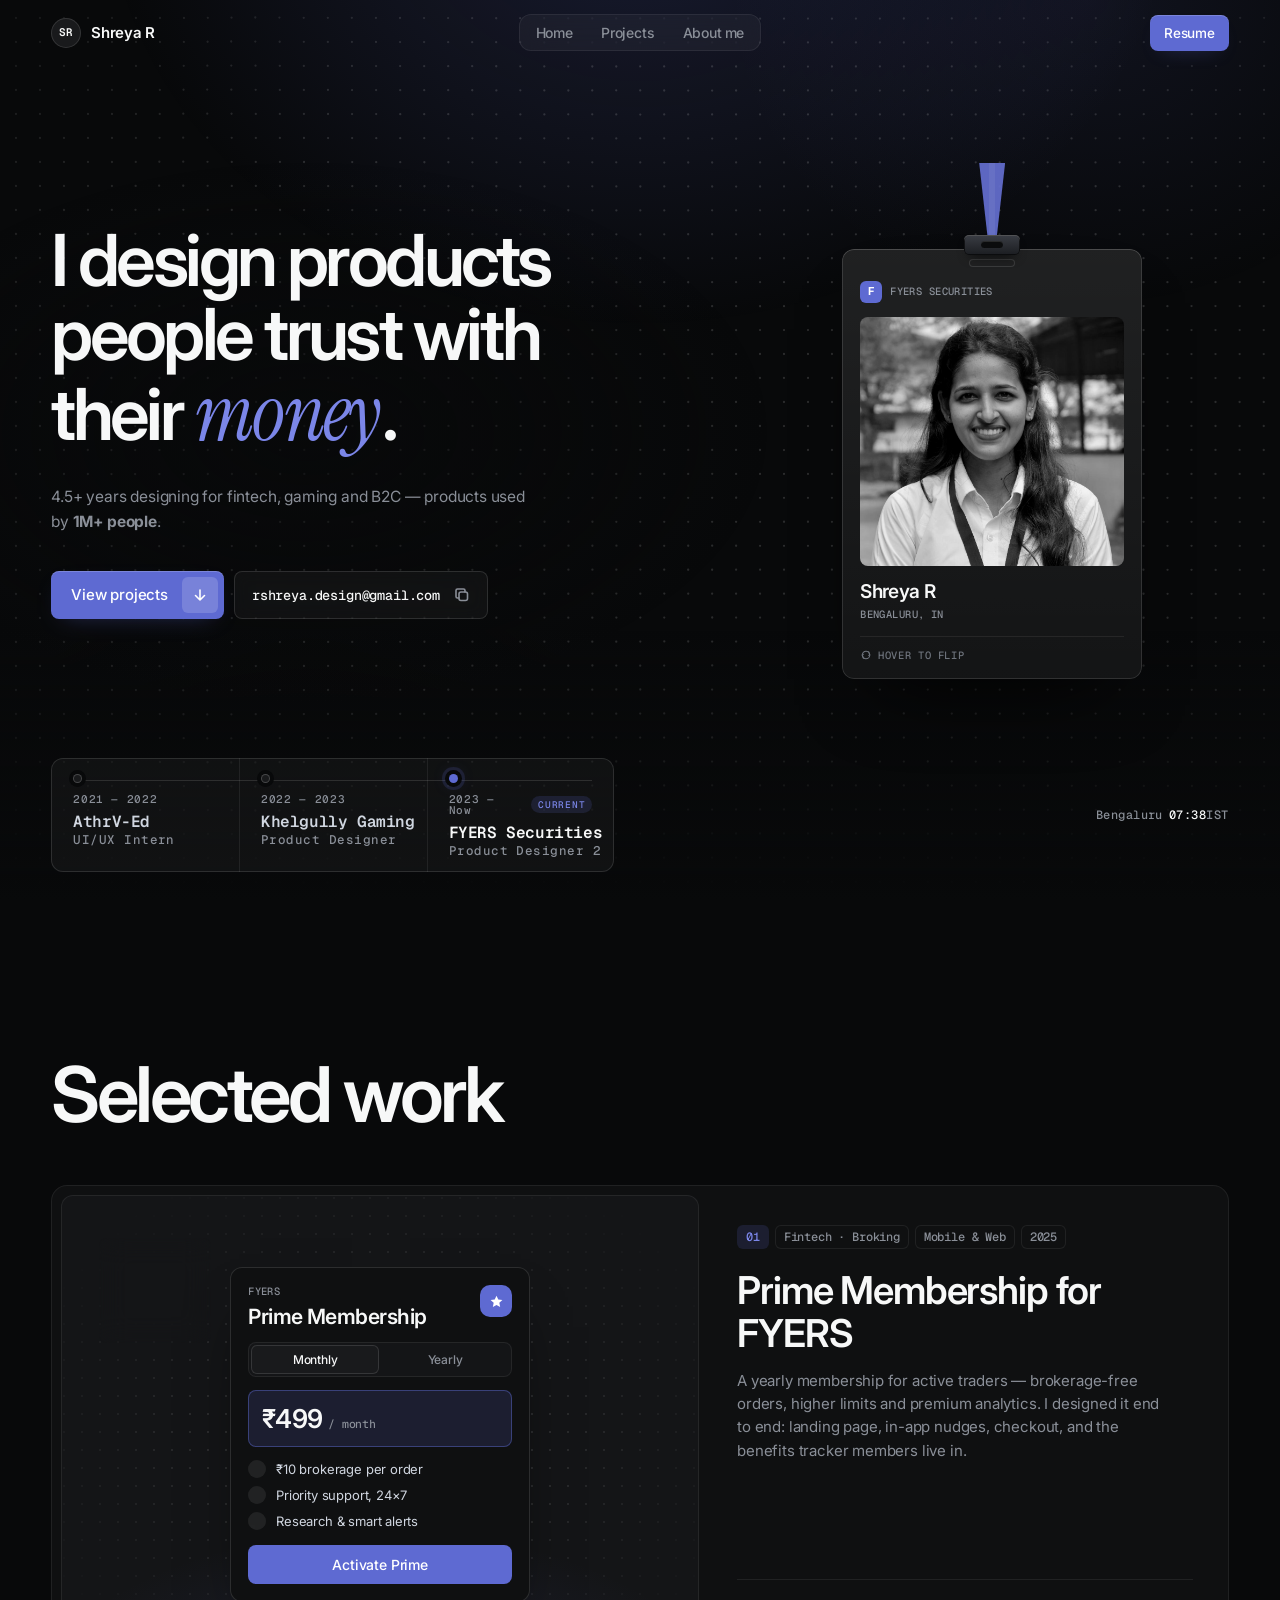
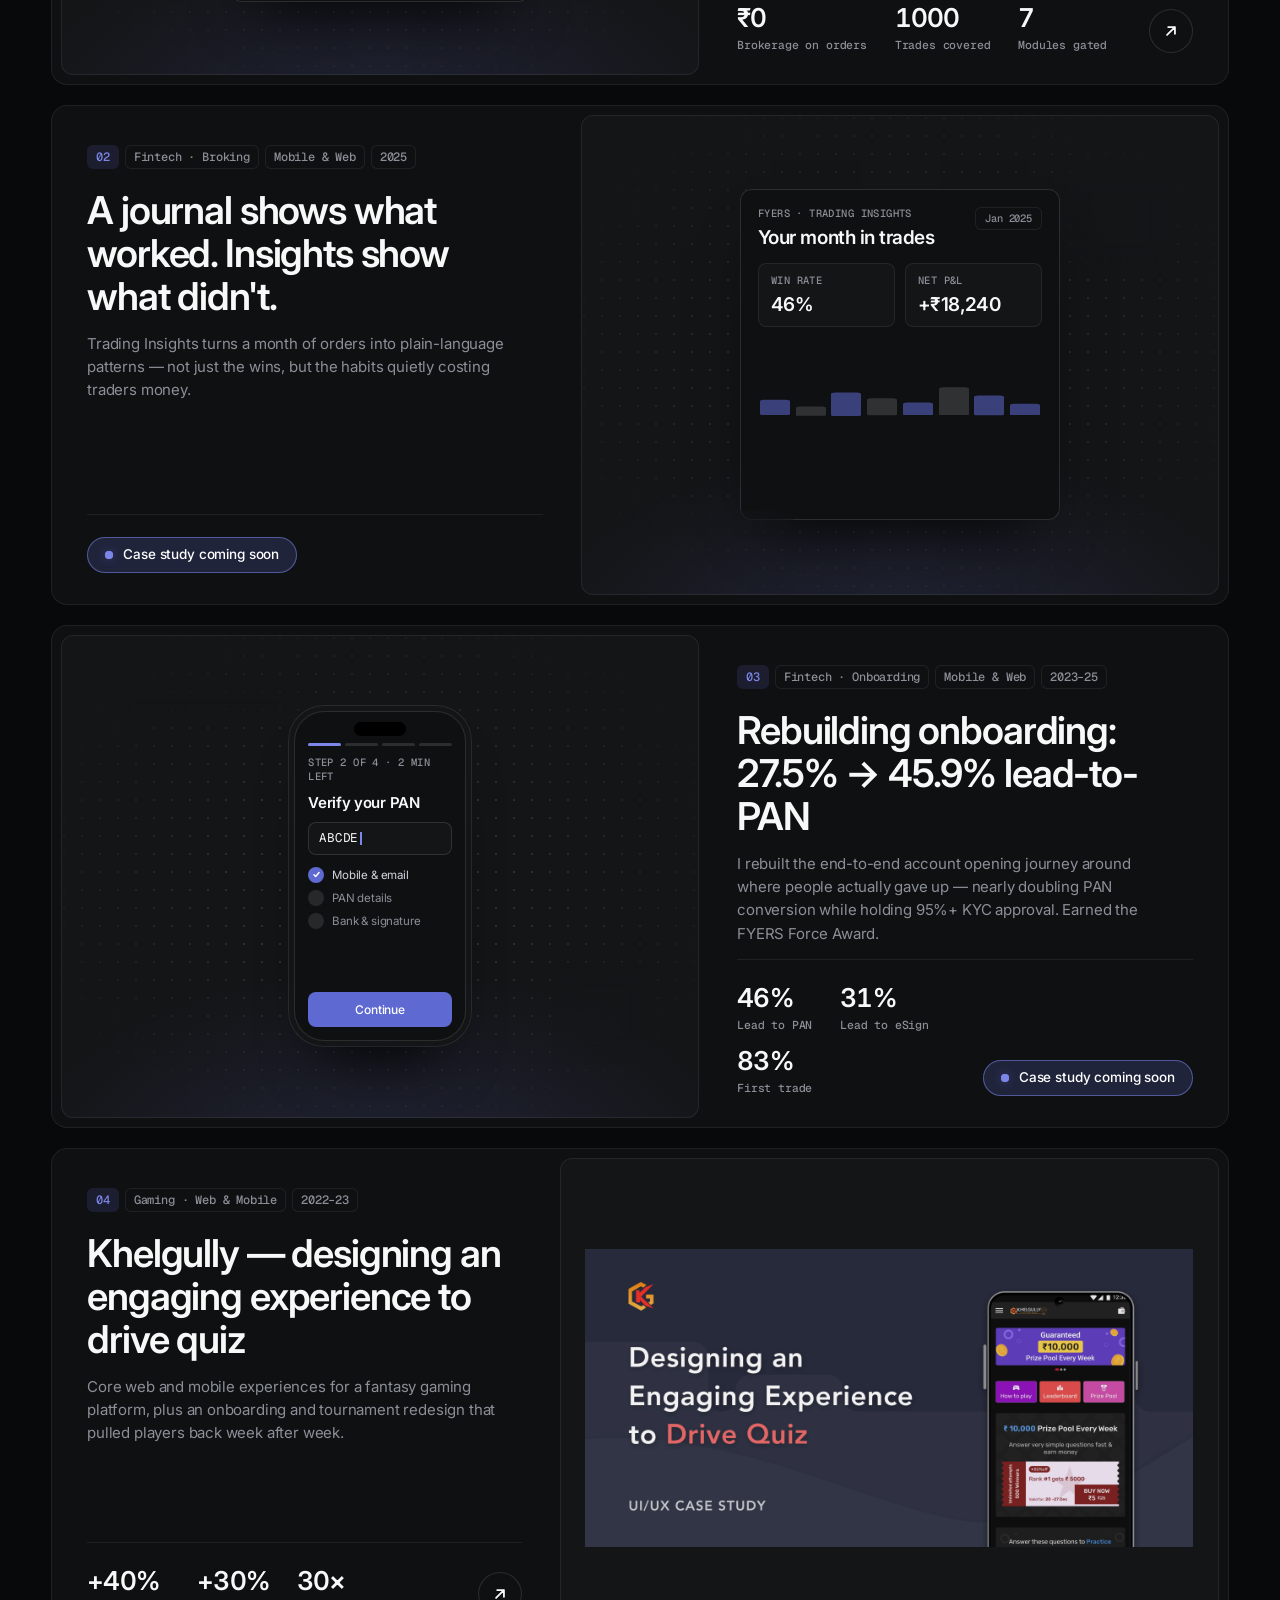
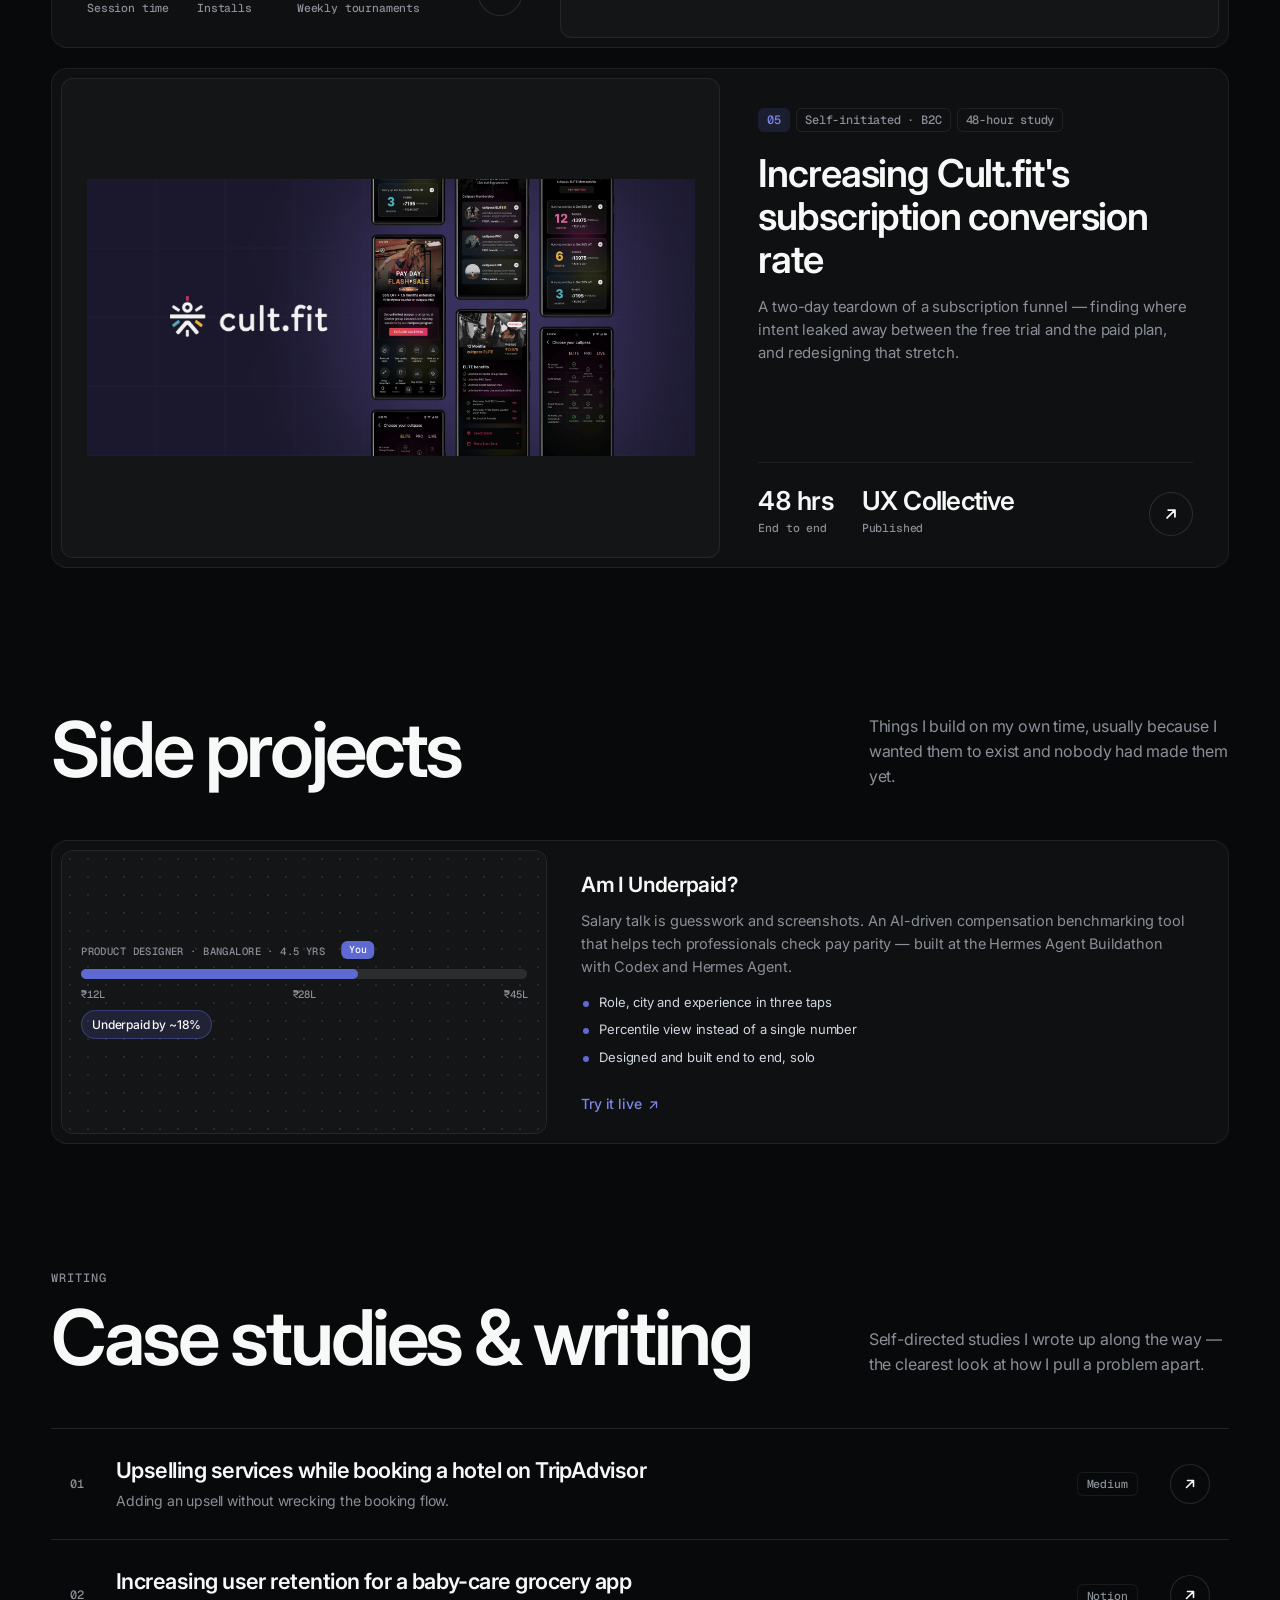
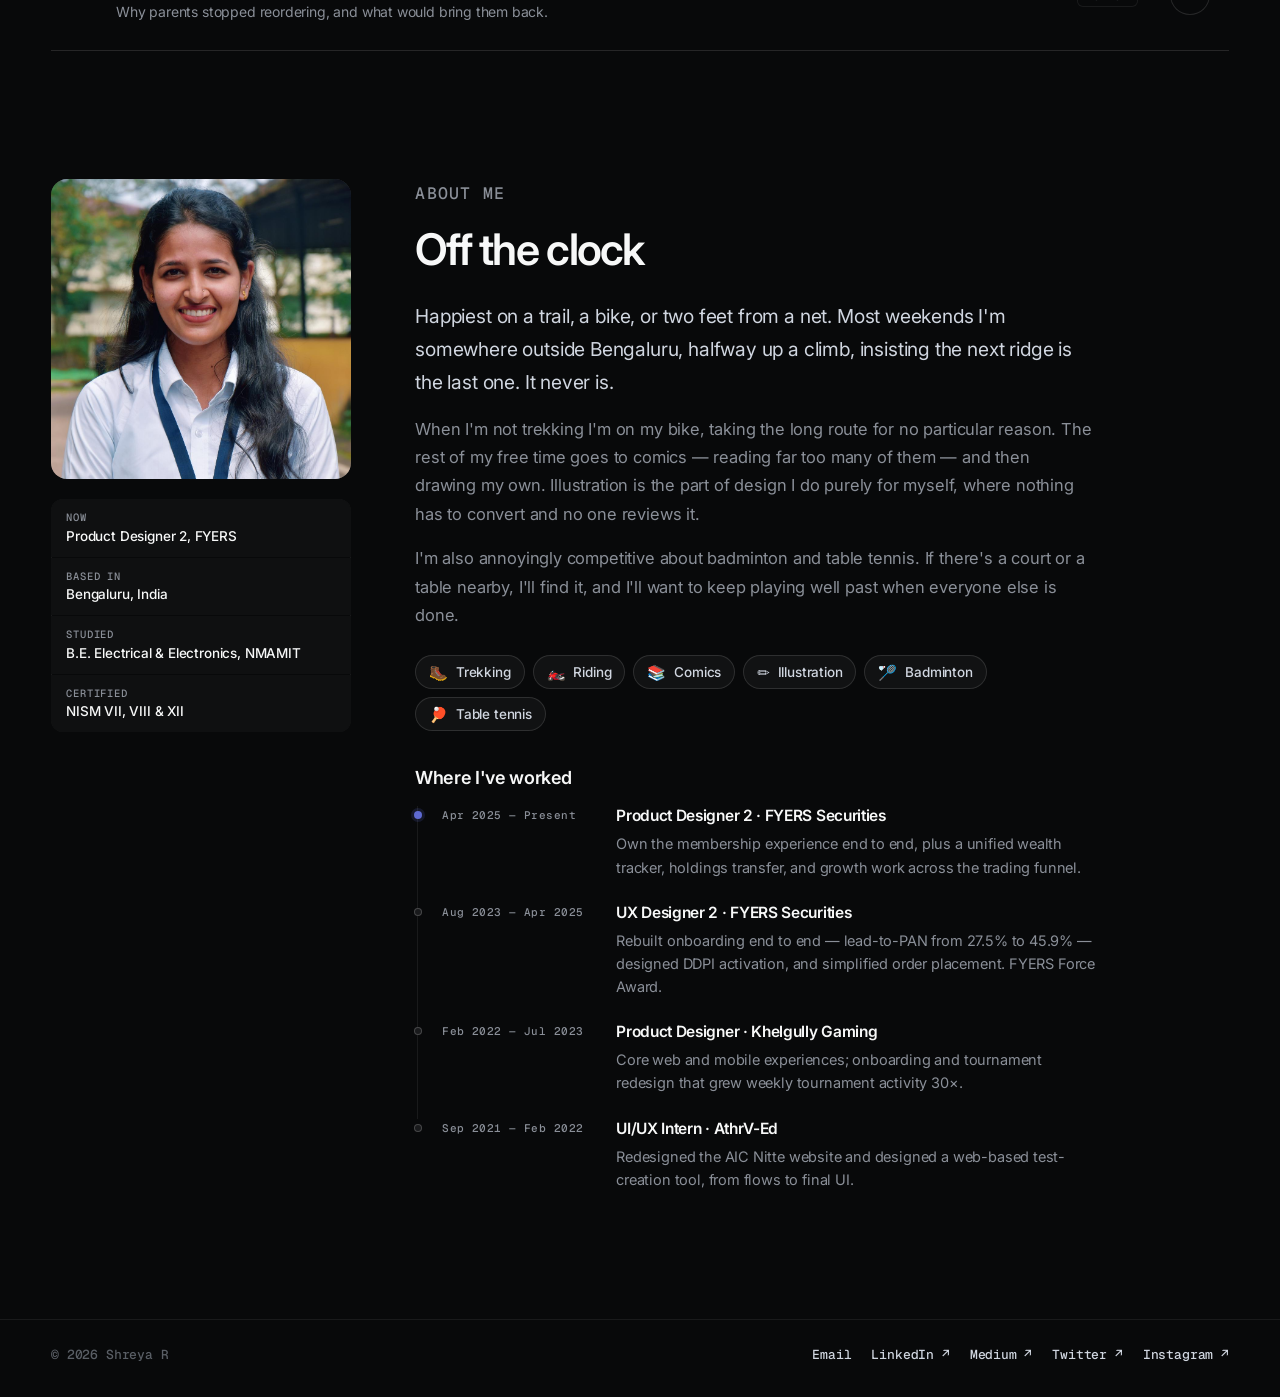
==== index.html @ da489a70 "Add portfolio site: dark Linear-style design Hero with interactive dot grid and flip-to-reveal ID ba" ====
<!DOCTYPE html>
<html lang="en">
<head>
  <meta charset="UTF-8" />
  <meta name="viewport" content="width=device-width, initial-scale=1.0" />
  <title>Shreya R — Product Designer</title>
  <meta name="description" content="Shreya R — product designer with 4.5+ years across fintech, gaming and B2C. Memberships, onboarding and trading insights at FYERS." />
  <meta name="theme-color" content="#f7f7f5" />
  <script>document.documentElement.classList.add('js')</script>
  <link rel="preconnect" href="https://fonts.googleapis.com" />
  <link rel="preconnect" href="https://fonts.gstatic.com" crossorigin />
  <link href="https://fonts.googleapis.com/css2?family=Inter:wght@400;500;600;700&family=Geist+Mono:wght@400;500&family=Instrument+Serif:ital@0;1&family=Caveat:wght@500;600&display=swap" rel="stylesheet" />
  <link rel="stylesheet" href="styles.css" />
</head>
<body>

  <a class="skip" href="#work">Skip to projects</a>

  <!-- NAV -->
  <header class="nav" id="nav">
    <a href="#home" class="nav__logo" aria-label="Shreya R — home">
      <span class="nav__avatar" aria-hidden="true">SR</span>
      <span class="nav__name">Shreya R</span>
    </a>
    <nav class="nav__tabs" aria-label="Primary">
      <span class="nav__pill" aria-hidden="true"></span>
      <a href="#home" class="is-active" aria-current="true">Home</a>
      <a href="#work">Projects</a>
      <a href="#about">About<span class="nav__long"> me</span></a>
    </nav>
    <a class="nav__resume" href="https://drive.google.com/file/d/1bgh8Nef4t42Xf_6Ved0tOeXRxqjm5tXZ/view?usp=sharing" target="_blank" rel="noopener">
      Resume
    </a>
  </header>

  <!-- ═══════════════════════════════ HERO ═══════════════════════════════ -->
  <section class="hero" id="home">
    <canvas class="hero__dots" id="dots" aria-hidden="true"></canvas>
    <div class="hero__shade" aria-hidden="true"></div>

    <div class="hero__inner">
      <div class="hero__left">
        <h1 class="hero__title">
          <span class="line"><span style="--d:.1s">I design products</span></span>
          <span class="line"><span style="--d:.2s">people trust with</span></span>
          <span class="line"><span style="--d:.3s">their <em>money</em>.</span></span>
        </h1>

        <p class="hero__sub fade" style="--d:.45s">
          4.5+ years designing for fintech, gaming and B2C — products used by <b>1M+ people</b>.
        </p>

        <div class="hero__actions fade" style="--d:.55s">
          <a href="#work" class="btn btn--primary" data-magnetic>
            View projects
            <span class="btn__arrow" aria-hidden="true">
              <svg viewBox="0 0 16 16"><path d="M8 3v10M3.5 8.5 8 13l4.5-4.5"/></svg>
              <svg viewBox="0 0 16 16"><path d="M8 3v10M3.5 8.5 8 13l4.5-4.5"/></svg>
            </span>
          </a>
          <button type="button" class="btn btn--ghost copy" data-copy="rshreya.design@gmail.com" aria-label="Copy email address">
            <span class="copy__swap">
              <span class="copy__label">rshreya.design@gmail.com</span>
              <span class="copy__done">Copied</span>
            </span>
            <svg class="copy__icon" viewBox="0 0 16 16" aria-hidden="true"><rect x="5" y="5" width="8.5" height="8.5" rx="2"/><path d="M11 5V3.5A1.5 1.5 0 0 0 9.5 2h-6A1.5 1.5 0 0 0 2 3.5v6A1.5 1.5 0 0 0 3.5 11H5"/></svg>
          </button>
        </div>

      </div>

      <div class="hero__right fade" style="--d:.35s">
        <div class="badge" id="badge" tabindex="0" role="img" aria-label="ID card — Shreya R, Product Designer 2 at FYERS Securities">
          <span class="badge__strap" aria-hidden="true"></span>
          <span class="badge__clip" aria-hidden="true"></span>

          <div class="badge__card">
            <!-- Front -->
            <div class="badge__face badge__face--front">
              <div class="badge__brand">
                <span class="badge__logo" aria-hidden="true">F</span>
                <span class="mock-label">FYERS Securities</span>
              </div>
              <div class="badge__photo">
                <img src="img/avatar.png" alt="" loading="lazy" />
              </div>
              <div class="badge__id">
                <strong>Shreya R</strong>
                <span class="mock-label">Bengaluru, IN</span>
              </div>
              <span class="badge__hint">
                <svg viewBox="0 0 16 16" aria-hidden="true"><path d="M3 8a5 5 0 0 1 10 0M13 8a5 5 0 0 1-10 0"/><path d="M11.5 3.5 13 8l-1.5.5M4.5 12.5 3 8l1.5-.5"/></svg>
                Hover to flip
              </span>
            </div>

            <!-- Back -->
            <div class="badge__face badge__face--back">
              <div class="badge__brand">
                <span class="mock-label">Designation</span>
              </div>
              <strong class="badge__role">Product Designer 2</strong>
              <ul class="badge__meta">
                <li><span>Company</span><b>FYERS Securities</b></li>
              </ul>
              <span class="badge__barcode" aria-hidden="true"></span>
              <span class="badge__sign">Shreya R</span>
            </div>
          </div>
        </div>
      </div>
    </div>

    <div class="hero__bottom fade" style="--d:.8s">
      <ol class="rail" aria-label="Work history">
        <li>
          <span class="rail__dot" aria-hidden="true"></span>
          <span class="rail__year">2021 — 2022</span>
          <span class="rail__co">AthrV-Ed</span>
          <span class="rail__role">UI/UX Intern</span>
        </li>
        <li>
          <span class="rail__dot" aria-hidden="true"></span>
          <span class="rail__year">2022 — 2023</span>
          <span class="rail__co">Khelgully Gaming</span>
          <span class="rail__role">Product Designer</span>
        </li>
        <li class="is-now">
          <span class="rail__dot" aria-hidden="true"></span>
          <span class="rail__year">2023 — Now<i class="rail__badge">Current</i></span>
          <span class="rail__co">FYERS Securities</span>
          <span class="rail__role">Product Designer 2</span>
        </li>
      </ol>
      <span class="hero__clock">Bengaluru <time id="clock">--:--</time> IST</span>
    </div>
  </section>

  <!-- ═══════════════════════════ SELECTED WORK ══════════════════════════ -->
  <section class="work" id="work">
    <div class="container">

      <div class="work__head reveal-up">
        <div>
          <h2 class="work__title">Selected work</h2>
        </div>
      </div>

      <div class="cards">

        <!-- CARD 1 — FEATURED -->
        <a href="case-fyers-prime.html" class="card card--feature reveal-up" style="--accent:#dcf53d; --ink:#4a5a00" data-cursor="Read case study">
          <div class="card__visual">
            <div class="layer layer--main" style="--depth:14">
              <div class="mock prime">
                <div class="prime__head">
                  <div>
                    <span class="mock-label">FYERS</span>
                    <strong>Prime Membership</strong>
                  </div>
                  <span class="prime__badge" aria-hidden="true">
                    <svg viewBox="0 0 16 16"><path d="M8 1.8 9.9 5.9l4.4.5-3.3 3 .9 4.4L8 11.6l-3.9 2.2.9-4.4-3.3-3 4.4-.5z"/></svg>
                  </span>
                </div>

                <div class="prime__toggle" aria-hidden="true">
                  <span class="prime__knob"></span>
                  <span>Monthly</span><span>Yearly</span>
                </div>

                <div class="prime__plan">
                  <div class="prime__price"><b>₹499</b><span>/ month</span></div>
                  <span class="prime__save">Save 20%</span>
                </div>

                <ul class="prime__benefits">
                  <li><i aria-hidden="true"><svg viewBox="0 0 16 16"><path d="m3.5 8.5 3 3 6-7"/></svg></i>₹10 brokerage per order</li>
                  <li><i aria-hidden="true"><svg viewBox="0 0 16 16"><path d="m3.5 8.5 3 3 6-7"/></svg></i>Priority support, 24×7</li>
                  <li><i aria-hidden="true"><svg viewBox="0 0 16 16"><path d="m3.5 8.5 3 3 6-7"/></svg></i>Research &amp; smart alerts</li>
                </ul>

                <div class="prime__cta">Activate Prime</div>
              </div>
            </div>

            <div class="layer" style="--depth:32; top:9%; left:6%">
              <div class="mock float float--stat">
                <span class="mock-label">Brokerage</span>
                <strong>₹0</strong>
                <svg class="spark" viewBox="0 0 84 26" aria-hidden="true"><path pathLength="1" d="M2 22 L16 18 L28 19 L42 12 L56 11 L70 7 L82 3"/></svg>
              </div>
            </div>

            <div class="layer" style="--depth:44; bottom:9%; right:6%">
              <div class="mock float float--toast">
                <span class="toast__check"><svg viewBox="0 0 16 16" aria-hidden="true"><path d="m3.5 8.5 3 3 6-7"/></svg></span>
                <div>
                  <strong>Prime activated</strong>
                  <span class="mock-label">Benefits live instantly</span>
                </div>
              </div>
            </div>
          </div>

          <div class="card__body">
            <div class="card__meta">
              <span class="card__index">01</span>
              <span>Fintech · Broking</span>
              <span>Mobile &amp; Web</span>
              <span>2025</span>
            </div>
            <h3 class="card__title">Prime Membership for FYERS</h3>
            <p class="card__desc">A yearly membership for active traders — brokerage-free orders, higher limits and premium analytics. I designed it end to end: landing page, in-app nudges, checkout, and the benefits tracker members live in.</p>
            <div class="card__foot">
              <ul class="metrics">
                <li><strong>₹0</strong><span>Brokerage on orders</span></li>
                <li><strong data-count="1000">1,000</strong><span>Trades covered</span></li>
                <li><strong data-count="7">7</strong><span>Modules gated</span></li>
              </ul>
              <span class="card__arrow" aria-hidden="true">
                <svg viewBox="0 0 16 16"><path d="M4.5 11.5l7-7M5.5 4.5h6v6"/></svg>
                <svg viewBox="0 0 16 16"><path d="M4.5 11.5l7-7M5.5 4.5h6v6"/></svg>
              </span>
            </div>
          </div>
        </a>

        <!-- CARD 2 — TRADING INSIGHTS -->
        <article class="card card--feature card--soon reveal-up" style="--d:.08s">
          <div class="card__visual">
            <div class="layer layer--main" style="--depth:12">
              <div class="mock insights">
                <div class="insights__head">
                  <div>
                    <span class="mock-label">FYERS · Trading Insights</span>
                    <strong>Your month in trades</strong>
                  </div>
                  <span class="insights__chip">Jan 2025</span>
                </div>

                <div class="insights__stats">
                  <div><span class="mock-label">Win rate</span><b>46%</b></div>
                  <div><span class="mock-label">Net P&amp;L</span><b>+₹18,240</b></div>
                </div>

                <div class="insights__chart" aria-hidden="true">
                  <i style="--h:46%"></i>
                  <i class="is-loss" style="--h:28%"></i>
                  <i style="--h:70%"></i>
                  <i class="is-loss" style="--h:52%"></i>
                  <i style="--h:38%"></i>
                  <i class="is-loss" style="--h:84%"></i>
                  <i style="--h:60%"></i>
                  <i style="--h:34%"></i>
                </div>

                <div class="insights__tip">
                  <span class="insights__bulb" aria-hidden="true">
                    <svg viewBox="0 0 16 16"><path d="M8 2a4 4 0 0 0-2.4 7.2c.4.3.6.8.6 1.3V11h3.6v-.5c0-.5.2-1 .6-1.3A4 4 0 0 0 8 2ZM6.4 13.5h3.2"/></svg>
                  </span>
                  <div>
                    <strong>You lose most when you average down</strong>
                    <span class="mock-label">12 of 18 losing trades</span>
                  </div>
                </div>
              </div>
            </div>

            <div class="layer" style="--depth:34; top:11%; right:7%">
              <div class="mock float float--stat">
                <span class="mock-label">Monthly recap</span>
                <strong>Jan</strong>
                <span class="bars" aria-hidden="true"><i></i><i></i><i></i><i></i><i></i></span>
              </div>
            </div>
            <div class="layer" style="--depth:24; bottom:12%; left:7%">
              <div class="mock float float--pill"><span class="dot"></span>Reviewed 214 trades</div>
            </div>
          </div>

          <div class="card__body">
            <div class="card__meta">
              <span class="card__index">02</span>
              <span>Fintech · Broking</span>
              <span>Mobile &amp; Web</span>
              <span>2025</span>
            </div>
            <h3 class="card__title">A journal shows what worked. Insights show what didn't.</h3>
            <p class="card__desc">Trading Insights turns a month of orders into plain-language patterns — not just the wins, but the habits quietly costing traders money.</p>
            <div class="card__foot">
              <span class="soon">
                <span class="soon__dot" aria-hidden="true"></span>
                Case study coming soon
              </span>
            </div>
          </div>
        </article>

        <!-- CARD 3 — ONBOARDING CONVERSION -->
        <article class="card card--feature card--soon reveal-up" style="--d:.16s">
          <div class="card__visual">
            <div class="layer layer--main" style="--depth:12">
              <div class="mock phone">
                <span class="phone__notch"></span>
                <div class="phone__progress"><i></i><i></i><i></i><i></i></div>
                <span class="mock-label">Step 2 of 4 · 2 min left</span>
                <p class="phone__q">Verify your PAN</p>
                <div class="phone__field">ABCDE<b class="caret"></b></div>
                <ul class="phone__steps">
                  <li class="is-done"><i aria-hidden="true"><svg viewBox="0 0 16 16"><path d="m3.5 8.5 3 3 6-7"/></svg></i>Mobile &amp; email</li>
                  <li class="is-doing"><i aria-hidden="true"><svg viewBox="0 0 16 16"><path d="m3.5 8.5 3 3 6-7"/></svg></i>PAN details</li>
                  <li><i aria-hidden="true"><svg viewBox="0 0 16 16"><path d="m3.5 8.5 3 3 6-7"/></svg></i>Bank &amp; signature</li>
                </ul>
                <div class="phone__cta">Continue</div>
              </div>
            </div>

            <div class="layer" style="--depth:30; top:11%; left:7%">
              <div class="mock float float--pill"><span class="dot"></span>Drop-off fixed at step 2</div>
            </div>
            <div class="layer" style="--depth:38; bottom:11%; right:7%">
              <div class="mock float float--stat">
                <span class="mock-label">Lead to PAN</span>
                <strong>45.9%</strong>
                <span class="bars" aria-hidden="true"><i></i><i></i><i></i><i></i><i></i></span>
              </div>
            </div>
          </div>

          <div class="card__body">
            <div class="card__meta">
              <span class="card__index">03</span>
              <span>Fintech · Onboarding</span>
              <span>Mobile &amp; Web</span>
              <span>2023–25</span>
            </div>
            <h3 class="card__title">Rebuilding onboarding: 27.5% → 45.9% lead-to-PAN</h3>
            <p class="card__desc">I rebuilt the end-to-end account opening journey around where people actually gave up — nearly doubling PAN conversion while holding 95%+ KYC approval. Earned the FYERS Force Award.</p>
            <div class="card__foot">
              <ul class="metrics">
                <li><strong data-count="46" data-suffix="%">45.9%</strong><span>Lead to PAN</span></li>
                <li><strong data-count="31" data-suffix="%">31%</strong><span>Lead to eSign</span></li>
                <li><strong data-count="83" data-suffix="%">82.7%</strong><span>First trade</span></li>
              </ul>
              <span class="soon">
                <span class="soon__dot" aria-hidden="true"></span>
                Case study coming soon
              </span>
            </div>
          </div>
        </article>


        <!-- CARD 4 — KHELGULLY -->
        <a href="https://medium.com/@shreyar18/khelgully-designing-an-engaging-experience-to-drive-quiz-ui-ux-case-study-fc293f592536" target="_blank" rel="noopener" class="card card--feature card--shot reveal-up" data-cursor="Read on Medium">
          <div class="card__visual card__visual--shot">
            <img src="img/khelgully.png" alt="Khelgully quiz experience" loading="lazy" />
          </div>
          <div class="card__body">
            <div class="card__meta">
              <span class="card__index">04</span>
              <span>Gaming · Web &amp; Mobile</span>
              <span>2022–23</span>
            </div>
            <h3 class="card__title">Khelgully — designing an engaging experience to drive quiz</h3>
            <p class="card__desc">Core web and mobile experiences for a fantasy gaming platform, plus an onboarding and tournament redesign that pulled players back week after week.</p>
            <div class="card__foot">
              <ul class="metrics">
                <li><strong data-count="40" data-prefix="+" data-suffix="%">+40%</strong><span>Session time</span></li>
                <li><strong data-count="30" data-prefix="+" data-suffix="%">+30%</strong><span>Installs</span></li>
                <li><strong data-count="30" data-suffix="×">30×</strong><span>Weekly tournaments</span></li>
              </ul>
              <span class="card__arrow" aria-hidden="true">
                <svg viewBox="0 0 16 16"><path d="M4.5 11.5l7-7M5.5 4.5h6v6"/></svg>
                <svg viewBox="0 0 16 16"><path d="M4.5 11.5l7-7M5.5 4.5h6v6"/></svg>
              </span>
            </div>
          </div>
        </a>

        <!-- CARD 5 — CULT.FIT -->
        <a href="https://bootcamp.uxdesign.cc/case-study-increasing-cult-fits-subscription-conversion-rate-in-48-hours-eb1a8e8a8b81" target="_blank" rel="noopener" class="card card--feature card--shot reveal-up" data-cursor="Read on UX Collective">
          <div class="card__visual card__visual--shot">
            <img src="img/cultfit.png" alt="Cult.fit subscription conversion case study" loading="lazy" />
          </div>
          <div class="card__body">
            <div class="card__meta">
              <span class="card__index">05</span>
              <span>Self-initiated · B2C</span>
              <span>48-hour study</span>
            </div>
            <h3 class="card__title">Increasing Cult.fit's subscription conversion rate</h3>
            <p class="card__desc">A two-day teardown of a subscription funnel — finding where intent leaked away between the free trial and the paid plan, and redesigning that stretch.</p>
            <div class="card__foot">
              <ul class="metrics">
                <li><strong>48 hrs</strong><span>End to end</span></li>
                <li><strong>UX Collective</strong><span>Published</span></li>
              </ul>
              <span class="card__arrow" aria-hidden="true">
                <svg viewBox="0 0 16 16"><path d="M4.5 11.5l7-7M5.5 4.5h6v6"/></svg>
                <svg viewBox="0 0 16 16"><path d="M4.5 11.5l7-7M5.5 4.5h6v6"/></svg>
              </span>
            </div>
          </div>
        </a>

      </div>
    </div>
  </section>

  <!-- ═══════════════════════════ SIDE PROJECTS ══════════════════════════ -->
  <section class="side" id="side">
    <div class="container">

      <div class="work__head reveal-up">
        <div>
          <h2 class="work__title">Side projects</h2>
        </div>
        <p class="work__intro">Things I build on my own time, usually because I wanted them to exist and nobody had made them yet.</p>
      </div>

      <div class="side__grid side__grid--one">

        <a class="sp sp--wide reveal-up" href="https://am-i-underpaid.shreyar490.workers.dev/" target="_blank" rel="noopener" data-cursor="Try it">
          <div class="sp__visual">
            <span class="mock-label">Product Designer · Bangalore · 4.5 yrs</span>
            <div class="sp__range" aria-hidden="true">
              <span class="sp__fill"></span>
              <span class="sp__marker"><b>You</b></span>
            </div>
            <div class="sp__scale" aria-hidden="true"><span>₹12L</span><span>₹28L</span><span>₹45L</span></div>
            <div class="sp__verdict">Underpaid by ~18%</div>
          </div>
          <div class="sp__body">
            <h3 class="sp__title">Am I Underpaid?</h3>
            <p class="sp__desc">Salary talk is guesswork and screenshots. An AI-driven compensation benchmarking tool that helps tech professionals check pay parity — built at the Hermes Agent Buildathon with Codex and Hermes Agent.</p>
            <ul class="sp__facts">
              <li>Role, city and experience in three taps</li>
              <li>Percentile view instead of a single number</li>
              <li>Designed and built end to end, solo</li>
            </ul>
            <span class="sp__link">Try it live<span aria-hidden="true">↗</span></span>
          </div>
        </a>

      </div>
    </div>
  </section>

  <!-- ═══════════════════════════ EARLIER WORK ══════════════════════════ -->
  <section class="earlier" id="writing">
    <div class="container">

      <div class="work__head reveal-up">
        <div>
          <p class="label">Writing</p>
          <h2 class="work__title">Case studies &amp; writing</h2>
        </div>
        <p class="work__intro">Self-directed studies I wrote up along the way — the clearest look at how I pull a problem apart.</p>
      </div>

      <ul class="elist">
        <li class="reveal-up" style="--d:.12s">
          <a href="https://medium.com/@shreyar18/upselling-services-while-booking-the-hotel-in-the-tripadvisor-app-8d4d19a1f620" target="_blank" rel="noopener">
            <span class="elist__num">01</span>
            <span class="elist__main">
              <strong>Upselling services while booking a hotel on TripAdvisor</strong>
              <span class="elist__desc">Adding an upsell without wrecking the booking flow.</span>
            </span>
            <span class="elist__tag">Medium</span>
            <span class="elist__arrow" aria-hidden="true">
              <svg viewBox="0 0 16 16"><path d="M4.5 11.5l7-7M5.5 4.5h6v6"/></svg>
              <svg viewBox="0 0 16 16"><path d="M4.5 11.5l7-7M5.5 4.5h6v6"/></svg>
            </span>
          </a>
        </li>
        <li class="reveal-up" style="--d:.18s">
          <a href="https://shreyardesign.notion.site/An-attempt-to-increase-User-Retention-for-a-Grocery-App-that-offers-Baby-Care-Products-3b6c0ec020804f718cbd8c8e824566c6" target="_blank" rel="noopener">
            <span class="elist__num">02</span>
            <span class="elist__main">
              <strong>Increasing user retention for a baby-care grocery app</strong>
              <span class="elist__desc">Why parents stopped reordering, and what would bring them back.</span>
            </span>
            <span class="elist__tag">Notion</span>
            <span class="elist__arrow" aria-hidden="true">
              <svg viewBox="0 0 16 16"><path d="M4.5 11.5l7-7M5.5 4.5h6v6"/></svg>
              <svg viewBox="0 0 16 16"><path d="M4.5 11.5l7-7M5.5 4.5h6v6"/></svg>
            </span>
          </a>
        </li>
      </ul>
    </div>
  </section>

  <!-- ═══════════════════════════ ABOUT ══════════════════════════ -->
  <section class="about" id="about">
    <div class="container about__inner">

      <div class="about__side reveal-up">
        <figure class="about__photo">
          <img src="img/avatar.png" alt="Shreya R" loading="lazy" />
        </figure>
        <ul class="about__meta">
          <li><span>Now</span><b>Product Designer 2, FYERS</b></li>
          <li><span>Based in</span><b>Bengaluru, India</b></li>
          <li><span>Studied</span><b>B.E. Electrical &amp; Electronics, NMAMIT</b></li>
          <li><span>Certified</span><b>NISM VII, VIII &amp; XII</b></li>
        </ul>
      </div>

      <div class="about__body reveal-up" style="--d:.08s">
        <p class="label">About me</p>
        <h2 class="about__title">Off the clock</h2>

        <p class="about__lead">Happiest on a trail, a bike, or two feet from a net. Most weekends I'm somewhere outside Bengaluru, halfway up a climb, insisting the next ridge is the last one. It never is.</p>

        <p>When I'm not trekking I'm on my bike, taking the long route for no particular reason. The rest of my free time goes to comics — reading far too many of them — and then drawing my own. Illustration is the part of design I do purely for myself, where nothing has to convert and no one reviews it.</p>

        <p>I'm also annoyingly competitive about badminton and table tennis. If there's a court or a table nearby, I'll find it, and I'll want to keep playing well past when everyone else is done.</p>

        <ul class="hobbies">
          <li><span aria-hidden="true">🥾</span>Trekking</li>
          <li><span aria-hidden="true">🏍️</span>Riding</li>
          <li><span aria-hidden="true">📚</span>Comics</li>
          <li><span aria-hidden="true">✏️</span>Illustration</li>
          <li><span aria-hidden="true">🏸</span>Badminton</li>
          <li><span aria-hidden="true">🏓</span>Table tennis</li>
        </ul>

        <h3 class="about__sub">Where I've worked</h3>
        <ol class="xp">
          <li>
            <span class="xp__when">Apr 2025 — Present</span>
            <div class="xp__what">
              <strong>Product Designer 2 · FYERS Securities</strong>
              <p>Own the membership experience end to end, plus a unified wealth tracker, holdings transfer, and growth work across the trading funnel.</p>
            </div>
          </li>
          <li>
            <span class="xp__when">Aug 2023 — Apr 2025</span>
            <div class="xp__what">
              <strong>UX Designer 2 · FYERS Securities</strong>
              <p>Rebuilt onboarding end to end — lead-to-PAN from 27.5% to 45.9% — designed DDPI activation, and simplified order placement. FYERS Force Award.</p>
            </div>
          </li>
          <li>
            <span class="xp__when">Feb 2022 — Jul 2023</span>
            <div class="xp__what">
              <strong>Product Designer · Khelgully Gaming</strong>
              <p>Core web and mobile experiences; onboarding and tournament redesign that grew weekly tournament activity 30×.</p>
            </div>
          </li>
          <li>
            <span class="xp__when">Sep 2021 — Feb 2022</span>
            <div class="xp__what">
              <strong>UI/UX Intern · AthrV-Ed</strong>
              <p>Redesigned the AIC Nitte website and designed a web-based test-creation tool, from flows to final UI.</p>
            </div>
          </li>
        </ol>

      </div>
    </div>
  </section>

  <footer class="foot">
    <div class="container foot__inner">
      <span>© 2026 Shreya R</span>
      <nav class="foot__links" aria-label="Elsewhere">
        <a href="mailto:rshreya.design@gmail.com">Email</a>
        <a href="https://www.linkedin.com/in/r-shreya" target="_blank" rel="noopener">LinkedIn ↗</a>
        <a href="https://medium.com/@shreyar18" target="_blank" rel="noopener">Medium ↗</a>
        <a href="https://twitter.com/__shreyar__" target="_blank" rel="noopener">Twitter ↗</a>
        <a href="https://www.instagram.com/siireya.design/" target="_blank" rel="noopener">Instagram ↗</a>
      </nav>
    </div>
  </footer>

  <!-- Cursor label that follows the pointer over cards -->
  <div class="cursor-chip" aria-hidden="true">
    <span class="cursor-chip__inner">
      <span class="cursor-chip__text">Read case study</span>
      <svg viewBox="0 0 16 16"><path d="M4.5 11.5l7-7M5.5 4.5h6v6"/></svg>
    </span>
  </div>

  <script src="script.js"></script>
</body>
</html>
---- styles.css ----
/* ═════════════════════════════ TOKENS ═════════════════════════════ */
/* Dark, Linear-inspired: near-black canvas, hairline borders, monochrome accent */
:root {
  --bg: #08090a;
  --bg-2: #0c0d0e;
  --surface: #0f1011;
  --surface-2: #141517;
  --surface-3: #191a1c;
  --line: rgba(255, 255, 255, 0.07);
  --line-2: rgba(255, 255, 255, 0.12);
  --line-3: rgba(255, 255, 255, 0.2);
  --text: #f7f8f8;
  --body: #d0d6e0;
  --muted: #8a8f98;
  --muted-2: #6e737c;
  --dim: #5a5f66;

  --brand: #5e6ad2;
  --brand-hi: #7b86e8;
  --brand-soft: rgba(94, 106, 210, 0.16);
  --brand-glow: rgba(94, 106, 210, 0.42);

  --font: 'Inter', ui-sans-serif, system-ui, -apple-system, 'Segoe UI', Roboto, sans-serif;
  --mono: 'Geist Mono', ui-monospace, SFMono-Regular, Menlo, Consolas, monospace;
  --serif: 'Instrument Serif', 'Times New Roman', Georgia, serif;
  --hand: 'Caveat', 'Segoe Script', cursive;

  --r-sm: 6px;
  --r-md: 8px;
  --r-lg: 12px;
  --r-xl: 16px;

  --ease: cubic-bezier(0.2, 0.8, 0.2, 1);
  --gutter: clamp(16px, 4vw, 56px);
  --max: 1280px;

  color-scheme: dark;
}

*, *::before, *::after { box-sizing: border-box; }
html { scroll-behavior: smooth; }
body {
  margin: 0;
  position: relative;
  background: var(--bg);
  color: var(--text);
  font-family: var(--font);
  font-size: 16px;
  letter-spacing: -0.011em;
  -webkit-font-smoothing: antialiased;
  -moz-osx-font-smoothing: grayscale;
  overflow-x: hidden;
}
/* Ambient glow, the way Linear lights its pages from above */
body::before {
  content: ""; position: fixed; inset: 0 0 auto; height: 70vh; z-index: -1;
  pointer-events: none;
  background:
    radial-gradient(60% 100% at 50% -18%, rgba(94, 106, 210, 0.2), transparent 70%),
    radial-gradient(40% 70% at 85% 0%, rgba(94, 106, 210, 0.1), transparent 70%);
}
a { color: inherit; text-decoration: none; }
img, svg { max-width: 100%; }
::selection { background: var(--brand); color: #fff; }

.skip {
  position: absolute; left: 16px; top: -60px; z-index: 100;
  padding: 10px 14px; border-radius: var(--r-md); background: var(--text); color: #08090a; font-weight: 500;
}
.skip:focus { top: 16px; }

:focus-visible { outline: 2px solid var(--brand-hi); outline-offset: 3px; }

.container { max-width: var(--max); margin: 0 auto; }
.label {
  margin: 0;
  font: 500 12px/1 var(--mono);
  letter-spacing: 0.08em;
  text-transform: uppercase;
  color: var(--muted);
}

/* ═════════════════════════════ NAV ═════════════════════════════ */
.nav {
  position: fixed; inset: 0 0 auto; z-index: 50;
  display: grid; grid-template-columns: 1fr auto 1fr; align-items: center; gap: 16px;
  padding: 14px var(--gutter);
  transition: background-color .4s, box-shadow .4s;
}
.nav.is-scrolled {
  background: rgba(8, 9, 10, 0.72);
  -webkit-backdrop-filter: blur(14px) saturate(1.2);
  backdrop-filter: blur(14px) saturate(1.2);
  box-shadow: 0 1px 0 var(--line);
}
.nav__logo { display: flex; align-items: center; gap: 10px; font-size: 15px; font-weight: 600; letter-spacing: -0.02em; }
.nav__avatar {
  width: 30px; height: 30px; border-radius: 50%;
  display: grid; place-items: center;
  background: var(--surface-3); color: var(--text);
  box-shadow: inset 0 0 0 1px var(--line-2);
  font: 600 11px/1 var(--mono); letter-spacing: 0.02em;
  transition: transform .5s var(--ease);
}
.nav__logo:hover .nav__avatar { transform: scale(1.08); }

.nav__tabs {
  position: relative; justify-self: center;
  display: flex; align-items: center;
  padding: 3px;
  border-radius: var(--r-lg);
  background: rgba(255, 255, 255, 0.04);
  -webkit-backdrop-filter: blur(12px);
  backdrop-filter: blur(12px);
  box-shadow: inset 0 0 0 1px var(--line);
}
.nav__tabs a {
  position: relative; z-index: 1;
  display: inline-flex; align-items: center; gap: 3px;
  padding: 7px 14px;
  border-radius: var(--r-md);
  font-size: 14px; font-weight: 500; white-space: nowrap;
  color: var(--muted);
  transition: color .35s var(--ease);
}
.nav__tabs a:hover { color: var(--text); }
.nav__tabs a.is-pill { color: #08090a; }
.nav__pill {
  position: absolute; top: 3px; bottom: 3px; left: 0;
  width: 0; border-radius: var(--r-md);
  background: var(--text);
  opacity: 0;
  transition: transform .5s var(--ease), width .5s var(--ease), opacity .3s;
}
html:not(.js) .nav__tabs a.is-active { background: var(--text); color: #08090a; }

.nav__resume {
  justify-self: end;
  display: inline-flex; align-items: center; gap: 8px;
  height: 36px; padding: 0 14px;
  border-radius: var(--r-md);
  background: var(--brand); color: #fff;
  font-size: 13.5px; font-weight: 500; white-space: nowrap;
  box-shadow: inset 0 1px 0 rgba(255, 255, 255, 0.18), 0 8px 20px -12px var(--brand-glow);
  transition: background-color .3s, box-shadow .3s;
}
.nav__resume svg { width: 14px; height: 14px; fill: none; stroke: currentColor; stroke-width: 1.6; stroke-linecap: round; stroke-linejoin: round; transition: transform .4s var(--ease); }
.nav__resume:hover { background: var(--brand-hi); box-shadow: inset 0 1px 0 rgba(255, 255, 255, 0.22), 0 12px 26px -12px var(--brand-glow); }
.nav__resume:hover svg { transform: translateY(2px); }

/* ═════════════════════════════ HERO ═════════════════════════════ */
.hero {
  position: relative;
  isolation: isolate;
  min-height: 100vh;
  min-height: 100svh;
  display: grid; grid-template-rows: 1fr auto;
  padding: 120px var(--gutter) 28px;
  overflow: hidden;
}
.hero__dots {
  position: absolute; inset: 0; z-index: -2;
  width: 100%; height: 100%;
  display: block;
  pointer-events: none;
  -webkit-mask-image: radial-gradient(ellipse 95% 85% at 55% 45%, #000 45%, transparent 100%);
  mask-image: radial-gradient(ellipse 95% 85% at 55% 45%, #000 45%, transparent 100%);
}
.hero__shade {
  position: absolute; inset: 0; z-index: -1; pointer-events: none;
  background:
    radial-gradient(ellipse 48% 40% at 24% 48%, rgba(8, 9, 10, 0.75), transparent 75%),
    linear-gradient(to bottom, transparent 70%, var(--bg));
}
.hero__inner {
  align-self: center;
  width: 100%; max-width: var(--max); margin: 0 auto;
  display: grid; grid-template-columns: minmax(0, 1.15fr) minmax(0, 0.85fr);
  align-items: center;
  gap: clamp(32px, 5vw, 80px);
}

.hero__chip {
  display: inline-flex; align-items: center; flex-wrap: wrap; gap: 10px;
  margin: 0 0 clamp(20px, 2.6vw, 32px);
  padding: 7px 14px 7px 11px;
  border-radius: 999px;
  background: rgba(255, 255, 255, 0.04);
  box-shadow: inset 0 0 0 1px var(--line-2);
  -webkit-backdrop-filter: blur(8px);
  backdrop-filter: blur(8px);
  font: 500 13px/1 var(--mono);
  color: var(--body);
}
.hero__chip b { color: var(--text); font-weight: 600; }
.hero__chip-sep { width: 1px; height: 13px; background: var(--line-2); }
.pulse {
  position: relative; flex: none;
  width: 7px; height: 7px; border-radius: 50%;
  background: var(--brand-hi);
}
.pulse::after {
  content: ""; position: absolute; inset: 0; border-radius: inherit;
  background: var(--brand-hi);
  animation: pulse 2.2s var(--ease) infinite;
}
@keyframes pulse { to { transform: scale(3.2); opacity: 0; } }

.hero__title {
  margin: 0;
  font-size: clamp(38px, 5.6vw, 78px);
  font-weight: 600;
  line-height: 1.04;
  letter-spacing: -0.05em;
}
.hero__title .line {
  display: block;
  overflow: hidden;
  padding: 0 0.06em 0.12em 0;
  margin-bottom: -0.12em;
}
.hero__title .line > span { display: inline-block; }
.hero__title em {
  color: var(--brand-hi);
  font-family: var(--serif);
  font-style: italic;
  font-weight: 400;
  font-size: 1.1em;
  letter-spacing: -0.02em;
  padding-right: 0.03em;
}
.hero.is-settled .hero__title .line { overflow: visible; }

/* Rotating word — all options stack in one grid cell so the line never jumps */
.rotator { display: inline-grid; vertical-align: top; }
.rotator em {
  grid-area: 1 / 1;
  justify-self: start;
  font-family: var(--serif);
  font-style: italic;
  font-weight: 400;
  font-size: 1.12em;
  letter-spacing: -0.02em;
  opacity: 0;
  transform: translateY(0.3em) rotate(-1.5deg);
  transition: opacity .5s var(--ease), transform .6s var(--ease);
}
.rotator em.is-in { opacity: 1; transform: none; }
.rotator em.is-out { opacity: 0; transform: translateY(-0.35em) rotate(1.5deg); }

.hero__sub {
  max-width: 48ch;
  margin: clamp(22px, 2.4vw, 30px) 0 0;
  font-size: clamp(15.5px, 1.2vw, 17.5px);
  line-height: 1.65;
  color: var(--muted);
}
.hero__sub a {
  color: var(--text);
  font-weight: 500;
  box-shadow: inset 0 -1px 0 var(--line-3);
  transition: box-shadow .3s;
}
.hero__sub a:hover { box-shadow: inset 0 -1px 0 var(--text); }

.hero__actions { display: flex; flex-wrap: wrap; gap: 10px; margin-top: clamp(26px, 3vw, 36px); }

.hero__stack { display: flex; align-items: center; flex-wrap: wrap; gap: 10px 18px; margin-top: clamp(28px, 3.4vw, 44px); }
.hand { font-family: var(--hand); font-size: 20px; line-height: 1; color: var(--muted); transform: rotate(-2deg); }
.stack { display: flex; flex-wrap: wrap; gap: 8px; margin: 0; padding: 0; list-style: none; }
.stack li {
  width: 38px; height: 38px; border-radius: var(--r-md);
  display: grid; place-items: center;
  background: var(--surface-2);
  box-shadow: inset 0 0 0 1px var(--line);
  font: 500 12.5px/1 var(--font); letter-spacing: -0.02em;
  color: var(--muted);
  transition: transform .4s var(--ease), color .3s, box-shadow .3s;
}
.stack li:hover {
  transform: translateY(-4px);
  color: var(--text);
  background: var(--surface-3);
  box-shadow: inset 0 0 0 1px var(--line-3);
}
.sr-only { position: absolute; width: 1px; height: 1px; padding: 0; margin: -1px; overflow: hidden; clip: rect(0 0 0 0); white-space: nowrap; border: 0; }

/* Polaroid */
.hero__right { display: flex; justify-content: center; }
.polaroid {
  margin: 0;
  width: min(330px, 100%);
  padding: 14px 14px 16px;
  border-radius: 4px;
  background: #fff;
  box-shadow: 0 1px 2px rgba(0, 0, 0, 0.4), 0 34px 70px -28px rgba(0, 0, 0, 0.95);
  rotate: -3deg;
  transition: rotate .6s var(--ease), translate .6s var(--ease), box-shadow .6s var(--ease);
}
.polaroid:hover {
  rotate: 0deg;
  translate: 0 -8px;
  box-shadow: 0 1px 2px rgba(0, 0, 0, 0.06), 0 44px 70px -30px rgba(20, 20, 30, 0.55);
}
.polaroid__frame {
  position: relative;
  aspect-ratio: 4 / 5;
  display: grid; place-items: center;
  border-radius: 2px;
  overflow: hidden;
  background: #e9e9e6;
  box-shadow: inset 0 0 0 1px rgba(0, 0, 0, 0.08);
}
.polaroid__frame img { width: 100%; height: 100%; object-fit: cover; display: block; }
.polaroid__ph { display: none; padding: 20px; text-align: center; font: 500 12px/1.7 var(--mono); color: #6e737c; }
.polaroid__ph b { color: #08090a; }
.polaroid.no-photo img { display: none; }
.polaroid.no-photo .polaroid__ph { display: block; }
.polaroid figcaption { margin-top: 14px; text-align: center; font-family: var(--hand); font-size: 20px; color: #3a3a38; }

.hero__bottom {
  width: 100%; max-width: var(--max);
  margin: clamp(28px, 4vh, 52px) auto 0;
  display: flex; justify-content: space-between; align-items: center; flex-wrap: wrap;
  gap: 14px 32px;
  font: 500 12px/1 var(--mono);
  letter-spacing: 0.04em;
  color: var(--muted);
}
.hero__clients { display: flex; align-items: center; flex-wrap: wrap; gap: 10px 28px; }
.hero__clients b {
  font: 600 17px/1 var(--font);
  letter-spacing: -0.03em;
  color: var(--text);
  opacity: .5;
  transition: opacity .3s;
}
.hero__clients b:hover { opacity: 1; }
.hero__meta { display: flex; align-items: center; gap: 24px; }
.hero__meta time { color: var(--text); font-variant-numeric: tabular-nums; }
@media (hover: none) { .hint-fine { display: none; } }

/* Intro animation */
.js .hero__title .line > span {
  transform: translateY(110%);
  transition: transform 1.1s var(--ease) var(--d, 0s);
}
.js .hero .fade {
  opacity: 0;
  transform: translateY(14px);
  transition: opacity .9s var(--ease) var(--d, 0s), transform .9s var(--ease) var(--d, 0s);
}
.js .hero.is-ready .hero__title .line > span,
.js .hero.is-ready .fade { transform: none; opacity: 1; }

/* ═════════════════════════════ BUTTONS ═════════════════════════════ */
.btn {
  display: inline-flex; align-items: center; gap: 14px;
  height: 48px;
  border: 0; border-radius: var(--r-md);
  font: 500 15px/1 var(--font); letter-spacing: -0.012em;
  white-space: nowrap;
  cursor: pointer;
  transition: translate .45s var(--ease), background-color .3s, box-shadow .3s, color .3s;
}
.btn svg { width: 16px; height: 16px; fill: none; stroke: currentColor; stroke-width: 1.6; stroke-linecap: round; stroke-linejoin: round; }

.btn--primary {
  padding: 0 6px 0 20px;
  background: var(--brand);
  color: #fff;
  box-shadow: inset 0 1px 0 rgba(255, 255, 255, 0.18), 0 8px 24px -12px var(--brand-glow);
}
.btn--primary:hover {
  background: var(--brand-hi);
  box-shadow: inset 0 1px 0 rgba(255, 255, 255, 0.22), 0 14px 34px -12px var(--brand-glow);
}
.btn__arrow {
  width: 36px; height: 36px; border-radius: var(--r-sm);
  display: grid; place-items: center; overflow: hidden;
  background: rgba(255, 255, 255, 0.16); color: #fff;
  transition: transform .5s var(--ease);
}
.btn__arrow svg { grid-area: 1 / 1; transition: transform .5s var(--ease); }
.btn__arrow svg:last-child { transform: translateY(-220%); }
.btn--primary:hover .btn__arrow { transform: scale(1.05); }
.btn--primary:hover .btn__arrow svg:first-child { transform: translateY(220%); }
.btn--primary:hover .btn__arrow svg:last-child { transform: none; }

.btn--ghost {
  padding: 0 18px;
  background: rgba(255, 255, 255, 0.04);
  color: var(--text);
  box-shadow: inset 0 0 0 1px var(--line-2);
  -webkit-backdrop-filter: blur(8px);
  backdrop-filter: blur(8px);
  font-family: var(--mono);
  font-size: 13.5px;
}
.btn--ghost:hover { background: rgba(255, 255, 255, 0.08); box-shadow: inset 0 0 0 1px var(--line-3); }

.copy__swap { display: grid; overflow: hidden; height: 20px; line-height: 20px; }
.copy__swap > span { grid-area: 1 / 1; transition: transform .45s var(--ease); white-space: nowrap; }
.copy__done { transform: translateY(110%); }
.copy.is-copied .copy__label { transform: translateY(-110%); }
.copy.is-copied .copy__done { transform: none; }
.copy__icon { color: var(--muted); transition: color .3s, transform .45s var(--ease); }
.copy:hover .copy__icon { color: var(--text); transform: rotate(-8deg); }

/* ═════════════════════════════ WORK ═════════════════════════════ */
.work { padding: clamp(80px, 11vw, 150px) var(--gutter) clamp(80px, 10vw, 140px); }

.work__head {
  display: flex; align-items: flex-end; justify-content: space-between; flex-wrap: wrap;
  gap: 24px 48px;
  margin-bottom: clamp(32px, 4vw, 56px);
}
.work__title {
  margin: 16px 0 0;
  font-size: clamp(40px, 6vw, 84px);
  font-weight: 600;
  line-height: 1;
  letter-spacing: -0.045em;
}
.work__intro { max-width: 36ch; margin: 0; color: var(--muted); line-height: 1.55; }

.cards { display: grid; grid-template-columns: minmax(0, 1fr); gap: 20px; }

.js .reveal-up { opacity: 0; transform: translateY(48px); }
.js .reveal-up.is-in {
  opacity: 1; transform: none;
  transition: opacity 1s var(--ease) var(--d, 0s), transform 1s var(--ease) var(--d, 0s);
}

/* ─── Card shell ─── */
.card {
  --mx: 50%; --my: 50%; --nx: 0; --ny: 0;
  position: relative;
  isolation: isolate;
  display: flex; flex-direction: column;
  border-radius: var(--r-xl);
  background: var(--surface);
  box-shadow: inset 0 0 0 1px var(--line);
  overflow: hidden;
}
.js .card.reveal-up.is-in {
  transition:
    opacity 1s var(--ease) var(--d, 0s),
    transform 1s var(--ease) var(--d, 0s),
    translate .6s var(--ease),
    box-shadow .6s var(--ease);
}
.card:hover {
  translate: 0 -4px;
  background: var(--bg-2);
  box-shadow: inset 0 0 0 1px var(--line-2), 0 30px 60px -30px rgba(0, 0, 0, 0.9);
}
.card--feature { grid-column: 1 / -1; flex-direction: row; }
/* Stacked full-width cards alternate which side the mockup sits on */
.cards .card:nth-child(even) { flex-direction: row-reverse; }
.cards .card:nth-child(even) .card__body { padding: 40px 28px 32px 36px; }

/* Spotlight border that follows the pointer */
.card::before {
  content: ""; position: absolute; inset: 0; z-index: 4;
  border-radius: inherit; padding: 1.5px;
  background: radial-gradient(340px circle at var(--mx) var(--my), var(--brand-hi), transparent 45%);
  -webkit-mask: linear-gradient(#000 0 0) content-box, linear-gradient(#000 0 0);
  -webkit-mask-composite: xor;
  mask: linear-gradient(#000 0 0) content-box exclude, linear-gradient(#000 0 0);
  opacity: 0; transition: opacity .45s;
  pointer-events: none;
}
/* Soft inner glow */
.card::after {
  content: ""; position: absolute; inset: 0; z-index: 0;
  background: radial-gradient(520px circle at var(--mx) var(--my), rgba(94, 106, 210, 0.14), transparent 50%);
  opacity: 0; transition: opacity .45s;
  pointer-events: none;
}
.card:hover::before, .card:hover::after { opacity: 1; }

/* ─── Visual area ─── */
.card__visual {
  position: relative; z-index: 1;
  min-height: 360px;
  aspect-ratio: 16 / 10;
  margin: 10px 10px 0;
  border-radius: var(--r-lg);
  overflow: hidden;
  background: var(--surface-2);
  box-shadow: inset 0 0 0 1px var(--line);
}
.card--feature .card__visual { flex: 1.4 1 0; aspect-ratio: auto; min-height: 480px; margin: 10px; }

/* Dot grid inside the card, drifts with the pointer */
.card__visual::before {
  content: ""; position: absolute; inset: -24px;
  background-image: radial-gradient(rgba(255, 255, 255, 0.11) 1px, transparent 1.3px);
  background-size: 18px 18px;
  translate: calc(var(--nx) * -14px) calc(var(--ny) * -14px);
  transition: translate .9s var(--ease);
  -webkit-mask-image: radial-gradient(ellipse at 50% 50%, #000 30%, transparent 80%);
  mask-image: radial-gradient(ellipse at 50% 50%, #000 30%, transparent 80%);
}
.card__visual::after {
  content: ""; position: absolute; inset: 0;
  background: radial-gradient(90% 70% at 50% 115%, rgba(94, 106, 210, 0.3), transparent 65%);
  opacity: .6; transition: opacity .6s var(--ease);
  pointer-events: none;
}
.card:hover .card__visual::after { opacity: 1; }

.layer {
  position: absolute; z-index: 1;
  translate: calc(var(--nx) * var(--depth, 10) * -1px) calc(var(--ny) * var(--depth, 10) * -1px);
  transition: translate .8s var(--ease);
  pointer-events: none;
}
.layer--main { inset: 0; display: grid; place-items: center; }
.layer--main > .mock { transition: transform .8s var(--ease); }
.card:hover .layer--main > .mock { transform: scale(1.035); }

.mock { scale: var(--mock-scale, 1); }

/* ─── Card body ─── */
.card__body {
  position: relative; z-index: 1;
  flex: 1;
  display: flex; flex-direction: column; gap: 14px;
  padding: 24px 28px 28px;
}
.card--feature .card__body { flex: 1 1 0; padding: 40px 36px 32px 28px; }

.card__meta { display: flex; flex-wrap: wrap; gap: 6px; font: 500 12px/1 var(--mono); color: var(--muted); }
.card__meta span { padding: 6px 9px; border-radius: var(--r-sm); box-shadow: inset 0 0 0 1px var(--line); }
.card__meta .card__index { color: var(--brand-hi); background: var(--brand-soft); box-shadow: none; }

.card__title {
  margin: 6px 0 0;
  max-width: 24ch;
  font-size: clamp(22px, 2.2vw, 30px);
  font-weight: 600;
  line-height: 1.12;
  letter-spacing: -0.03em;
}
.card--feature .card__title { font-size: clamp(28px, 3vw, 42px); max-width: 18ch; }
.card__desc { margin: 0; max-width: 48ch; color: var(--muted); font-size: 15px; line-height: 1.55; }

.card__foot {
  display: flex; align-items: flex-end; justify-content: space-between; gap: 16px;
  margin-top: auto; padding-top: 22px;
  border-top: 1px solid var(--line);
}
.metrics { display: flex; flex-wrap: wrap; gap: 12px 28px; margin: 0; padding: 0; list-style: none; }
.metrics strong {
  display: block;
  font-size: 26px; font-weight: 600; letter-spacing: -0.03em;
  font-variant-numeric: tabular-nums;
  transition: color .4s;
}
.metrics span { font: 500 11.5px/1.4 var(--mono); color: var(--muted); }
.card:hover .metrics li:first-child strong { color: var(--brand-hi); }

.card__arrow {
  flex: none; position: relative;
  width: 44px; height: 44px; border-radius: 50%;
  display: grid; place-items: center; overflow: hidden;
  box-shadow: inset 0 0 0 1px var(--line-2);
  transition: background-color .45s var(--ease), box-shadow .45s, color .45s;
}
.card__arrow svg {
  grid-area: 1 / 1; width: 18px; height: 18px;
  fill: none; stroke: currentColor; stroke-width: 1.6; stroke-linecap: round; stroke-linejoin: round;
  transition: transform .55s var(--ease);
}
.card__arrow svg:last-child { transform: translate(-160%, 160%); }
.card:hover .card__arrow { background: var(--brand); color: #fff; box-shadow: 0 10px 24px -12px var(--brand-glow); }
.card:hover .card__arrow svg:first-child { transform: translate(160%, -160%); }
.card:hover .card__arrow svg:last-child { transform: none; }

.card:focus-visible { outline: 2px solid var(--text); outline-offset: 4px; }

/* "Coming soon" cards — same card, no destination yet */
.card--soon { cursor: default; }
.card--soon:hover { translate: 0 -2px; }
.soon {
  display: inline-flex; align-items: center; gap: 10px;
  padding: 11px 18px; border-radius: 999px;
  background: color-mix(in srgb, var(--brand) 22%, transparent);
  box-shadow: inset 0 0 0 1px rgba(123, 134, 232, 0.55);
  font: 500 13.5px/1 var(--font); letter-spacing: -0.01em;
  color: #fff;
  white-space: nowrap;
}
.soon__dot {
  position: relative;
  width: 8px; height: 8px; border-radius: 50%;
  background: var(--brand-hi);
  box-shadow: 0 0 10px var(--brand-glow);
}
.soon__dot::after {
  content: ""; position: absolute; inset: 0; border-radius: inherit;
  background: var(--brand-hi);
  animation: pulse 2.4s var(--ease) infinite;
}

/* ═════════════════════════════ MOCKUPS ═════════════════════════════ */
.mock-label { display: block; font: 500 10.5px/1.3 var(--mono); letter-spacing: 0.04em; text-transform: uppercase; color: var(--muted); }

.prime, .insights {
  border-radius: var(--r-lg);
  background: var(--surface);
  box-shadow: inset 0 0 0 1px var(--line-2), 0 30px 60px -30px rgba(0, 0, 0, 0.95);
}

/* Prime membership */
.prime { width: 300px; padding: 18px; display: flex; flex-direction: column; gap: 13px; }
.prime__head { display: flex; align-items: flex-start; justify-content: space-between; gap: 12px; }
.prime__head strong { display: block; margin-top: 5px; font-size: 21px; font-weight: 600; letter-spacing: -0.025em; }
.prime__badge {
  flex: none; width: 32px; height: 32px; border-radius: 10px;
  display: grid; place-items: center;
  background: var(--brand); color: #fff;
  transition: transform .6s var(--ease);
}
.prime__badge svg { width: 15px; height: 15px; fill: currentColor; }
.card:hover .prime__badge { transform: rotate(18deg) scale(1.06); }

.prime__toggle {
  position: relative;
  display: grid; grid-template-columns: 1fr 1fr; gap: 2px;
  padding: 3px; border-radius: var(--r-md);
  background: var(--surface-2); box-shadow: inset 0 0 0 1px var(--line);
  font-size: 12px; font-weight: 500; text-align: center; color: var(--muted);
}
.prime__toggle span:not(.prime__knob) { position: relative; z-index: 1; padding: 7px 0; transition: color .4s var(--ease); }
.prime__toggle span:nth-child(2) { color: var(--text); }
.prime__knob {
  position: absolute; z-index: 0; top: 3px; bottom: 3px; left: 3px;
  width: calc(50% - 4px); border-radius: var(--r-sm);
  background: var(--surface-3); box-shadow: inset 0 0 0 1px var(--line-2);
  transition: transform .55s var(--ease);
}
.card:hover .prime__knob { transform: translateX(calc(100% + 2px)); transition-delay: .25s; }
.card:hover .prime__toggle span:nth-child(2) { color: var(--muted); transition-delay: .25s; }
.card:hover .prime__toggle span:nth-child(3) { color: var(--text); transition-delay: .25s; }

.prime__plan {
  display: flex; align-items: center; justify-content: space-between; gap: 10px;
  padding: 13px 14px; border-radius: var(--r-md);
  background: var(--brand-soft);
  box-shadow: inset 0 0 0 1px rgba(94, 106, 210, 0.45);
}
.prime__price { display: flex; align-items: baseline; gap: 6px; }
.prime__price b { font-size: 26px; font-weight: 600; letter-spacing: -0.03em; }
.prime__price span { font: 500 11.5px/1 var(--mono); color: var(--muted); }
.prime__save {
  padding: 5px 9px; border-radius: var(--r-sm);
  background: var(--text); color: #08090a;
  font: 600 10px/1 var(--mono); letter-spacing: 0.04em; text-transform: uppercase;
  opacity: 0; transform: translateY(4px) scale(.9);
  transition: opacity .4s var(--ease), transform .5s var(--ease);
}
.card:hover .prime__save { opacity: 1; transform: none; transition-delay: .55s; }

.prime__benefits { display: grid; gap: 8px; margin: 0; padding: 0; list-style: none; }
.prime__benefits li { display: flex; align-items: center; gap: 10px; font-size: 13px; color: var(--body); }
.prime__benefits i {
  flex: none; width: 18px; height: 18px; border-radius: 50%;
  display: grid; place-items: center;
  background: rgba(255, 255, 255, 0.08); color: transparent;
  transition: background-color .35s, color .35s;
}
.prime__benefits i svg { width: 10px; height: 10px; fill: none; stroke: currentColor; stroke-width: 2.4; stroke-linecap: round; stroke-linejoin: round; }
.card:hover .prime__benefits i { background: var(--brand); color: #fff; }
.card:hover .prime__benefits li:nth-child(1) i { transition-delay: .1s; }
.card:hover .prime__benefits li:nth-child(2) i { transition-delay: .22s; }
.card:hover .prime__benefits li:nth-child(3) i { transition-delay: .34s; }

.prime__cta {
  position: relative; overflow: hidden;
  margin-top: 2px; padding: 11px; border-radius: var(--r-md);
  background: var(--brand); color: #fff;
  text-align: center; font-size: 14px; font-weight: 500;
}
.prime__cta::after {
  content: ""; position: absolute; inset: 0;
  background: linear-gradient(100deg, transparent 30%, rgba(255, 255, 255, 0.4) 50%, transparent 70%);
  transform: translateX(-120%);
}
.card:hover .prime__cta::after { transform: translateX(120%); transition: transform 1s var(--ease) .2s; }

/* Floating chips */
.float {
  border-radius: var(--r-md);
  background: rgba(20, 21, 23, 0.88);
  -webkit-backdrop-filter: blur(14px);
  backdrop-filter: blur(14px);
  box-shadow: inset 0 0 0 1px var(--line-2), 0 22px 40px -20px rgba(0, 0, 0, 0.9);
}
.float--stat { padding: 12px 14px; }
.float--stat strong { display: block; margin: 4px 0 6px; font-size: 26px; font-weight: 600; letter-spacing: -0.03em; color: var(--text); }

.spark { display: block; width: 84px; height: 26px; }
.spark path { fill: none; stroke: var(--brand-hi); stroke-width: 2; stroke-linecap: round; stroke-linejoin: round; stroke-dasharray: 1; }
.card:hover .spark path { animation: draw 1.1s var(--ease); }
@keyframes draw { from { stroke-dashoffset: 1; } }

.bars { display: flex; align-items: flex-end; gap: 3px; height: 24px; }
.bars i { width: 8px; border-radius: 2px; background: rgba(255, 255, 255, 0.14); transform-origin: bottom; transition: transform .6s var(--ease); }
.bars i:nth-child(1) { height: 30%; }
.bars i:nth-child(2) { height: 45%; transition-delay: .05s; }
.bars i:nth-child(3) { height: 40%; transition-delay: .1s; }
.bars i:nth-child(4) { height: 70%; transition-delay: .15s; }
.bars i:nth-child(5) { height: 100%; transition-delay: .2s; background: var(--brand-hi); }
.card:hover .bars i { transform: scaleY(1.18); }

.float--toast {
  display: flex; align-items: center; gap: 10px;
  padding: 10px 14px 10px 10px;
  opacity: 0; transform: translateY(14px) scale(.96);
  transition: opacity .5s var(--ease), transform .6s var(--ease);
}
.float--toast strong { display: block; margin-bottom: 3px; font-size: 13px; font-weight: 600; }
.card:hover .float--toast { opacity: 1; transform: none; transition-delay: .35s; }
@media (hover: none) { .float--toast { opacity: 1; transform: none; } }
.toast__check {
  width: 28px; height: 28px; border-radius: 50%;
  display: grid; place-items: center;
  background: rgba(94, 106, 210, 0.18); color: var(--brand-hi);
}
.toast__check svg { width: 14px; height: 14px; fill: none; stroke: currentColor; stroke-width: 2; stroke-linecap: round; stroke-linejoin: round; }

.float--pill {
  display: flex; align-items: center; gap: 8px;
  padding: 8px 12px; border-radius: 999px;
  font: 500 11px/1 var(--mono); color: var(--body);
}
.float--pill .dot { width: 6px; height: 6px; border-radius: 50%; background: var(--brand-hi); box-shadow: 0 0 0 3px var(--brand-soft); }

/* Phone — onboarding / KYC */
.phone {
  position: relative;
  width: 172px; height: 330px;
  display: flex; flex-direction: column; gap: 10px;
  padding: 32px 14px 14px;
  border-radius: 30px;
  background: var(--surface);
  box-shadow: inset 0 0 0 1px var(--line-2), 0 0 0 5px #141517, 0 0 0 6px rgba(255, 255, 255, 0.09), 0 40px 60px -30px rgba(0, 0, 0, 0.95);
}
.phone__notch { position: absolute; top: 11px; left: 50%; width: 52px; height: 14px; margin-left: -26px; border-radius: 999px; background: #000; }
.phone__progress { display: grid; grid-template-columns: repeat(4, 1fr); gap: 4px; }
.phone__progress i { position: relative; height: 3px; border-radius: 2px; background: rgba(255, 255, 255, 0.12); overflow: hidden; }
.phone__progress i::after {
  content: ""; position: absolute; inset: 0;
  background: var(--brand-hi);
  transform: scaleX(0); transform-origin: left;
  transition: transform .7s var(--ease);
}
.phone__progress i:first-child::after { transform: none; }
.card:hover .phone__progress i:nth-child(2)::after { transform: none; transition-delay: .35s; }
.card:hover .phone__progress i:nth-child(3)::after { transform: none; transition-delay: .75s; }
.phone__q { margin: 0; font-size: 15px; font-weight: 600; line-height: 1.2; letter-spacing: -0.02em; }
.phone__field {
  display: flex; align-items: center;
  padding: 10px 11px; border-radius: var(--r-md);
  background: var(--surface-2); box-shadow: inset 0 0 0 1px var(--line-2);
  font: 12.5px/1 var(--mono); color: var(--text);
}
.caret { width: 1.5px; height: 13px; margin-left: 2px; background: var(--brand-hi); animation: blink 1.05s steps(1) infinite; }
@keyframes blink { 50% { opacity: 0; } }
.phone__steps { display: grid; gap: 7px; margin: 2px 0 0; padding: 0; list-style: none; }
.phone__steps li { display: flex; align-items: center; gap: 8px; font-size: 11.5px; color: var(--muted); }
.phone__steps i {
  flex: none; width: 16px; height: 16px; border-radius: 50%;
  display: grid; place-items: center;
  background: rgba(255, 255, 255, 0.1); color: transparent;
  transition: background-color .35s, color .35s;
}
.phone__steps i svg { width: 9px; height: 9px; fill: none; stroke: currentColor; stroke-width: 2.6; stroke-linecap: round; stroke-linejoin: round; }
.phone__steps .is-done { color: var(--body); }
.phone__steps .is-done i { background: var(--brand); color: #fff; }
.card:hover .phone__steps .is-doing { color: var(--body); }
.card:hover .phone__steps .is-doing i { background: var(--brand); color: #fff; transition-delay: .4s; }
.phone__cta {
  margin-top: auto; padding: 10px; border-radius: var(--r-md);
  background: var(--brand); color: #fff;
  text-align: center; font-size: 12px; font-weight: 500;
}

/* Trading Insights */
.insights { width: 320px; padding: 18px; display: flex; flex-direction: column; gap: 14px; }
.insights__head { display: flex; align-items: flex-start; justify-content: space-between; gap: 12px; }
.insights__head strong { display: block; margin-top: 5px; font-size: 19px; font-weight: 600; letter-spacing: -0.025em; }
.insights__chip {
  padding: 6px 10px; border-radius: var(--r-sm);
  box-shadow: inset 0 0 0 1px var(--line);
  font: 500 10.5px/1 var(--mono); color: var(--muted);
}
.insights__stats { display: grid; grid-template-columns: 1fr 1fr; gap: 10px; }
.insights__stats div { padding: 11px 13px; border-radius: var(--r-md); background: var(--surface-2); box-shadow: inset 0 0 0 1px var(--line); }
.insights__stats b { display: block; margin-top: 6px; font-size: 19px; font-weight: 600; letter-spacing: -0.03em; }

.insights__chart { display: flex; align-items: flex-end; gap: 6px; height: 74px; padding: 0 2px; }
.insights__chart i {
  flex: 1; height: var(--h);
  border-radius: 4px 4px 2px 2px;
  background: rgba(94, 106, 210, 0.55);
  transform-origin: bottom;
  transform: scaleY(.45);
  transition: transform .7s var(--ease), background-color .4s;
}
.insights__chart i.is-loss { background: rgba(255, 255, 255, 0.14); }
.card:hover .insights__chart i { transform: none; }
.card:hover .insights__chart i:nth-child(2) { transition-delay: .06s; }
.card:hover .insights__chart i:nth-child(3) { transition-delay: .12s; }
.card:hover .insights__chart i:nth-child(4) { transition-delay: .18s; }
.card:hover .insights__chart i:nth-child(5) { transition-delay: .24s; }
.card:hover .insights__chart i:nth-child(6) { transition-delay: .3s; background: var(--brand-hi); }
.card:hover .insights__chart i:nth-child(7) { transition-delay: .36s; }
.card:hover .insights__chart i:nth-child(8) { transition-delay: .42s; }

.insights__tip {
  display: flex; align-items: center; gap: 11px;
  padding: 12px 13px; border-radius: var(--r-md);
  background: var(--brand-soft);
  box-shadow: inset 0 0 0 1px rgba(94, 106, 210, 0.4);
  opacity: 0; transform: translateY(8px);
  transition: opacity .5s var(--ease), transform .6s var(--ease);
}
.card:hover .insights__tip { opacity: 1; transform: none; transition-delay: .45s; }
@media (hover: none) { .insights__tip { opacity: 1; transform: none; } }
.insights__tip strong { display: block; margin-bottom: 3px; font-size: 13px; font-weight: 600; line-height: 1.25; }
.insights__bulb {
  flex: none; width: 30px; height: 30px; border-radius: var(--r-sm);
  display: grid; place-items: center;
  background: var(--brand); color: #fff;
}
.insights__bulb svg { width: 15px; height: 15px; fill: none; stroke: currentColor; stroke-width: 1.5; stroke-linecap: round; stroke-linejoin: round; }


/* ═════════════════════════════ SIDE PROJECTS ═════════════════════════════ */
.side { padding: 0 var(--gutter) clamp(80px, 10vw, 140px); }
.side__grid { display: grid; grid-template-columns: repeat(3, minmax(0, 1fr)); gap: 20px; }

.sp {
  display: flex; flex-direction: column;
  border-radius: var(--r-xl);
  background: var(--surface);
  box-shadow: inset 0 0 0 1px var(--line);
  overflow: hidden;
}
.js .sp.reveal-up.is-in {
  transition: opacity 1s var(--ease) var(--d, 0s), transform 1s var(--ease) var(--d, 0s), translate .6s var(--ease), box-shadow .6s var(--ease);
}
.sp:hover { translate: 0 -4px; background: var(--bg-2); box-shadow: inset 0 0 0 1px var(--line-2), 0 30px 60px -30px rgba(0, 0, 0, 0.9); }

.sp__visual {
  position: relative;
  display: flex; flex-direction: column; gap: 10px; justify-content: center;
  min-height: 210px;
  margin: 10px 10px 0;
  padding: 20px;
  border-radius: var(--r-lg);
  background: var(--surface-2);
  background-image: radial-gradient(rgba(255, 255, 255, 0.09) 1px, transparent 1.3px);
  background-size: 18px 18px;
  box-shadow: inset 0 0 0 1px var(--line);
}
.sp__visual > * { position: relative; }

.sp__week { display: flex; gap: 6px; }
.sp__week i { flex: 1; height: 26px; border-radius: var(--r-sm); background: rgba(255, 255, 255, 0.08); transition: background-color .4s var(--ease); }
.sp__week i.is-on { background: var(--brand); }
.sp:hover .sp__week i:nth-child(6) { background: var(--brand); transition-delay: .15s; }
.sp__streak { display: flex; align-items: baseline; gap: 8px; }
.sp__streak strong { font-size: 30px; font-weight: 600; letter-spacing: -0.04em; }
.sp__streak span { font: 500 11px/1 var(--mono); text-transform: uppercase; letter-spacing: .06em; color: var(--muted); }

.sp__row {
  display: flex; align-items: center; gap: 9px;
  padding: 9px 11px; border-radius: var(--r-md);
  background: var(--surface-3); box-shadow: inset 0 0 0 1px var(--line);
  font-size: 12.5px; color: var(--body);
}
.sp__row b { margin-left: auto; font-weight: 600; font-variant-numeric: tabular-nums; }
.sp__row.is-muted { color: var(--muted); }
.sp__tick { flex: none; width: 14px; height: 14px; border-radius: 50%; background: var(--brand); }
.sp__row.is-muted .sp__tick { background: rgba(255, 255, 255, 0.14); }
.sp__dot { flex: none; width: 8px; height: 8px; border-radius: 50%; background: var(--brand-hi); }

.sp__range { position: relative; height: 10px; border-radius: 999px; background: rgba(255, 255, 255, 0.1); }
.sp__fill { position: absolute; inset: 0 38% 0 0; border-radius: 999px; background: var(--brand); transition: inset .7s var(--ease); }
.sp:hover .sp__fill { inset: 0 22% 0 0; }
.sp__marker { position: absolute; top: -28px; left: 62%; transform: translateX(-50%); transition: left .7s var(--ease); }
.sp:hover .sp__marker { left: 78%; }
.sp__marker b { display: block; padding: 4px 8px; border-radius: var(--r-sm); background: var(--brand); color: #fff; font: 500 10px/1 var(--mono); }
.sp__scale { display: flex; justify-content: space-between; font: 500 10.5px/1 var(--mono); color: var(--muted); }
.sp__verdict {
  align-self: flex-start;
  padding: 7px 11px; border-radius: 999px;
  background: var(--brand-soft); box-shadow: inset 0 0 0 1px rgba(94, 106, 210, 0.4);
  font-size: 12px; font-weight: 500; color: var(--text);
}

.sp__spend strong { display: block; margin-top: 5px; font-size: 26px; font-weight: 600; letter-spacing: -0.03em; }
.sp__bars { display: flex; align-items: flex-end; gap: 5px; height: 46px; }
.sp__bars i { flex: 1; height: var(--h); border-radius: 4px 4px 2px 2px; background: rgba(255, 255, 255, 0.13); transform-origin: bottom; transform: scaleY(.5); transition: transform .6s var(--ease), background-color .4s; }
.sp:hover .sp__bars i { transform: none; }
.sp:hover .sp__bars i:nth-child(3) { background: var(--brand-hi); }
.sp__bars i:nth-child(2) { transition-delay: .05s; }
.sp__bars i:nth-child(3) { transition-delay: .1s; }
.sp__bars i:nth-child(4) { transition-delay: .15s; }
.sp__bars i:nth-child(5) { transition-delay: .2s; }

.sp__body { display: flex; flex-direction: column; gap: 12px; flex: 1; padding: 22px 24px 24px; }
.sp__title { margin: 0; font-size: 21px; font-weight: 600; letter-spacing: -0.03em; }
.sp__desc { margin: 0; font-size: 14.5px; line-height: 1.6; color: var(--muted); }
.sp__facts { display: grid; gap: 8px; margin: 2px 0 0; padding: 0; list-style: none; }
.sp__facts li { position: relative; padding-left: 18px; font-size: 13px; line-height: 1.5; color: var(--body); }
.sp__facts li::before { content: ""; position: absolute; left: 2px; top: 8px; width: 6px; height: 6px; border-radius: 50%; background: var(--brand); }
.sp__link {
  display: inline-flex; align-items: center; gap: 7px;
  margin-top: auto; padding-top: 16px;
  font-size: 14px; font-weight: 500;
}
.sp__link { color: var(--brand-hi); }
.sp__link span { transition: transform .4s var(--ease); }
.sp__link:hover span { transform: translate(3px, -3px); }

@media (max-width: 1080px) { .side__grid { grid-template-columns: repeat(2, minmax(0, 1fr)); } }
@media (max-width: 720px) { .side__grid { grid-template-columns: minmax(0, 1fr); } }


/* ═════════════════════════════ EARLIER WORK ═════════════════════════════ */
.earlier { padding: 0 var(--gutter) clamp(80px, 10vw, 140px); }
.elist { margin: 0; padding: 0; list-style: none; border-top: 1px solid var(--line-2); }
.elist li { border-bottom: 1px solid var(--line-2); }
.elist a {
  position: relative;
  display: flex; align-items: center; gap: clamp(14px, 2.5vw, 32px);
  padding: clamp(20px, 2.4vw, 28px) clamp(10px, 1.5vw, 20px);
  transition: padding .45s var(--ease), color .3s;
}
.elist a::before {
  content: ""; position: absolute; inset: 0; z-index: -1;
  border-radius: var(--r-lg);
  background: var(--surface);
  box-shadow: inset 0 0 0 1px var(--line);
  opacity: 0; transform: scale(.98);
  transition: opacity .4s var(--ease), transform .4s var(--ease);
}
.elist a:hover::before { opacity: 1; transform: none; }
.elist a:hover { padding-left: clamp(18px, 2.2vw, 30px); }
.elist__num { font: 500 12px/1 var(--mono); color: var(--muted); }
.elist__main { flex: 1; min-width: 0; }
.elist__main strong {
  display: block;
  font-size: clamp(17px, 1.7vw, 22px); font-weight: 600; letter-spacing: -0.025em; line-height: 1.25;
}
.elist__desc { display: block; margin-top: 6px; font-size: 14px; line-height: 1.5; color: var(--muted); }
.elist__tag {
  flex: none;
  padding: 6px 10px; border-radius: var(--r-sm);
  box-shadow: inset 0 0 0 1px var(--line);
  font: 500 11.5px/1 var(--mono); color: var(--muted);
}
.elist__arrow {
  flex: none; display: grid; place-items: center; overflow: hidden;
  width: 40px; height: 40px; border-radius: 50%;
  box-shadow: inset 0 0 0 1px var(--line-2);
  transition: background-color .4s var(--ease), color .4s, box-shadow .4s;
}
.elist__arrow svg {
  grid-area: 1 / 1; width: 16px; height: 16px;
  fill: none; stroke: currentColor; stroke-width: 1.6; stroke-linecap: round; stroke-linejoin: round;
  transition: transform .5s var(--ease);
}
.elist__arrow svg:last-child { transform: translate(-160%, 160%); }
.elist a:hover .elist__arrow { background: var(--brand); color: #fff; box-shadow: 0 10px 22px -12px var(--brand-glow); }
.elist a:hover .elist__arrow svg:first-child { transform: translate(160%, -160%); }
.elist a:hover .elist__arrow svg:last-child { transform: none; }

.foot__links { display: flex; flex-wrap: wrap; gap: 8px 20px; }

@media (max-width: 640px) {
  .elist a { flex-wrap: wrap; gap: 10px 14px; }
  .elist__main { flex-basis: 100%; order: 2; }
  .elist__tag { order: 3; }
  .elist__arrow { order: 4; margin-left: auto; }
}


/* ═════════════════════════════ IMAGE CARDS ═════════════════════════════ */
.card--shot .card__visual--shot {
  display: grid; place-items: center;
  padding: clamp(14px, 2vw, 26px);
  background: var(--surface-2);
}
.card--shot .card__visual--shot::before,
.card--shot .card__visual--shot::after { display: none; }
.card--shot .card__visual--shot img {
  width: 100%; height: 100%;
  object-fit: contain; object-position: center;
  border-radius: var(--r-md);
  transition: transform .9s var(--ease), filter .6s;
  filter: saturate(.9) brightness(.95);
}
.card--shot:hover .card__visual--shot img { transform: scale(1.03); filter: none; }

/* ═════════════════════════════ ABOUT ═════════════════════════════ */
.about { padding: 0 var(--gutter) clamp(80px, 10vw, 140px); }
.about__inner {
  display: grid; grid-template-columns: 300px minmax(0, 1fr);
  gap: clamp(32px, 5vw, 72px);
  align-items: start;
}
.about__side { position: sticky; top: 100px; display: grid; gap: 20px; }
.about__photo {
  margin: 0; aspect-ratio: 1; overflow: hidden;
  border-radius: var(--r-xl);
  background: var(--surface-2);
  box-shadow: inset 0 0 0 1px var(--line-2);
}
.about__photo img { width: 100%; height: 100%; object-fit: cover; display: block; }
.about__meta { display: grid; gap: 1px; margin: 0; padding: 0; list-style: none; border-radius: var(--r-lg); overflow: hidden; box-shadow: inset 0 0 0 1px var(--line); }
.about__meta li { display: grid; gap: 5px; padding: 13px 15px; background: var(--surface); }
.about__meta span { font: 500 10.5px/1 var(--mono); letter-spacing: 0.08em; text-transform: uppercase; color: var(--muted); }
.about__meta b { font-size: 13.5px; font-weight: 500; }

.about__body { max-width: 68ch; }
.about__title {
  margin: 18px 0 26px;
  font-size: clamp(28px, 3.4vw, 44px);
  font-weight: 600; line-height: 1.1; letter-spacing: -0.04em;
}
.about__body p { margin: 0 0 16px; font-size: 16.5px; line-height: 1.72; color: var(--muted); }
.about__lead { font-size: clamp(17px, 1.5vw, 19.5px) !important; color: var(--body) !important; }
.about__body a { color: var(--brand-hi); box-shadow: inset 0 -1px 0 rgba(123, 134, 232, 0.4); transition: box-shadow .3s; }
.about__body a:hover { box-shadow: inset 0 -1px 0 var(--brand-hi); }

.about__facts {
  display: grid; grid-template-columns: repeat(auto-fit, minmax(120px, 1fr));
  gap: 20px; margin: 32px 0 0; padding: 24px 0 0;
  border-top: 1px solid var(--line);
}
.about__facts strong { display: block; font-size: clamp(26px, 3vw, 34px); font-weight: 600; letter-spacing: -0.04em; line-height: 1; }
.about__facts span { display: block; margin-top: 8px; font: 500 11.5px/1.4 var(--mono); letter-spacing: 0.04em; text-transform: uppercase; color: var(--muted); }
.about__cta { display: flex; flex-wrap: wrap; gap: 10px; margin-top: 28px; }

.side__grid--one { grid-template-columns: minmax(0, 1fr); }
.sp--wide { flex-direction: row; }
.sp--wide .sp__visual { flex: 1 1 42%; min-height: 240px; margin: 10px; }
.sp--wide .sp__body { flex: 1 1 58%; justify-content: center; padding: 32px 34px 32px 24px; }

@media (max-width: 900px) {
  .about__inner { grid-template-columns: minmax(0, 1fr); }
  .about__side { position: static; grid-template-columns: 200px minmax(0, 1fr); align-items: start; }
  .sp--wide { flex-direction: column; }
  .sp--wide .sp__visual { margin: 10px 10px 0; }
  .sp--wide .sp__body { padding: 22px 24px 24px; }
}
@media (max-width: 560px) {
  .about__side { grid-template-columns: minmax(0, 1fr); }
  .side__grid--one { grid-template-columns: minmax(0, 1fr); }
}


/* ═════════════════════════════ ID BADGE ═════════════════════════════ */
.hero__right { display: flex; justify-content: center; align-items: flex-start; }

.badge {
  position: relative;
  width: min(300px, 78%);
  padding-top: 86px;                 /* room for the lanyard */
  transform-origin: 50% 8px;
  animation: sway 7s var(--ease) infinite alternate;
  cursor: pointer;
  perspective: 1400px;
}
.badge:hover, .badge:focus-visible { animation-play-state: paused; }
.badge:focus-visible { outline: none; }
@keyframes sway {
  from { transform: rotate(-2.2deg); }
  to   { transform: rotate(2.2deg); }
}

/* Lanyard ribbon + metal clip */
.badge__strap {
  position: absolute; top: 0; left: 50%; z-index: 0;
  width: 26px; height: 78px; margin-left: -13px;
  background:
    linear-gradient(90deg, rgba(255,255,255,0.05) 0 40%, rgba(255,255,255,0.12) 40% 60%, rgba(255,255,255,0.05) 60% 100%),
    var(--brand);
  clip-path: polygon(0 0, 100% 0, 66% 100%, 34% 100%);
  opacity: .9;
}
.badge__clip {
  position: absolute; top: 72px; left: 50%; z-index: 2;
  width: 56px; height: 20px; margin-left: -28px;
  border-radius: 5px;
  background: linear-gradient(180deg, #3a3d44, #1b1d21);
  box-shadow: inset 0 1px 0 rgba(255,255,255,0.25), inset 0 0 0 1px rgba(0,0,0,0.6), 0 6px 12px -6px rgba(0,0,0,0.9);
}
.badge__clip::after {
  content: ""; position: absolute; left: 50%; top: 6px;
  width: 22px; height: 7px; margin-left: -11px;
  border-radius: 999px;
  background: #0b0c0d;
  box-shadow: inset 0 1px 0 rgba(255,255,255,0.12);
}

/* The flipping card */
.badge__card {
  position: relative;
  aspect-ratio: 300 / 430;
  transform-style: preserve-3d;
  transition: transform 1s var(--ease);
}
.badge:hover .badge__card,
.badge:focus-visible .badge__card { transform: rotateY(180deg); }

.badge__face {
  position: absolute; inset: 0;
  display: flex; flex-direction: column;
  padding: 18px;
  border-radius: var(--r-lg);
  background: linear-gradient(180deg, rgba(255,255,255,0.07), rgba(255,255,255,0.02)), var(--surface);
  box-shadow:
    inset 0 0 0 1px var(--line-2),
    inset 0 1px 0 rgba(255,255,255,0.08),
    0 40px 80px -40px rgba(0,0,0,0.95);
  -webkit-backdrop-filter: blur(10px);
  backdrop-filter: blur(10px);
  -webkit-backface-visibility: hidden;
  backface-visibility: hidden;
  overflow: hidden;
}
/* punch-hole for the clip */
.badge__face::before {
  content: ""; position: absolute; top: 10px; left: 50%;
  width: 46px; height: 8px; margin-left: -23px;
  border-radius: 999px;
  background: #06070800;
  box-shadow: inset 0 0 0 1px var(--line-2);
}
.badge__face--back { transform: rotateY(180deg); }

.badge__brand { display: flex; align-items: center; gap: 8px; margin-top: 14px; }
.badge__logo {
  width: 22px; height: 22px; border-radius: 6px;
  display: grid; place-items: center;
  background: var(--brand); color: #fff;
  font: 700 11px/1 var(--font);
}

.badge__photo {
  flex: 1; margin: 14px 0;
  border-radius: var(--r-md);
  overflow: hidden;
  background: var(--surface-2);
  box-shadow: inset 0 0 0 1px var(--line);
}
.badge__photo img {
  width: 100%; height: 100%;
  object-fit: cover; object-position: center 20%;
  display: block;
  filter: grayscale(1) contrast(1.08) brightness(.95);
  transition: filter .6s var(--ease), transform 1.2s var(--ease);
}
.badge:hover .badge__photo img { transform: scale(1.04); }

.badge__id strong { display: block; font-size: 19px; font-weight: 600; letter-spacing: -0.03em; }
.badge__id .mock-label { margin-top: 5px; }

.badge__hint {
  display: inline-flex; align-items: center; gap: 6px;
  margin-top: 14px; padding-top: 12px;
  border-top: 1px solid var(--line);
  font: 500 10.5px/1 var(--mono); letter-spacing: 0.06em; text-transform: uppercase;
  color: var(--muted-2);
}
.badge__hint svg { width: 12px; height: 12px; fill: none; stroke: currentColor; stroke-width: 1.4; stroke-linecap: round; stroke-linejoin: round; }

/* Back face */
.badge__role {
  margin-top: 10px;
  font-size: 25px; font-weight: 600; line-height: 1.1; letter-spacing: -0.035em;
  color: var(--text);
}
.badge__meta { display: grid; gap: 12px; margin: 20px 0 0; padding: 0; list-style: none; }
.badge__meta li { display: grid; gap: 4px; }
.badge__meta span { font: 500 10px/1 var(--mono); letter-spacing: 0.08em; text-transform: uppercase; color: var(--muted); }
.badge__meta b { font-size: 13.5px; font-weight: 500; color: var(--body); }
.badge__barcode {
  margin-top: auto;
  height: 34px; border-radius: 4px;
  background: repeating-linear-gradient(90deg,
    var(--text) 0 2px, transparent 2px 4px,
    var(--text) 4px 5px, transparent 5px 9px,
    var(--text) 9px 12px, transparent 12px 14px);
  opacity: .5;
}
.badge__sign {
  margin-top: 10px;
  font-family: var(--hand); font-size: 22px; line-height: 1;
  color: var(--brand-hi);
}

@media (prefers-reduced-motion: reduce) {
  .badge { animation: none; }
}

/* ═════════════════════════════ WORK RAIL ═════════════════════════════ */
.hero__bottom { align-items: stretch; gap: 16px 28px; }
.rail {
  display: flex; align-items: stretch;
  margin: 0; padding: 0; list-style: none;
  border-radius: var(--r-lg);
  background: rgba(255, 255, 255, 0.035);
  box-shadow: inset 0 0 0 1px var(--line-2);
  overflow-x: auto;
  scrollbar-width: none;
}
.rail::-webkit-scrollbar { display: none; }
.rail li {
  position: relative;
  flex: 1 1 0; min-width: 168px;
  padding: 16px 22px 15px;
  transition: background-color .35s var(--ease);
}
.rail li + li { box-shadow: inset 1px 0 0 var(--line); }
.rail li:hover { background: rgba(255, 255, 255, 0.04); }

/* the connecting line, drawn through the dots */
.rail li::after {
  content: ""; position: absolute; left: 0; right: 0; top: 22px;
  height: 1px; background: var(--line-2);
}
.rail li:first-child::after { left: 22px; }
.rail li:last-child::after { right: 22px; }

.rail__dot {
  position: relative; z-index: 1;
  display: block; width: 9px; height: 9px; margin-bottom: 11px;
  border-radius: 50%;
  background: var(--surface-3);
  box-shadow: inset 0 0 0 1px var(--line-3), 0 0 0 4px var(--bg);
}
.rail li.is-now .rail__dot {
  background: var(--brand);
  box-shadow: 0 0 0 4px var(--bg), 0 0 0 7px var(--brand-soft), 0 0 16px var(--brand-glow);
}

.rail__year {
  display: flex; align-items: center; gap: 8px;
  font: 500 11px/1 var(--mono); letter-spacing: 0.06em;
  color: var(--muted);
}
.rail__badge {
  padding: 4px 7px; border-radius: 999px;
  background: var(--brand-soft); color: var(--brand-hi);
  font: 500 9.5px/1 var(--mono); letter-spacing: 0.08em; text-transform: uppercase; font-style: normal;
}
.rail__co {
  display: block; margin-top: 9px;
  font-size: 16px; font-weight: 600; letter-spacing: -0.025em;
  color: var(--body);
  white-space: nowrap;
}
.rail li.is-now .rail__co { color: var(--text); }
.rail__role { display: block; margin-top: 4px; font-size: 12.5px; color: var(--muted); white-space: nowrap; }

.hero__clock {
  display: flex; align-items: center; align-self: center;
  font: 500 12px/1 var(--mono); letter-spacing: 0.04em; color: var(--muted); white-space: nowrap;
}
.hero__clock time { color: var(--text); font-variant-numeric: tabular-nums; margin-left: 6px; }

/* ═════════════════════════════ EXPERIENCE ═════════════════════════════ */
.about__sub { margin: 36px 0 18px !important; font-size: 18px; font-weight: 600; letter-spacing: -0.02em; }
.xp { margin: 0; padding: 0 0 0 2px; list-style: none; }
.xp li {
  position: relative;
  display: grid; grid-template-columns: 150px minmax(0, 1fr); gap: 4px 24px;
  padding: 0 0 24px 24px;
  border-left: 1px solid var(--line);
}
.xp li:last-child { padding-bottom: 0; border-left-color: transparent; }
.xp li::before {
  content: ""; position: absolute; left: -4px; top: 5px;
  width: 8px; height: 8px; border-radius: 50%;
  background: var(--surface-3); box-shadow: inset 0 0 0 1px var(--line-3);
  transition: background-color .35s, box-shadow .35s;
}
.xp li:first-child::before { background: var(--brand); box-shadow: 0 0 0 3px var(--brand-soft); }
.xp__when { font: 500 11px/1.5 var(--mono); letter-spacing: 0.04em; color: var(--muted); padding-top: 1px; }
.xp__what strong { display: block; font-size: 15.5px; font-weight: 600; letter-spacing: -0.02em; }
.xp__what p { margin: 7px 0 0 !important; font-size: 14.5px !important; line-height: 1.6 !important; }

@media (max-width: 900px) {
  .hero__right { justify-content: flex-start; }
  .ticker { width: min(360px, 100%); }
}
@media (max-width: 700px) {
  .xp li { grid-template-columns: minmax(0, 1fr); gap: 6px; }
}
@media (max-width: 560px) {
  .rail li { min-width: 150px; padding: 14px 16px 13px; }
  .rail__co { font-size: 14.5px; }
  .rail__role { font-size: 11.5px; }
}


.hobbies { display: flex; flex-wrap: wrap; gap: 8px; margin: 26px 0 0; padding: 0; list-style: none; }
.hobbies li {
  display: inline-flex; align-items: center; gap: 8px;
  padding: 9px 14px; border-radius: 999px;
  background: rgba(255, 255, 255, 0.04);
  box-shadow: inset 0 0 0 1px var(--line-2);
  font-size: 13.5px; font-weight: 500; color: var(--body);
  transition: transform .4s var(--ease), background-color .3s, box-shadow .3s, color .3s;
}
.hobbies li span { font-size: 15px; line-height: 1; }
.hobbies li:hover { transform: translateY(-3px); background: rgba(255, 255, 255, 0.08); box-shadow: inset 0 0 0 1px var(--line-3); color: var(--text); }

/* ═════════════════════════════ CURSOR CHIP ═════════════════════════════ */
.cursor-chip { position: fixed; top: 0; left: 0; z-index: 80; pointer-events: none; will-change: transform; }
.cursor-chip__inner {
  display: flex; align-items: center; gap: 6px;
  margin: 18px 0 0 18px;
  padding: 10px 14px; border-radius: 999px;
  background: var(--brand); color: #fff;
  box-shadow: 0 10px 24px -10px var(--brand-glow);
  font: 600 13px/1 var(--font); white-space: nowrap;
  opacity: 0; scale: .4;
  transform-origin: top left;
  transition: opacity .25s, scale .4s var(--ease), background-color .3s;
}
.cursor-chip__inner svg { width: 14px; height: 14px; fill: none; stroke: currentColor; stroke-width: 1.8; stroke-linecap: round; stroke-linejoin: round; }
.cursor-chip.is-on .cursor-chip__inner { opacity: 1; scale: 1; }
@media (hover: none), (pointer: coarse) { .cursor-chip { display: none; } }

/* ═════════════════════════════ FOOTER ═════════════════════════════ */
.foot { padding: 28px var(--gutter) 36px; border-top: 1px solid var(--line); }
.foot__inner { display: flex; justify-content: space-between; flex-wrap: wrap; gap: 12px; font: 500 13px/1 var(--mono); color: var(--dim); }
.foot__inner a { color: var(--body); transition: color .3s; }
.foot__inner a:hover { color: var(--brand-hi); }

/* ═════════════════════════════ RESPONSIVE ═════════════════════════════ */
@media (max-width: 1080px) {
  .polaroid { width: min(280px, 100%); }
}
@media (max-width: 900px) {
  .hero__inner { grid-template-columns: minmax(0, 1fr); gap: 36px; }
  .hero__right { justify-content: flex-start; }
  .polaroid { width: min(260px, 70%); rotate: -2deg; }
  .hero__title { font-size: clamp(40px, 7.6vw, 68px); }
}
@media (max-width: 960px) {
  .card--feature,
  .cards .card:nth-child(even) { flex-direction: column; }
  .cards .card:nth-child(even) .card__body { padding: 24px 28px 28px; }
  .card--feature .card__visual { flex: none; min-height: 420px; margin: 10px 10px 0; }
  .card--feature .card__body { padding: 24px 28px 28px; }
}

@media (max-width: 560px) {
  .nav__name { display: none; }
  .nav__tabs a { padding: 8px 11px; font-size: 13px; }
  .hero { padding-top: 100px; }
  .hero__chip { font-size: 12px; gap: 8px; padding: 7px 13px 7px 11px; }
  .stack li { width: 36px; height: 36px; border-radius: 10px; font-size: 11.5px; }
  .polaroid { width: min(240px, 78%); }
  .hero__meta .hint-fine { display: none; }
  .hero__clients { gap: 8px 18px; }
  .hero__clients > span { flex-basis: 100%; }
  .hero__clients b { font-size: 16px; }
  .btn { height: 52px; }
  .card__visual { min-height: 400px; }
  .card--feature .card__visual { min-height: 440px; }
  .card--feature .layer--main { padding-top: 60px; }
  /* Tuck floating chips into the corners so they don't cover the main mockup */
  .layer[style*="top"] { top: 4% !important; }
  .layer[style*="bottom"] { bottom: 4% !important; }
  .layer[style*="left"] { left: 3% !important; }
  .layer[style*="right"] { right: 3% !important; }
  .card__body, .card--feature .card__body { padding: 20px 18px 22px; }
  .mock { --mock-scale: .84; }
  .float { --mock-scale: .8; }
  .metrics { gap: 10px 20px; }
  .metrics strong { font-size: 22px; }
}
@media (max-width: 480px) {
  .nav { grid-template-columns: auto auto; gap: 10px; justify-content: space-between; }
  .nav__logo { display: none; }
  .nav__tabs { justify-self: start; }
  .nav__tabs a { padding: 8px 10px; font-size: 13px; }
  .nav__long { display: none; }
  .nav__resume { height: 36px; padding: 0 13px; font-size: 13px; }
}

/* ═════════════════════════════ REDUCED MOTION ═════════════════════════════ */
@media (prefers-reduced-motion: reduce) {
  html { scroll-behavior: auto; }
  *, *::before, *::after {
    animation-duration: .01ms !important;
    animation-iteration-count: 1 !important;
    transition-duration: .01ms !important;
    transition-delay: 0s !important;
  }
  .js .reveal-up, .js .hero .fade, .js .hero__title .line > span { opacity: 1; transform: none; }
  .layer, .card__visual::before { translate: none; }
}
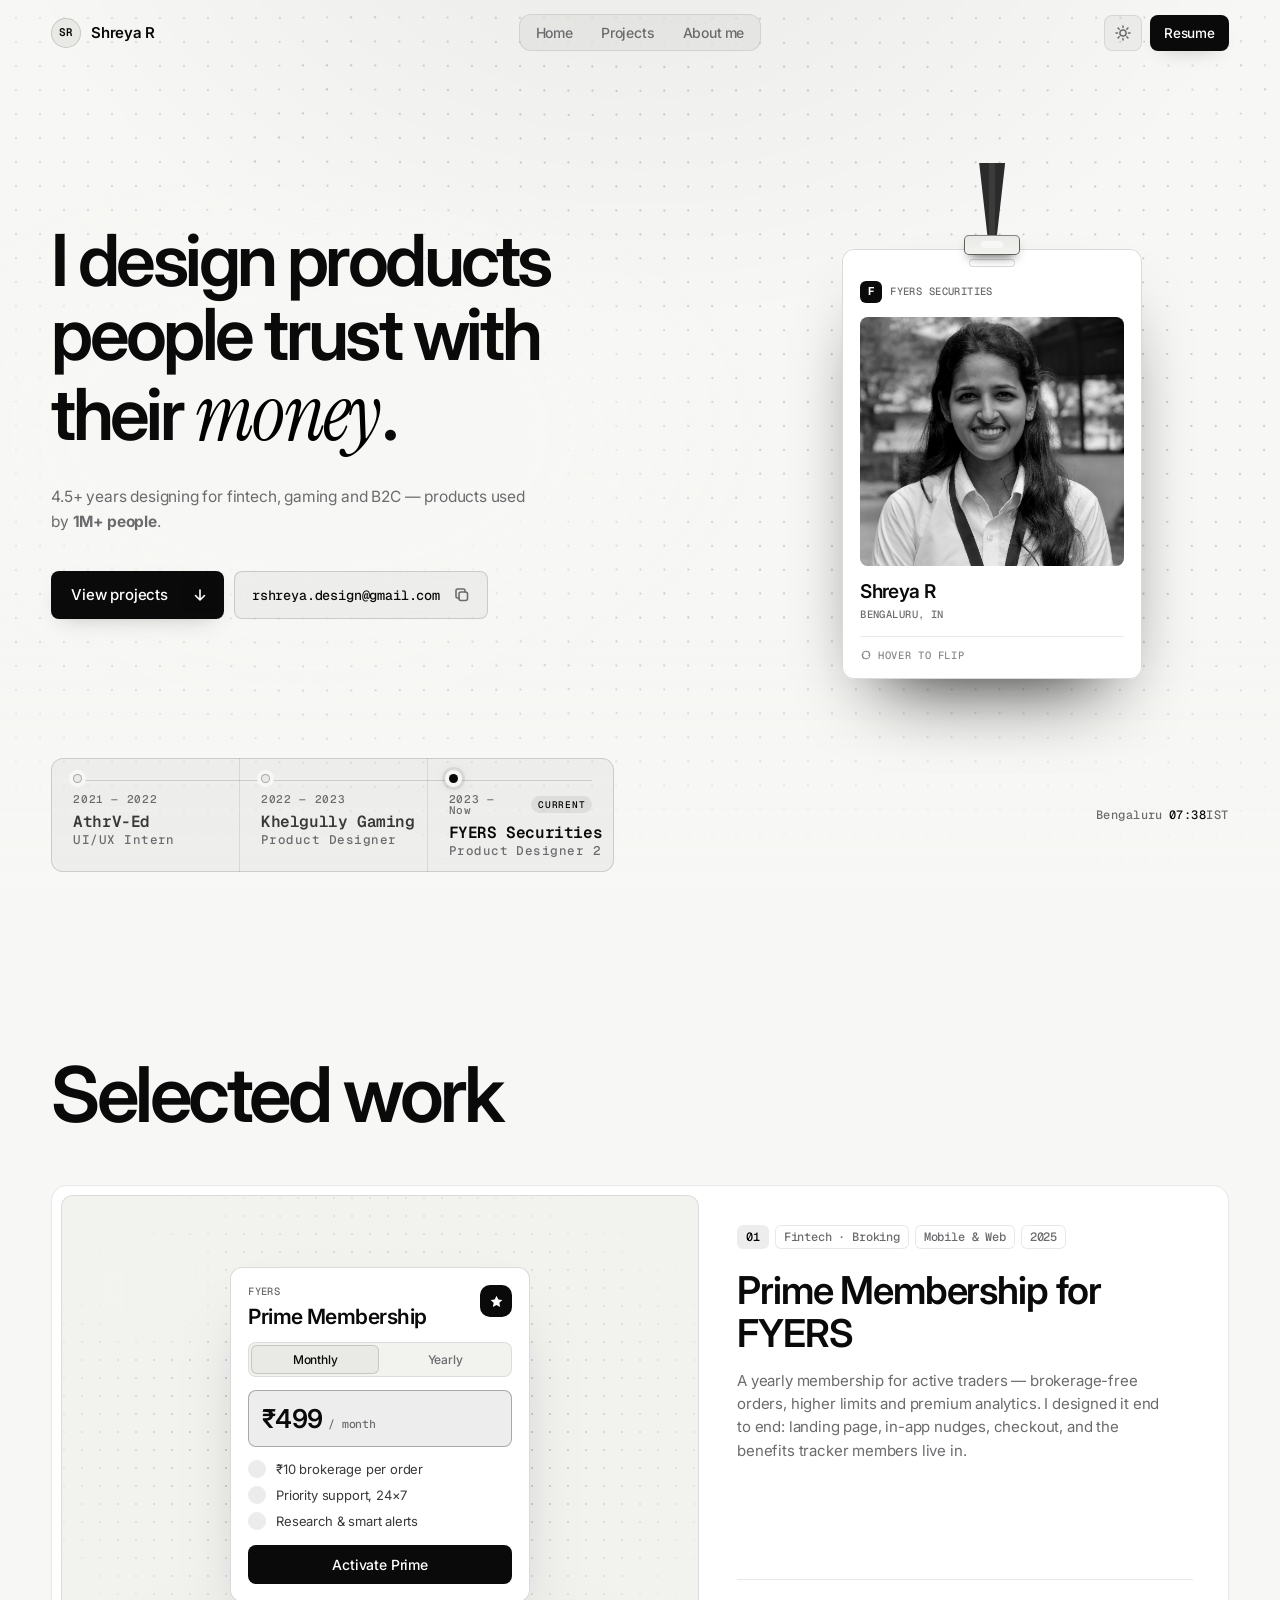
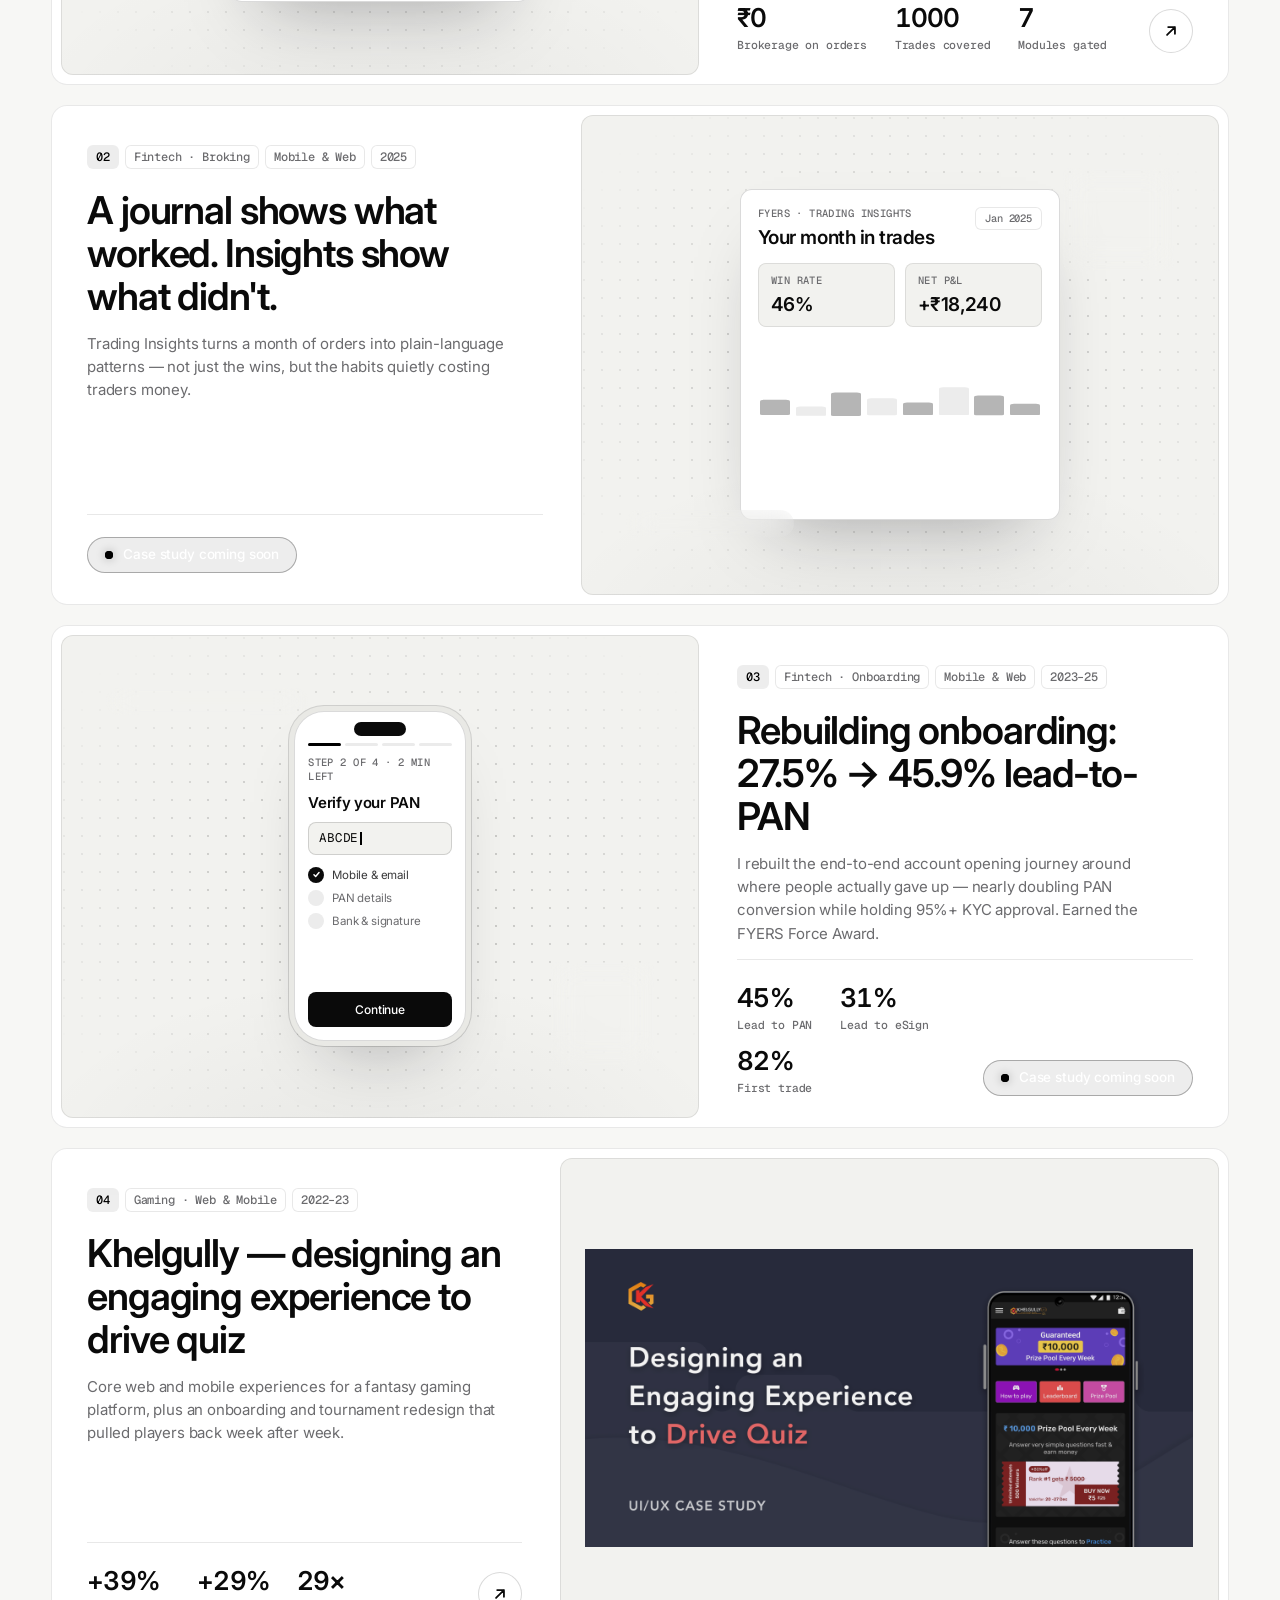
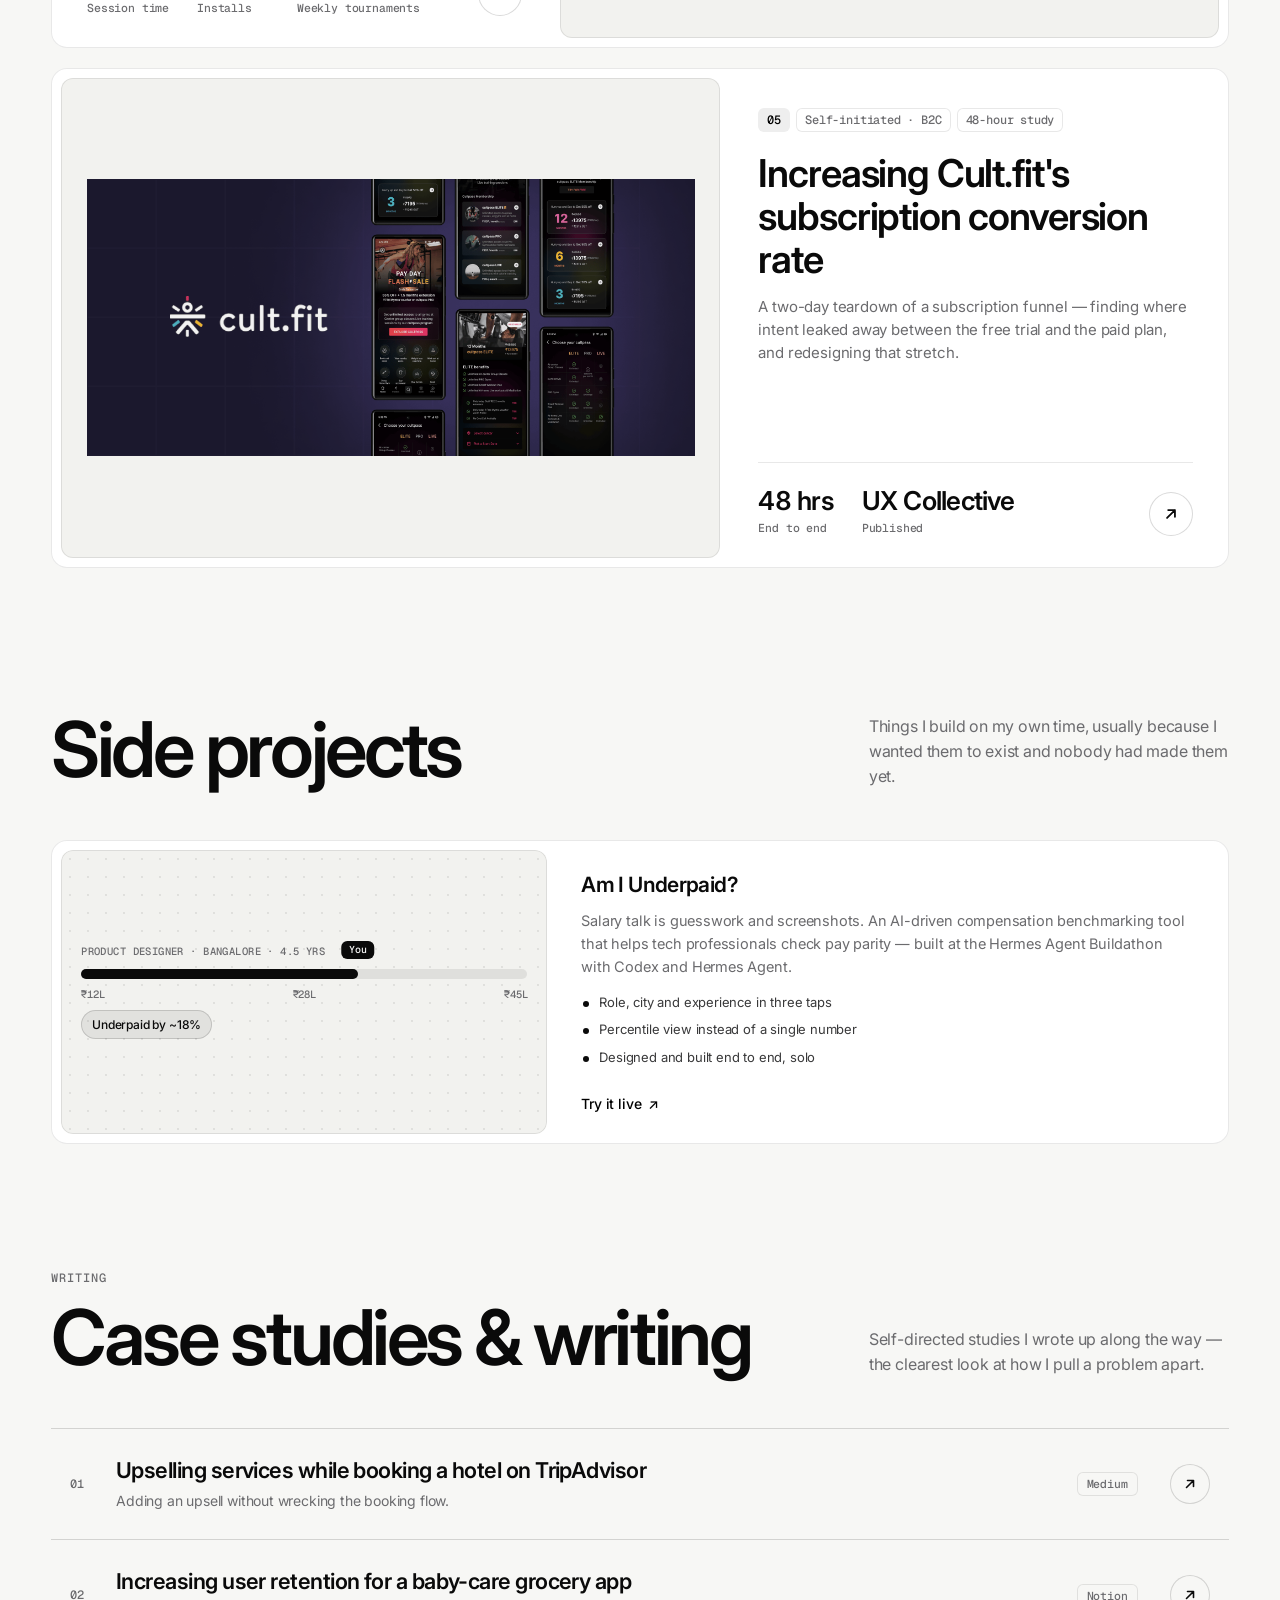
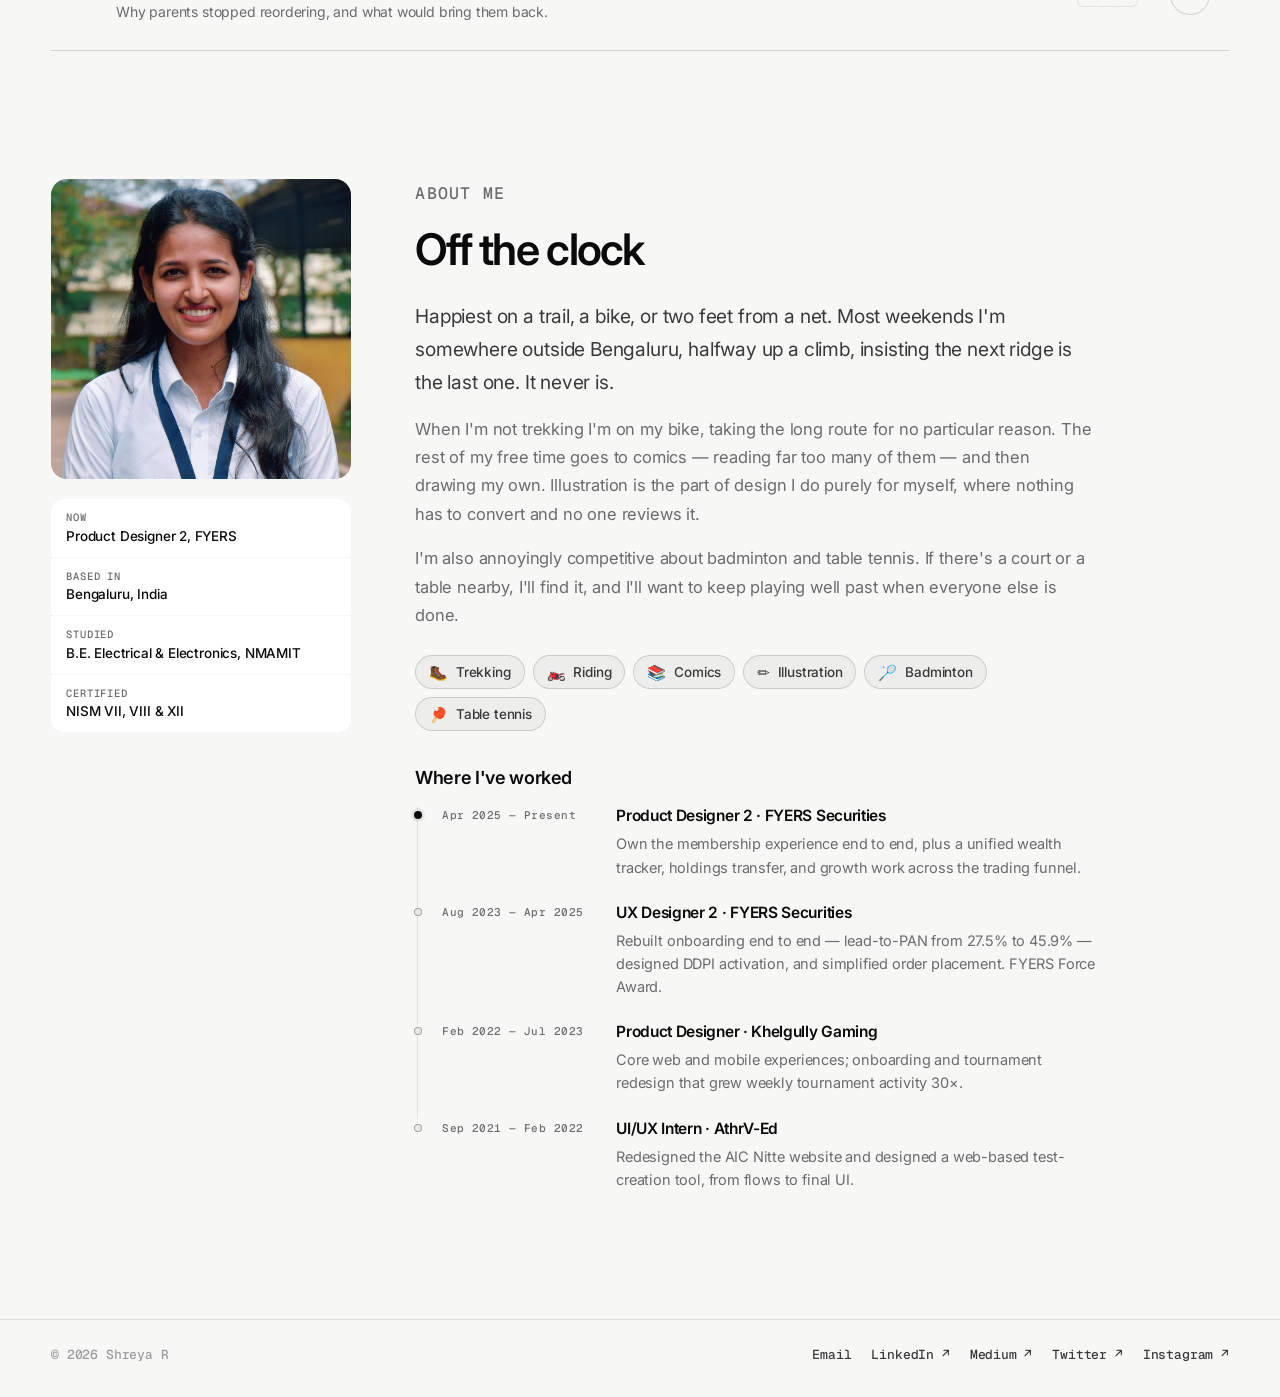
==== commit d589dbeb: "Light theme by default, with a light/dark toggle Every colour now comes from a token set, so one att" ====
--- a/index.html
+++ b/index.html
@@ -5,8 +5,17 @@
   <meta name="viewport" content="width=device-width, initial-scale=1.0" />
   <title>Shreya R — Product Designer</title>
   <meta name="description" content="Shreya R — product designer with 4.5+ years across fintech, gaming and B2C. Memberships, onboarding and trading insights at FYERS." />
-  <meta name="theme-color" content="#f7f7f5" />
-  <script>document.documentElement.classList.add('js')</script>
+  <meta name="theme-color" content="#f7f7f5" media="(prefers-color-scheme: light)" />
+  <meta name="theme-color" content="#08090a" media="(prefers-color-scheme: dark)" />
+  <script>
+    document.documentElement.classList.add('js');
+    (function () {
+      var saved = null;
+      try { saved = localStorage.getItem('theme'); } catch (e) {}
+      var dark = saved ? saved === 'dark' : window.matchMedia('(prefers-color-scheme: dark)').matches;
+      if (dark) document.documentElement.setAttribute('data-theme', 'dark');
+    })();
+  </script>
   <link rel="preconnect" href="https://fonts.googleapis.com" />
   <link rel="preconnect" href="https://fonts.gstatic.com" crossorigin />
   <link href="https://fonts.googleapis.com/css2?family=Inter:wght@400;500;600;700&family=Geist+Mono:wght@400;500&family=Instrument+Serif:ital@0;1&family=Caveat:wght@500;600&display=swap" rel="stylesheet" />
@@ -28,9 +37,17 @@
       <a href="#work">Projects</a>
       <a href="#about">About<span class="nav__long"> me</span></a>
     </nav>
+    <div class="nav__actions">
+      <button type="button" class="theme-toggle" id="themeToggle" aria-label="Switch theme" title="Switch theme">
+        <span class="theme-toggle__track" aria-hidden="true">
+          <svg class="theme-toggle__sun" viewBox="0 0 16 16"><circle cx="8" cy="8" r="3.1"/><path d="M8 1v1.6M8 13.4V15M15 8h-1.6M2.6 8H1M12.9 3.1l-1.1 1.1M4.2 11.8l-1.1 1.1M12.9 12.9l-1.1-1.1M4.2 4.2L3.1 3.1"/></svg>
+          <svg class="theme-toggle__moon" viewBox="0 0 16 16"><path d="M13.5 9.6A5.8 5.8 0 0 1 6.4 2.5a5.8 5.8 0 1 0 7.1 7.1z"/></svg>
+        </span>
+      </button>
     <a class="nav__resume" href="https://drive.google.com/file/d/1bgh8Nef4t42Xf_6Ved0tOeXRxqjm5tXZ/view?usp=sharing" target="_blank" rel="noopener">
       Resume
     </a>
+    </div>
   </header>
 
   <!-- ═══════════════════════════════ HERO ═══════════════════════════════ -->
--- a/styles.css
+++ b/styles.css
@@ -1,40 +1,103 @@
 /* ═════════════════════════════ TOKENS ═════════════════════════════ */
-/* Dark, Linear-inspired: near-black canvas, hairline borders, monochrome accent */
+/* Light is the default; [data-theme="dark"] on <html> flips every value.
+   Monochrome throughout — the "brand" is simply ink on paper, inverted. */
 :root {
+  --bg: #f7f7f5;
+  --bg-2: #f1f1ee;
+  --surface: #ffffff;
+  --surface-2: #f2f2ef;
+  --surface-3: #e9e9e5;
+
+  --line: rgba(10, 10, 10, 0.09);
+  --line-2: rgba(10, 10, 10, 0.15);
+  --line-3: rgba(10, 10, 10, 0.3);
+
+  --text: #0a0a0a;
+  --body: #39393a;
+  --muted: #6b6b6e;
+  --muted-2: #8a8a8e;
+  --dim: #9a9a9e;
+
+  --brand: #0a0a0a;
+  --brand-hi: #000000;
+  --brand-soft: rgba(10, 10, 10, 0.07);
+  --brand-glow: rgba(10, 10, 10, 0.3);
+  --on-brand: #ffffff;
+
+  --fill: rgba(10, 10, 10, 0.04);
+  --fill-2: rgba(10, 10, 10, 0.08);
+  --glass: var(--glass);
+  --glass-solid: rgba(255, 255, 255, 0.92);
+
+  --shadow-sm: 0 1px 2px rgba(0, 0, 0, 0.05);
+  --shadow-md: 0 14px 30px -18px rgba(20, 20, 30, 0.35);
+  --shadow-lg: 0 34px 70px -34px rgba(20, 20, 30, 0.35);
+
+  --dot: rgba(10, 10, 10, 0.17);
+  --dot-rgb: 10, 10, 10;
+  --ambient: rgba(10, 10, 10, 0.05);
+
+  --font: 'Inter', ui-sans-serif, system-ui, -apple-system, 'Segoe UI', Roboto, sans-serif;
+  --mono: 'Geist Mono', ui-monospace, SFMono-Regular, Menlo, Consolas, monospace;
+  --serif: 'Instrument Serif', 'Times New Roman', Georgia, serif;
+  --hand: 'Caveat', 'Segoe Script', cursive;
+
+  --r-sm: 6px;
+  --r-md: 8px;
+  --r-lg: 12px;
+  --r-xl: 16px;
+
+  --ease: cubic-bezier(0.2, 0.8, 0.2, 1);
+  --gutter: clamp(16px, 4vw, 56px);
+  --max: 1280px;
+
+  color-scheme: light;
+}
+
+:root[data-theme="dark"] {
   --bg: #08090a;
   --bg-2: #0c0d0e;
   --surface: #0f1011;
   --surface-2: #141517;
-  --surface-3: #191a1c;
-  --line: rgba(255, 255, 255, 0.07);
-  --line-2: rgba(255, 255, 255, 0.12);
-  --line-3: rgba(255, 255, 255, 0.2);
+  --surface-3: #1b1c1e;
+
+  --line: var(--fill-2);
+  --line-2: var(--fill-2);
+  --line-3: rgba(255, 255, 255, 0.24);
+
   --text: #f7f8f8;
-  --body: #d0d6e0;
-  --muted: #8a8f98;
-  --muted-2: #6e737c;
-  --dim: #5a5f66;
-
-  --brand: #5e6ad2;
-  --brand-hi: #7b86e8;
-  --brand-soft: rgba(94, 106, 210, 0.16);
-  --brand-glow: rgba(94, 106, 210, 0.42);
-
-  --font: 'Inter', ui-sans-serif, system-ui, -apple-system, 'Segoe UI', Roboto, sans-serif;
-  --mono: 'Geist Mono', ui-monospace, SFMono-Regular, Menlo, Consolas, monospace;
-  --serif: 'Instrument Serif', 'Times New Roman', Georgia, serif;
-  --hand: 'Caveat', 'Segoe Script', cursive;
-
-  --r-sm: 6px;
-  --r-md: 8px;
-  --r-lg: 12px;
-  --r-xl: 16px;
-
-  --ease: cubic-bezier(0.2, 0.8, 0.2, 1);
-  --gutter: clamp(16px, 4vw, 56px);
-  --max: 1280px;
+  --body: #cfd2d6;
+  --muted: #8d9199;
+  --muted-2: #70747c;
+  --dim: #5a5e66;
+
+  --brand: #f7f8f8;
+  --brand-hi: #ffffff;
+  --brand-soft: var(--fill-2);
+  --brand-glow: rgba(255, 255, 255, 0.22);
+  --on-brand: #08090a;
+
+  --fill: var(--fill);
+  --fill-2: var(--fill-2);
+  --glass: rgba(20, 21, 23, 0.82);
+  --glass-solid: rgba(14, 15, 17, 0.94);
+
+  --shadow-sm: 0 1px 2px rgba(0, 0, 0, 0.5);
+  --shadow-md: var(--shadow-md);
+  --shadow-lg: var(--shadow-lg);
+
+  --dot: var(--fill-2);
+  --dot-rgb: 255, 255, 255;
+  --ambient: rgba(255, 255, 255, 0.07);
 
   color-scheme: dark;
+}
+
+/* Theme swap shouldn't flash — but never animate it for reduced-motion users */
+@media (prefers-reduced-motion: no-preference) {
+  body, .nav, .card, .sp, .badge__face, .float, .mock, .elist a::before {
+    transition: background-color .45s var(--ease), color .45s var(--ease), box-shadow .45s var(--ease);
+  }
 }
 
 *, *::before, *::after { box-sizing: border-box; }
@@ -56,16 +119,15 @@
   content: ""; position: fixed; inset: 0 0 auto; height: 70vh; z-index: -1;
   pointer-events: none;
   background:
-    radial-gradient(60% 100% at 50% -18%, rgba(94, 106, 210, 0.2), transparent 70%),
-    radial-gradient(40% 70% at 85% 0%, rgba(94, 106, 210, 0.1), transparent 70%);
+    radial-gradient(70% 100% at 50% -20%, var(--ambient), transparent 72%);
 }
 a { color: inherit; text-decoration: none; }
 img, svg { max-width: 100%; }
-::selection { background: var(--brand); color: #fff; }
+::selection { background: var(--brand); color: var(--on-brand); }
 
 .skip {
   position: absolute; left: 16px; top: -60px; z-index: 100;
-  padding: 10px 14px; border-radius: var(--r-md); background: var(--text); color: #08090a; font-weight: 500;
+  padding: 10px 14px; border-radius: var(--r-md); background: var(--text); color: var(--on-brand); font-weight: 500;
 }
 .skip:focus { top: 16px; }
 
@@ -88,7 +150,7 @@
   transition: background-color .4s, box-shadow .4s;
 }
 .nav.is-scrolled {
-  background: rgba(8, 9, 10, 0.72);
+  background: var(--glass-solid);
   -webkit-backdrop-filter: blur(14px) saturate(1.2);
   backdrop-filter: blur(14px) saturate(1.2);
   box-shadow: 0 1px 0 var(--line);
@@ -109,7 +171,7 @@
   display: flex; align-items: center;
   padding: 3px;
   border-radius: var(--r-lg);
-  background: rgba(255, 255, 255, 0.04);
+  background: var(--fill);
   -webkit-backdrop-filter: blur(12px);
   backdrop-filter: blur(12px);
   box-shadow: inset 0 0 0 1px var(--line);
@@ -124,7 +186,7 @@
   transition: color .35s var(--ease);
 }
 .nav__tabs a:hover { color: var(--text); }
-.nav__tabs a.is-pill { color: #08090a; }
+.nav__tabs a.is-pill { color: var(--on-brand); }
 .nav__pill {
   position: absolute; top: 3px; bottom: 3px; left: 0;
   width: 0; border-radius: var(--r-md);
@@ -132,21 +194,46 @@
   opacity: 0;
   transition: transform .5s var(--ease), width .5s var(--ease), opacity .3s;
 }
-html:not(.js) .nav__tabs a.is-active { background: var(--text); color: #08090a; }
-
+html:not(.js) .nav__tabs a.is-active { background: var(--text); color: var(--on-brand); }
+
+.nav__actions { justify-self: end; display: flex; align-items: center; gap: 8px; }
 .nav__resume {
-  justify-self: end;
   display: inline-flex; align-items: center; gap: 8px;
   height: 36px; padding: 0 14px;
   border-radius: var(--r-md);
-  background: var(--brand); color: #fff;
+  background: var(--brand); color: var(--on-brand);
   font-size: 13.5px; font-weight: 500; white-space: nowrap;
-  box-shadow: inset 0 1px 0 rgba(255, 255, 255, 0.18), 0 8px 20px -12px var(--brand-glow);
+  box-shadow: 0 8px 20px -12px var(--brand-glow);
   transition: background-color .3s, box-shadow .3s;
 }
 .nav__resume svg { width: 14px; height: 14px; fill: none; stroke: currentColor; stroke-width: 1.6; stroke-linecap: round; stroke-linejoin: round; transition: transform .4s var(--ease); }
-.nav__resume:hover { background: var(--brand-hi); box-shadow: inset 0 1px 0 rgba(255, 255, 255, 0.22), 0 12px 26px -12px var(--brand-glow); }
+.nav__resume:hover { background: var(--brand-hi); box-shadow: 0 12px 26px -12px var(--brand-glow); }
 .nav__resume:hover svg { transform: translateY(2px); }
+
+/* ─── Theme toggle ─── */
+.theme-toggle {
+  justify-self: end;
+  width: 38px; height: 36px; padding: 0;
+  display: grid; place-items: center;
+  border: 0; border-radius: var(--r-md);
+  background: var(--fill);
+  box-shadow: inset 0 0 0 1px var(--line);
+  color: var(--muted);
+  cursor: pointer;
+  transition: background-color .3s, color .3s, box-shadow .3s;
+}
+.theme-toggle:hover { background: var(--fill-2); color: var(--text); box-shadow: inset 0 0 0 1px var(--line-2); }
+.theme-toggle__track { position: relative; display: grid; place-items: center; width: 16px; height: 16px; overflow: hidden; }
+.theme-toggle svg {
+  grid-area: 1 / 1;
+  width: 16px; height: 16px;
+  fill: none; stroke: currentColor; stroke-width: 1.5; stroke-linecap: round; stroke-linejoin: round;
+  transition: transform .55s var(--ease), opacity .4s var(--ease);
+}
+/* light showing: sun in view, moon waiting below */
+.theme-toggle__moon { transform: translateY(130%) rotate(-40deg); opacity: 0; }
+:root[data-theme="dark"] .theme-toggle__sun { transform: translateY(-130%) rotate(40deg); opacity: 0; }
+:root[data-theme="dark"] .theme-toggle__moon { transform: none; opacity: 1; }
 
 /* ═════════════════════════════ HERO ═════════════════════════════ */
 .hero {
@@ -169,7 +256,7 @@
 .hero__shade {
   position: absolute; inset: 0; z-index: -1; pointer-events: none;
   background:
-    radial-gradient(ellipse 48% 40% at 24% 48%, rgba(8, 9, 10, 0.75), transparent 75%),
+    radial-gradient(ellipse 48% 40% at 24% 48%, var(--bg) 35%, transparent 75%),
     linear-gradient(to bottom, transparent 70%, var(--bg));
 }
 .hero__inner {
@@ -185,7 +272,7 @@
   margin: 0 0 clamp(20px, 2.6vw, 32px);
   padding: 7px 14px 7px 11px;
   border-radius: 999px;
-  background: rgba(255, 255, 255, 0.04);
+  background: var(--fill);
   box-shadow: inset 0 0 0 1px var(--line-2);
   -webkit-backdrop-filter: blur(8px);
   backdrop-filter: blur(8px);
@@ -292,8 +379,8 @@
   width: min(330px, 100%);
   padding: 14px 14px 16px;
   border-radius: 4px;
-  background: #fff;
-  box-shadow: 0 1px 2px rgba(0, 0, 0, 0.4), 0 34px 70px -28px rgba(0, 0, 0, 0.95);
+  background: var(--surface);
+  box-shadow: 0 1px 2px rgba(0, 0, 0, 0.4), var(--shadow-lg);
   rotate: -3deg;
   transition: rotate .6s var(--ease), translate .6s var(--ease), box-shadow .6s var(--ease);
 }
@@ -308,12 +395,12 @@
   display: grid; place-items: center;
   border-radius: 2px;
   overflow: hidden;
-  background: #e9e9e6;
+  background: var(--surface-2);
   box-shadow: inset 0 0 0 1px rgba(0, 0, 0, 0.08);
 }
 .polaroid__frame img { width: 100%; height: 100%; object-fit: cover; display: block; }
 .polaroid__ph { display: none; padding: 20px; text-align: center; font: 500 12px/1.7 var(--mono); color: #6e737c; }
-.polaroid__ph b { color: #08090a; }
+.polaroid__ph b { color: var(--on-brand); }
 .polaroid.no-photo img { display: none; }
 .polaroid.no-photo .polaroid__ph { display: block; }
 .polaroid figcaption { margin-top: 14px; text-align: center; font-family: var(--hand); font-size: 20px; color: #3a3a38; }
@@ -368,17 +455,17 @@
 .btn--primary {
   padding: 0 6px 0 20px;
   background: var(--brand);
-  color: #fff;
-  box-shadow: inset 0 1px 0 rgba(255, 255, 255, 0.18), 0 8px 24px -12px var(--brand-glow);
+  color: var(--on-brand);
+  box-shadow: 0 8px 24px -12px var(--brand-glow);
 }
 .btn--primary:hover {
   background: var(--brand-hi);
-  box-shadow: inset 0 1px 0 rgba(255, 255, 255, 0.22), 0 14px 34px -12px var(--brand-glow);
+  box-shadow: 0 14px 34px -12px var(--brand-glow);
 }
 .btn__arrow {
   width: 36px; height: 36px; border-radius: var(--r-sm);
   display: grid; place-items: center; overflow: hidden;
-  background: rgba(255, 255, 255, 0.16); color: #fff;
+  background: var(--fill-2); color: var(--on-brand);
   transition: transform .5s var(--ease);
 }
 .btn__arrow svg { grid-area: 1 / 1; transition: transform .5s var(--ease); }
@@ -389,7 +476,7 @@
 
 .btn--ghost {
   padding: 0 18px;
-  background: rgba(255, 255, 255, 0.04);
+  background: var(--fill);
   color: var(--text);
   box-shadow: inset 0 0 0 1px var(--line-2);
   -webkit-backdrop-filter: blur(8px);
@@ -397,7 +484,7 @@
   font-family: var(--mono);
   font-size: 13.5px;
 }
-.btn--ghost:hover { background: rgba(255, 255, 255, 0.08); box-shadow: inset 0 0 0 1px var(--line-3); }
+.btn--ghost:hover { background: var(--fill-2); box-shadow: inset 0 0 0 1px var(--line-3); }
 
 .copy__swap { display: grid; overflow: hidden; height: 20px; line-height: 20px; }
 .copy__swap > span { grid-area: 1 / 1; transition: transform .45s var(--ease); white-space: nowrap; }
@@ -453,7 +540,7 @@
 .card:hover {
   translate: 0 -4px;
   background: var(--bg-2);
-  box-shadow: inset 0 0 0 1px var(--line-2), 0 30px 60px -30px rgba(0, 0, 0, 0.9);
+  box-shadow: inset 0 0 0 1px var(--line-2), var(--shadow-lg);
 }
 .card--feature { grid-column: 1 / -1; flex-direction: row; }
 /* Stacked full-width cards alternate which side the mockup sits on */
@@ -464,7 +551,7 @@
 .card::before {
   content: ""; position: absolute; inset: 0; z-index: 4;
   border-radius: inherit; padding: 1.5px;
-  background: radial-gradient(340px circle at var(--mx) var(--my), var(--brand-hi), transparent 45%);
+  background: radial-gradient(340px circle at var(--mx) var(--my), var(--line-3), transparent 45%);
   -webkit-mask: linear-gradient(#000 0 0) content-box, linear-gradient(#000 0 0);
   -webkit-mask-composite: xor;
   mask: linear-gradient(#000 0 0) content-box exclude, linear-gradient(#000 0 0);
@@ -474,7 +561,7 @@
 /* Soft inner glow */
 .card::after {
   content: ""; position: absolute; inset: 0; z-index: 0;
-  background: radial-gradient(520px circle at var(--mx) var(--my), rgba(94, 106, 210, 0.14), transparent 50%);
+  background: radial-gradient(520px circle at var(--mx) var(--my), var(--fill), transparent 50%);
   opacity: 0; transition: opacity .45s;
   pointer-events: none;
 }
@@ -496,7 +583,7 @@
 /* Dot grid inside the card, drifts with the pointer */
 .card__visual::before {
   content: ""; position: absolute; inset: -24px;
-  background-image: radial-gradient(rgba(255, 255, 255, 0.11) 1px, transparent 1.3px);
+  background-image: radial-gradient(var(--dot) 1px, transparent 1.3px);
   background-size: 18px 18px;
   translate: calc(var(--nx) * -14px) calc(var(--ny) * -14px);
   transition: translate .9s var(--ease);
@@ -505,7 +592,7 @@
 }
 .card__visual::after {
   content: ""; position: absolute; inset: 0;
-  background: radial-gradient(90% 70% at 50% 115%, rgba(94, 106, 210, 0.3), transparent 65%);
+  background: radial-gradient(90% 70% at 50% 115%, var(--fill-2), transparent 65%);
   opacity: .6; transition: opacity .6s var(--ease);
   pointer-events: none;
 }
@@ -575,7 +662,7 @@
   transition: transform .55s var(--ease);
 }
 .card__arrow svg:last-child { transform: translate(-160%, 160%); }
-.card:hover .card__arrow { background: var(--brand); color: #fff; box-shadow: 0 10px 24px -12px var(--brand-glow); }
+.card:hover .card__arrow { background: var(--brand); color: var(--on-brand); box-shadow: 0 10px 24px -12px var(--brand-glow); }
 .card:hover .card__arrow svg:first-child { transform: translate(160%, -160%); }
 .card:hover .card__arrow svg:last-child { transform: none; }
 
@@ -587,10 +674,10 @@
 .soon {
   display: inline-flex; align-items: center; gap: 10px;
   padding: 11px 18px; border-radius: 999px;
-  background: color-mix(in srgb, var(--brand) 22%, transparent);
-  box-shadow: inset 0 0 0 1px rgba(123, 134, 232, 0.55);
+  background: var(--brand-soft);
+  box-shadow: inset 0 0 0 1px var(--line-3);
   font: 500 13.5px/1 var(--font); letter-spacing: -0.01em;
-  color: #fff;
+  color: var(--on-brand);
   white-space: nowrap;
 }
 .soon__dot {
@@ -611,7 +698,7 @@
 .prime, .insights {
   border-radius: var(--r-lg);
   background: var(--surface);
-  box-shadow: inset 0 0 0 1px var(--line-2), 0 30px 60px -30px rgba(0, 0, 0, 0.95);
+  box-shadow: inset 0 0 0 1px var(--line-2), var(--shadow-lg);
 }
 
 /* Prime membership */
@@ -621,7 +708,7 @@
 .prime__badge {
   flex: none; width: 32px; height: 32px; border-radius: 10px;
   display: grid; place-items: center;
-  background: var(--brand); color: #fff;
+  background: var(--brand); color: var(--on-brand);
   transition: transform .6s var(--ease);
 }
 .prime__badge svg { width: 15px; height: 15px; fill: currentColor; }
@@ -650,14 +737,14 @@
   display: flex; align-items: center; justify-content: space-between; gap: 10px;
   padding: 13px 14px; border-radius: var(--r-md);
   background: var(--brand-soft);
-  box-shadow: inset 0 0 0 1px rgba(94, 106, 210, 0.45);
+  box-shadow: inset 0 0 0 1px var(--line-3);
 }
 .prime__price { display: flex; align-items: baseline; gap: 6px; }
 .prime__price b { font-size: 26px; font-weight: 600; letter-spacing: -0.03em; }
 .prime__price span { font: 500 11.5px/1 var(--mono); color: var(--muted); }
 .prime__save {
   padding: 5px 9px; border-radius: var(--r-sm);
-  background: var(--text); color: #08090a;
+  background: var(--text); color: var(--on-brand);
   font: 600 10px/1 var(--mono); letter-spacing: 0.04em; text-transform: uppercase;
   opacity: 0; transform: translateY(4px) scale(.9);
   transition: opacity .4s var(--ease), transform .5s var(--ease);
@@ -669,11 +756,11 @@
 .prime__benefits i {
   flex: none; width: 18px; height: 18px; border-radius: 50%;
   display: grid; place-items: center;
-  background: rgba(255, 255, 255, 0.08); color: transparent;
+  background: var(--fill-2); color: transparent;
   transition: background-color .35s, color .35s;
 }
 .prime__benefits i svg { width: 10px; height: 10px; fill: none; stroke: currentColor; stroke-width: 2.4; stroke-linecap: round; stroke-linejoin: round; }
-.card:hover .prime__benefits i { background: var(--brand); color: #fff; }
+.card:hover .prime__benefits i { background: var(--brand); color: var(--on-brand); }
 .card:hover .prime__benefits li:nth-child(1) i { transition-delay: .1s; }
 .card:hover .prime__benefits li:nth-child(2) i { transition-delay: .22s; }
 .card:hover .prime__benefits li:nth-child(3) i { transition-delay: .34s; }
@@ -681,12 +768,12 @@
 .prime__cta {
   position: relative; overflow: hidden;
   margin-top: 2px; padding: 11px; border-radius: var(--r-md);
-  background: var(--brand); color: #fff;
+  background: var(--brand); color: var(--on-brand);
   text-align: center; font-size: 14px; font-weight: 500;
 }
 .prime__cta::after {
   content: ""; position: absolute; inset: 0;
-  background: linear-gradient(100deg, transparent 30%, rgba(255, 255, 255, 0.4) 50%, transparent 70%);
+  background: linear-gradient(100deg, transparent 30%, rgba(255, 255, 255, 0.35) 50%, transparent 70%);
   transform: translateX(-120%);
 }
 .card:hover .prime__cta::after { transform: translateX(120%); transition: transform 1s var(--ease) .2s; }
@@ -694,10 +781,10 @@
 /* Floating chips */
 .float {
   border-radius: var(--r-md);
-  background: rgba(20, 21, 23, 0.88);
+  background: var(--glass);
   -webkit-backdrop-filter: blur(14px);
   backdrop-filter: blur(14px);
-  box-shadow: inset 0 0 0 1px var(--line-2), 0 22px 40px -20px rgba(0, 0, 0, 0.9);
+  box-shadow: inset 0 0 0 1px var(--line-2), var(--shadow-md);
 }
 .float--stat { padding: 12px 14px; }
 .float--stat strong { display: block; margin: 4px 0 6px; font-size: 26px; font-weight: 600; letter-spacing: -0.03em; color: var(--text); }
@@ -708,7 +795,7 @@
 @keyframes draw { from { stroke-dashoffset: 1; } }
 
 .bars { display: flex; align-items: flex-end; gap: 3px; height: 24px; }
-.bars i { width: 8px; border-radius: 2px; background: rgba(255, 255, 255, 0.14); transform-origin: bottom; transition: transform .6s var(--ease); }
+.bars i { width: 8px; border-radius: 2px; background: var(--fill-2); transform-origin: bottom; transition: transform .6s var(--ease); }
 .bars i:nth-child(1) { height: 30%; }
 .bars i:nth-child(2) { height: 45%; transition-delay: .05s; }
 .bars i:nth-child(3) { height: 40%; transition-delay: .1s; }
@@ -747,11 +834,11 @@
   padding: 32px 14px 14px;
   border-radius: 30px;
   background: var(--surface);
-  box-shadow: inset 0 0 0 1px var(--line-2), 0 0 0 5px #141517, 0 0 0 6px rgba(255, 255, 255, 0.09), 0 40px 60px -30px rgba(0, 0, 0, 0.95);
-}
-.phone__notch { position: absolute; top: 11px; left: 50%; width: 52px; height: 14px; margin-left: -26px; border-radius: 999px; background: #000; }
+  box-shadow: inset 0 0 0 1px var(--line-2), 0 0 0 5px var(--surface-3), 0 0 0 6px var(--line-2), var(--shadow-lg);
+}
+.phone__notch { position: absolute; top: 11px; left: 50%; width: 52px; height: 14px; margin-left: -26px; border-radius: 999px; background: var(--text); }
 .phone__progress { display: grid; grid-template-columns: repeat(4, 1fr); gap: 4px; }
-.phone__progress i { position: relative; height: 3px; border-radius: 2px; background: rgba(255, 255, 255, 0.12); overflow: hidden; }
+.phone__progress i { position: relative; height: 3px; border-radius: 2px; background: var(--fill-2); overflow: hidden; }
 .phone__progress i::after {
   content: ""; position: absolute; inset: 0;
   background: var(--brand-hi);
@@ -775,17 +862,17 @@
 .phone__steps i {
   flex: none; width: 16px; height: 16px; border-radius: 50%;
   display: grid; place-items: center;
-  background: rgba(255, 255, 255, 0.1); color: transparent;
+  background: var(--fill-2); color: transparent;
   transition: background-color .35s, color .35s;
 }
 .phone__steps i svg { width: 9px; height: 9px; fill: none; stroke: currentColor; stroke-width: 2.6; stroke-linecap: round; stroke-linejoin: round; }
 .phone__steps .is-done { color: var(--body); }
-.phone__steps .is-done i { background: var(--brand); color: #fff; }
+.phone__steps .is-done i { background: var(--brand); color: var(--on-brand); }
 .card:hover .phone__steps .is-doing { color: var(--body); }
-.card:hover .phone__steps .is-doing i { background: var(--brand); color: #fff; transition-delay: .4s; }
+.card:hover .phone__steps .is-doing i { background: var(--brand); color: var(--on-brand); transition-delay: .4s; }
 .phone__cta {
   margin-top: auto; padding: 10px; border-radius: var(--r-md);
-  background: var(--brand); color: #fff;
+  background: var(--brand); color: var(--on-brand);
   text-align: center; font-size: 12px; font-weight: 500;
 }
 
@@ -806,12 +893,12 @@
 .insights__chart i {
   flex: 1; height: var(--h);
   border-radius: 4px 4px 2px 2px;
-  background: rgba(94, 106, 210, 0.55);
+  background: var(--line-3);
   transform-origin: bottom;
   transform: scaleY(.45);
   transition: transform .7s var(--ease), background-color .4s;
 }
-.insights__chart i.is-loss { background: rgba(255, 255, 255, 0.14); }
+.insights__chart i.is-loss { background: var(--fill-2); }
 .card:hover .insights__chart i { transform: none; }
 .card:hover .insights__chart i:nth-child(2) { transition-delay: .06s; }
 .card:hover .insights__chart i:nth-child(3) { transition-delay: .12s; }
@@ -825,7 +912,7 @@
   display: flex; align-items: center; gap: 11px;
   padding: 12px 13px; border-radius: var(--r-md);
   background: var(--brand-soft);
-  box-shadow: inset 0 0 0 1px rgba(94, 106, 210, 0.4);
+  box-shadow: inset 0 0 0 1px var(--line-2);
   opacity: 0; transform: translateY(8px);
   transition: opacity .5s var(--ease), transform .6s var(--ease);
 }
@@ -835,7 +922,7 @@
 .insights__bulb {
   flex: none; width: 30px; height: 30px; border-radius: var(--r-sm);
   display: grid; place-items: center;
-  background: var(--brand); color: #fff;
+  background: var(--brand); color: var(--on-brand);
 }
 .insights__bulb svg { width: 15px; height: 15px; fill: none; stroke: currentColor; stroke-width: 1.5; stroke-linecap: round; stroke-linejoin: round; }
 
@@ -854,7 +941,7 @@
 .js .sp.reveal-up.is-in {
   transition: opacity 1s var(--ease) var(--d, 0s), transform 1s var(--ease) var(--d, 0s), translate .6s var(--ease), box-shadow .6s var(--ease);
 }
-.sp:hover { translate: 0 -4px; background: var(--bg-2); box-shadow: inset 0 0 0 1px var(--line-2), 0 30px 60px -30px rgba(0, 0, 0, 0.9); }
+.sp:hover { translate: 0 -4px; background: var(--bg-2); box-shadow: inset 0 0 0 1px var(--line-2), var(--shadow-lg); }
 
 .sp__visual {
   position: relative;
@@ -864,14 +951,14 @@
   padding: 20px;
   border-radius: var(--r-lg);
   background: var(--surface-2);
-  background-image: radial-gradient(rgba(255, 255, 255, 0.09) 1px, transparent 1.3px);
+  background-image: radial-gradient(var(--fill-2) 1px, transparent 1.3px);
   background-size: 18px 18px;
   box-shadow: inset 0 0 0 1px var(--line);
 }
 .sp__visual > * { position: relative; }
 
 .sp__week { display: flex; gap: 6px; }
-.sp__week i { flex: 1; height: 26px; border-radius: var(--r-sm); background: rgba(255, 255, 255, 0.08); transition: background-color .4s var(--ease); }
+.sp__week i { flex: 1; height: 26px; border-radius: var(--r-sm); background: var(--fill-2); transition: background-color .4s var(--ease); }
 .sp__week i.is-on { background: var(--brand); }
 .sp:hover .sp__week i:nth-child(6) { background: var(--brand); transition-delay: .15s; }
 .sp__streak { display: flex; align-items: baseline; gap: 8px; }
@@ -887,26 +974,26 @@
 .sp__row b { margin-left: auto; font-weight: 600; font-variant-numeric: tabular-nums; }
 .sp__row.is-muted { color: var(--muted); }
 .sp__tick { flex: none; width: 14px; height: 14px; border-radius: 50%; background: var(--brand); }
-.sp__row.is-muted .sp__tick { background: rgba(255, 255, 255, 0.14); }
+.sp__row.is-muted .sp__tick { background: var(--fill-2); }
 .sp__dot { flex: none; width: 8px; height: 8px; border-radius: 50%; background: var(--brand-hi); }
 
-.sp__range { position: relative; height: 10px; border-radius: 999px; background: rgba(255, 255, 255, 0.1); }
+.sp__range { position: relative; height: 10px; border-radius: 999px; background: var(--fill-2); }
 .sp__fill { position: absolute; inset: 0 38% 0 0; border-radius: 999px; background: var(--brand); transition: inset .7s var(--ease); }
 .sp:hover .sp__fill { inset: 0 22% 0 0; }
 .sp__marker { position: absolute; top: -28px; left: 62%; transform: translateX(-50%); transition: left .7s var(--ease); }
 .sp:hover .sp__marker { left: 78%; }
-.sp__marker b { display: block; padding: 4px 8px; border-radius: var(--r-sm); background: var(--brand); color: #fff; font: 500 10px/1 var(--mono); }
+.sp__marker b { display: block; padding: 4px 8px; border-radius: var(--r-sm); background: var(--brand); color: var(--on-brand); font: 500 10px/1 var(--mono); }
 .sp__scale { display: flex; justify-content: space-between; font: 500 10.5px/1 var(--mono); color: var(--muted); }
 .sp__verdict {
   align-self: flex-start;
   padding: 7px 11px; border-radius: 999px;
-  background: var(--brand-soft); box-shadow: inset 0 0 0 1px rgba(94, 106, 210, 0.4);
+  background: var(--brand-soft); box-shadow: inset 0 0 0 1px var(--line-2);
   font-size: 12px; font-weight: 500; color: var(--text);
 }
 
 .sp__spend strong { display: block; margin-top: 5px; font-size: 26px; font-weight: 600; letter-spacing: -0.03em; }
 .sp__bars { display: flex; align-items: flex-end; gap: 5px; height: 46px; }
-.sp__bars i { flex: 1; height: var(--h); border-radius: 4px 4px 2px 2px; background: rgba(255, 255, 255, 0.13); transform-origin: bottom; transform: scaleY(.5); transition: transform .6s var(--ease), background-color .4s; }
+.sp__bars i { flex: 1; height: var(--h); border-radius: 4px 4px 2px 2px; background: var(--fill-2); transform-origin: bottom; transform: scaleY(.5); transition: transform .6s var(--ease), background-color .4s; }
 .sp:hover .sp__bars i { transform: none; }
 .sp:hover .sp__bars i:nth-child(3) { background: var(--brand-hi); }
 .sp__bars i:nth-child(2) { transition-delay: .05s; }
@@ -978,7 +1065,7 @@
   transition: transform .5s var(--ease);
 }
 .elist__arrow svg:last-child { transform: translate(-160%, 160%); }
-.elist a:hover .elist__arrow { background: var(--brand); color: #fff; box-shadow: 0 10px 22px -12px var(--brand-glow); }
+.elist a:hover .elist__arrow { background: var(--brand); color: var(--on-brand); box-shadow: 0 10px 22px -12px var(--brand-glow); }
 .elist a:hover .elist__arrow svg:first-child { transform: translate(160%, -160%); }
 .elist a:hover .elist__arrow svg:last-child { transform: none; }
 
@@ -1037,7 +1124,7 @@
 }
 .about__body p { margin: 0 0 16px; font-size: 16.5px; line-height: 1.72; color: var(--muted); }
 .about__lead { font-size: clamp(17px, 1.5vw, 19.5px) !important; color: var(--body) !important; }
-.about__body a { color: var(--brand-hi); box-shadow: inset 0 -1px 0 rgba(123, 134, 232, 0.4); transition: box-shadow .3s; }
+.about__body a { color: var(--brand-hi); box-shadow: inset 0 -1px 0 var(--line-2); transition: box-shadow .3s; }
 .about__body a:hover { box-shadow: inset 0 -1px 0 var(--brand-hi); }
 
 .about__facts {
@@ -1100,14 +1187,14 @@
   position: absolute; top: 72px; left: 50%; z-index: 2;
   width: 56px; height: 20px; margin-left: -28px;
   border-radius: 5px;
-  background: linear-gradient(180deg, #3a3d44, #1b1d21);
+  background: linear-gradient(180deg, var(--surface-3), var(--surface-2));
   box-shadow: inset 0 1px 0 rgba(255,255,255,0.25), inset 0 0 0 1px rgba(0,0,0,0.6), 0 6px 12px -6px rgba(0,0,0,0.9);
 }
 .badge__clip::after {
   content: ""; position: absolute; left: 50%; top: 6px;
   width: 22px; height: 7px; margin-left: -11px;
   border-radius: 999px;
-  background: #0b0c0d;
+  background: var(--bg);
   box-shadow: inset 0 1px 0 rgba(255,255,255,0.12);
 }
 
@@ -1142,7 +1229,7 @@
   content: ""; position: absolute; top: 10px; left: 50%;
   width: 46px; height: 8px; margin-left: -23px;
   border-radius: 999px;
-  background: #06070800;
+  background: transparent;
   box-shadow: inset 0 0 0 1px var(--line-2);
 }
 .badge__face--back { transform: rotateY(180deg); }
@@ -1151,7 +1238,7 @@
 .badge__logo {
   width: 22px; height: 22px; border-radius: 6px;
   display: grid; place-items: center;
-  background: var(--brand); color: #fff;
+  background: var(--brand); color: var(--on-brand);
   font: 700 11px/1 var(--font);
 }
 
@@ -1218,7 +1305,7 @@
   display: flex; align-items: stretch;
   margin: 0; padding: 0; list-style: none;
   border-radius: var(--r-lg);
-  background: rgba(255, 255, 255, 0.035);
+  background: var(--fill);
   box-shadow: inset 0 0 0 1px var(--line-2);
   overflow-x: auto;
   scrollbar-width: none;
@@ -1231,7 +1318,7 @@
   transition: background-color .35s var(--ease);
 }
 .rail li + li { box-shadow: inset 1px 0 0 var(--line); }
-.rail li:hover { background: rgba(255, 255, 255, 0.04); }
+.rail li:hover { background: var(--fill); }
 
 /* the connecting line, drawn through the dots */
 .rail li::after {
@@ -1317,13 +1404,13 @@
 .hobbies li {
   display: inline-flex; align-items: center; gap: 8px;
   padding: 9px 14px; border-radius: 999px;
-  background: rgba(255, 255, 255, 0.04);
+  background: var(--fill);
   box-shadow: inset 0 0 0 1px var(--line-2);
   font-size: 13.5px; font-weight: 500; color: var(--body);
   transition: transform .4s var(--ease), background-color .3s, box-shadow .3s, color .3s;
 }
 .hobbies li span { font-size: 15px; line-height: 1; }
-.hobbies li:hover { transform: translateY(-3px); background: rgba(255, 255, 255, 0.08); box-shadow: inset 0 0 0 1px var(--line-3); color: var(--text); }
+.hobbies li:hover { transform: translateY(-3px); background: var(--fill-2); box-shadow: inset 0 0 0 1px var(--line-3); color: var(--text); }
 
 /* ═════════════════════════════ CURSOR CHIP ═════════════════════════════ */
 .cursor-chip { position: fixed; top: 0; left: 0; z-index: 80; pointer-events: none; will-change: transform; }
@@ -1331,7 +1418,7 @@
   display: flex; align-items: center; gap: 6px;
   margin: 18px 0 0 18px;
   padding: 10px 14px; border-radius: 999px;
-  background: var(--brand); color: #fff;
+  background: var(--brand); color: var(--on-brand);
   box-shadow: 0 10px 24px -10px var(--brand-glow);
   font: 600 13px/1 var(--font); white-space: nowrap;
   opacity: 0; scale: .4;
@@ -1393,7 +1480,8 @@
   .metrics strong { font-size: 22px; }
 }
 @media (max-width: 480px) {
-  .nav { grid-template-columns: auto auto; gap: 10px; justify-content: space-between; }
+  .nav { grid-template-columns: auto auto; gap: 8px; justify-content: space-between; }
+  .nav__actions { gap: 6px; }
   .nav__logo { display: none; }
   .nav__tabs { justify-self: start; }
   .nav__tabs a { padding: 8px 10px; font-size: 13px; }
@@ -1413,3 +1501,6 @@
   .js .reveal-up, .js .hero .fade, .js .hero__title .line > span { opacity: 1; transform: none; }
   .layer, .card__visual::before { translate: none; }
 }
+
+/* Netlify injects a floating "Powered by Netlify" badge iframe */
+#nl-badge-frame { display: none !important; }
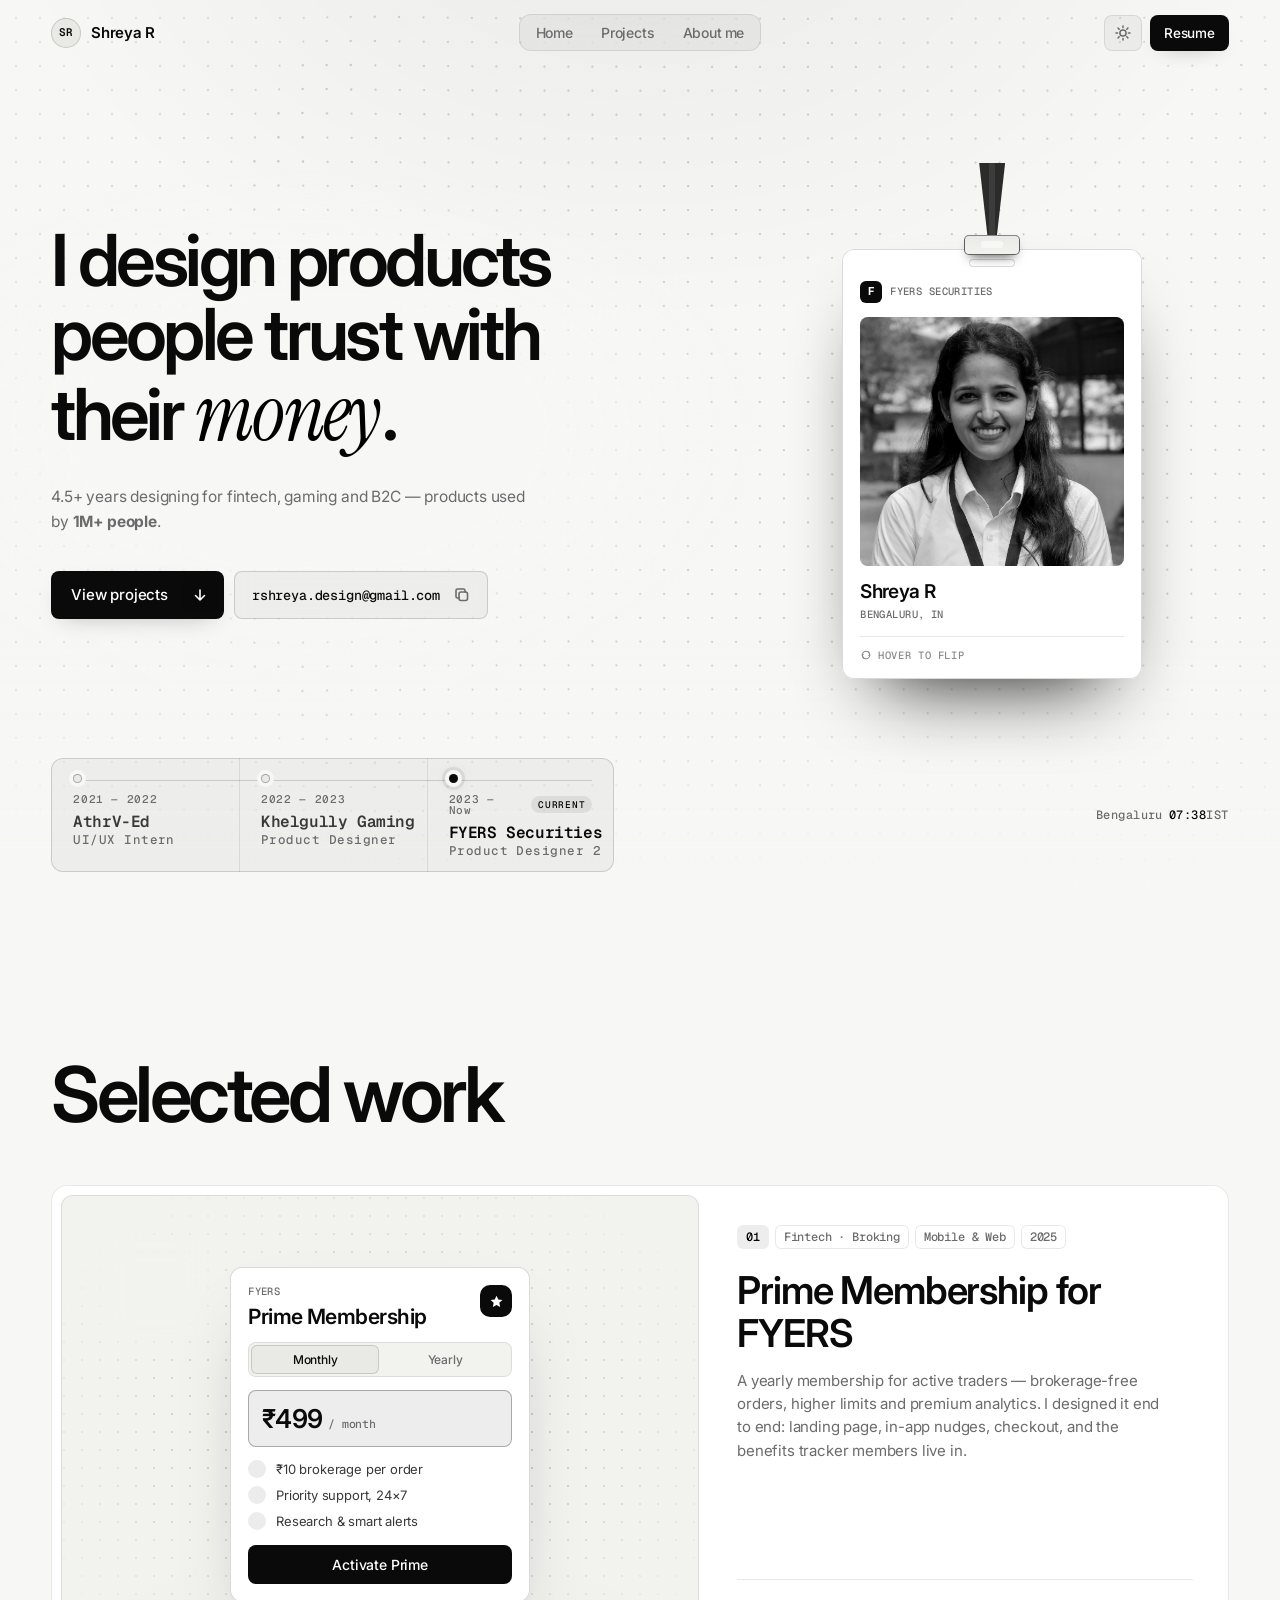
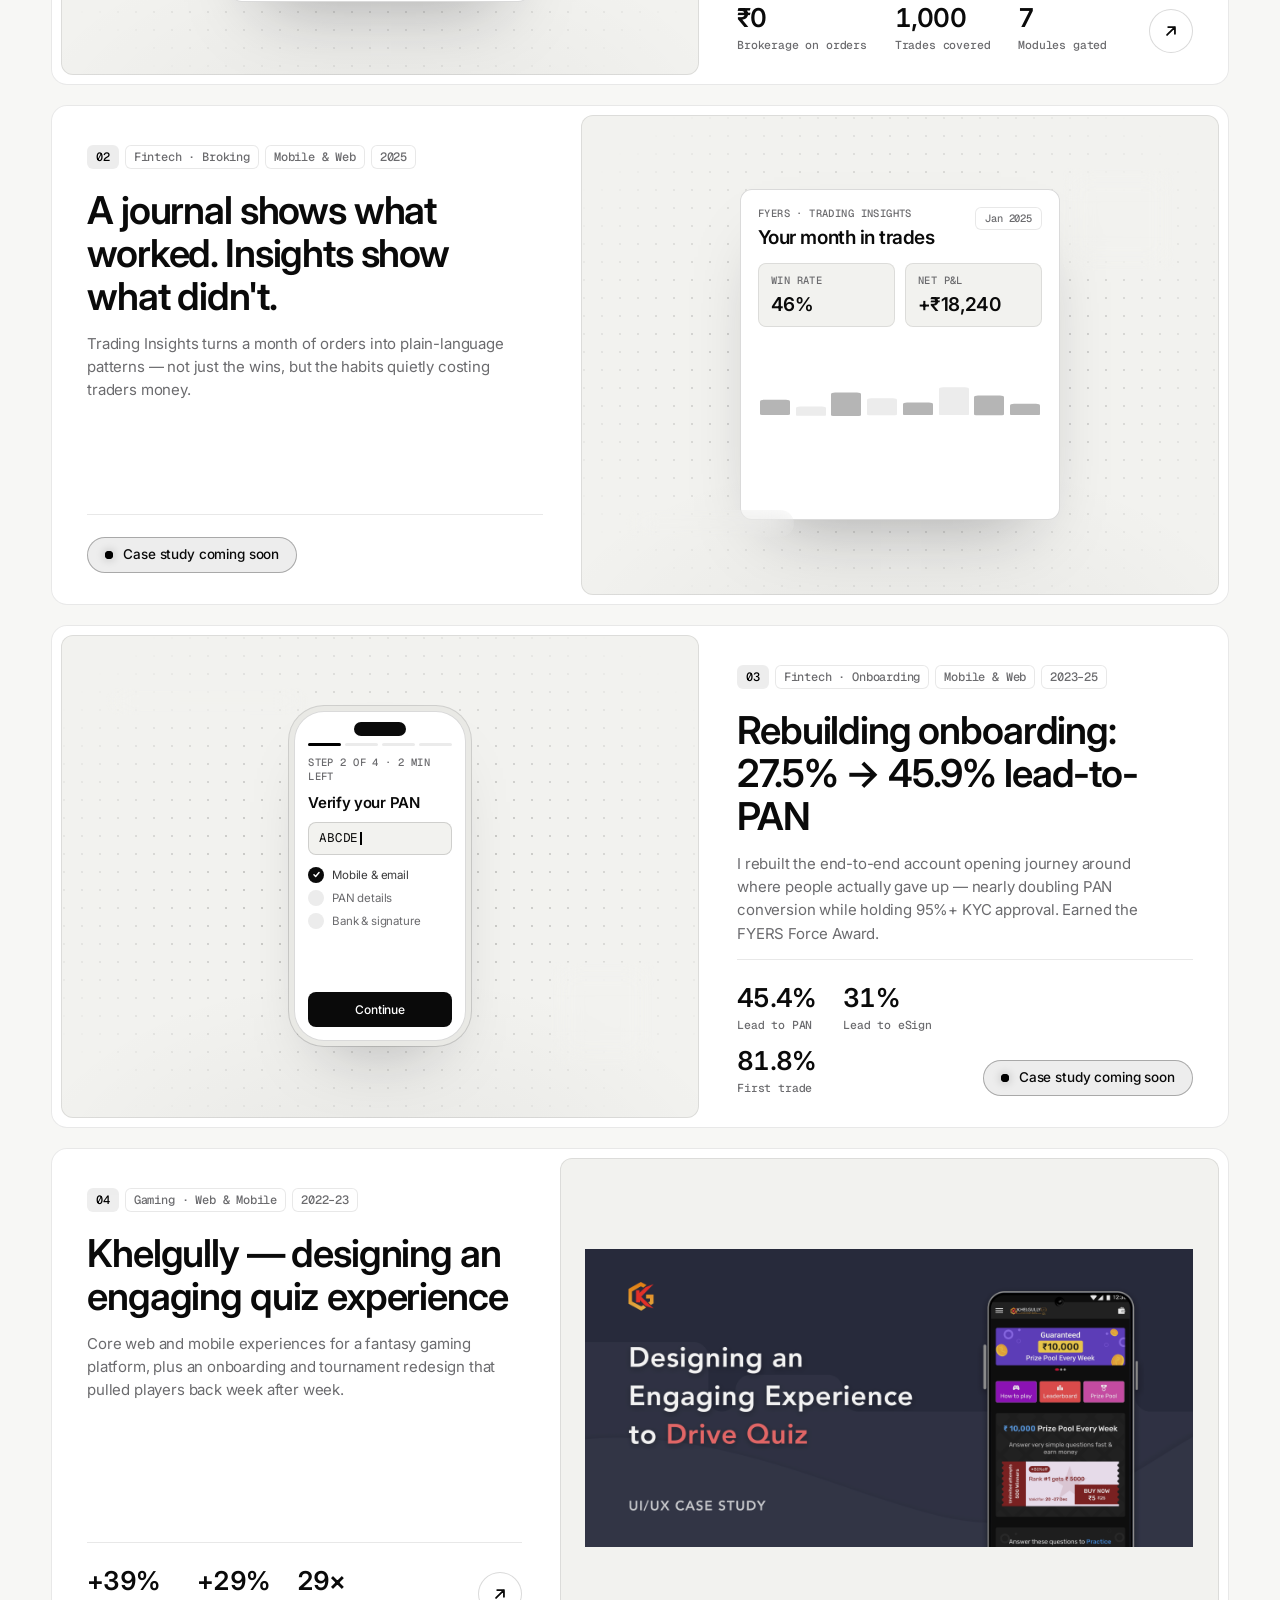
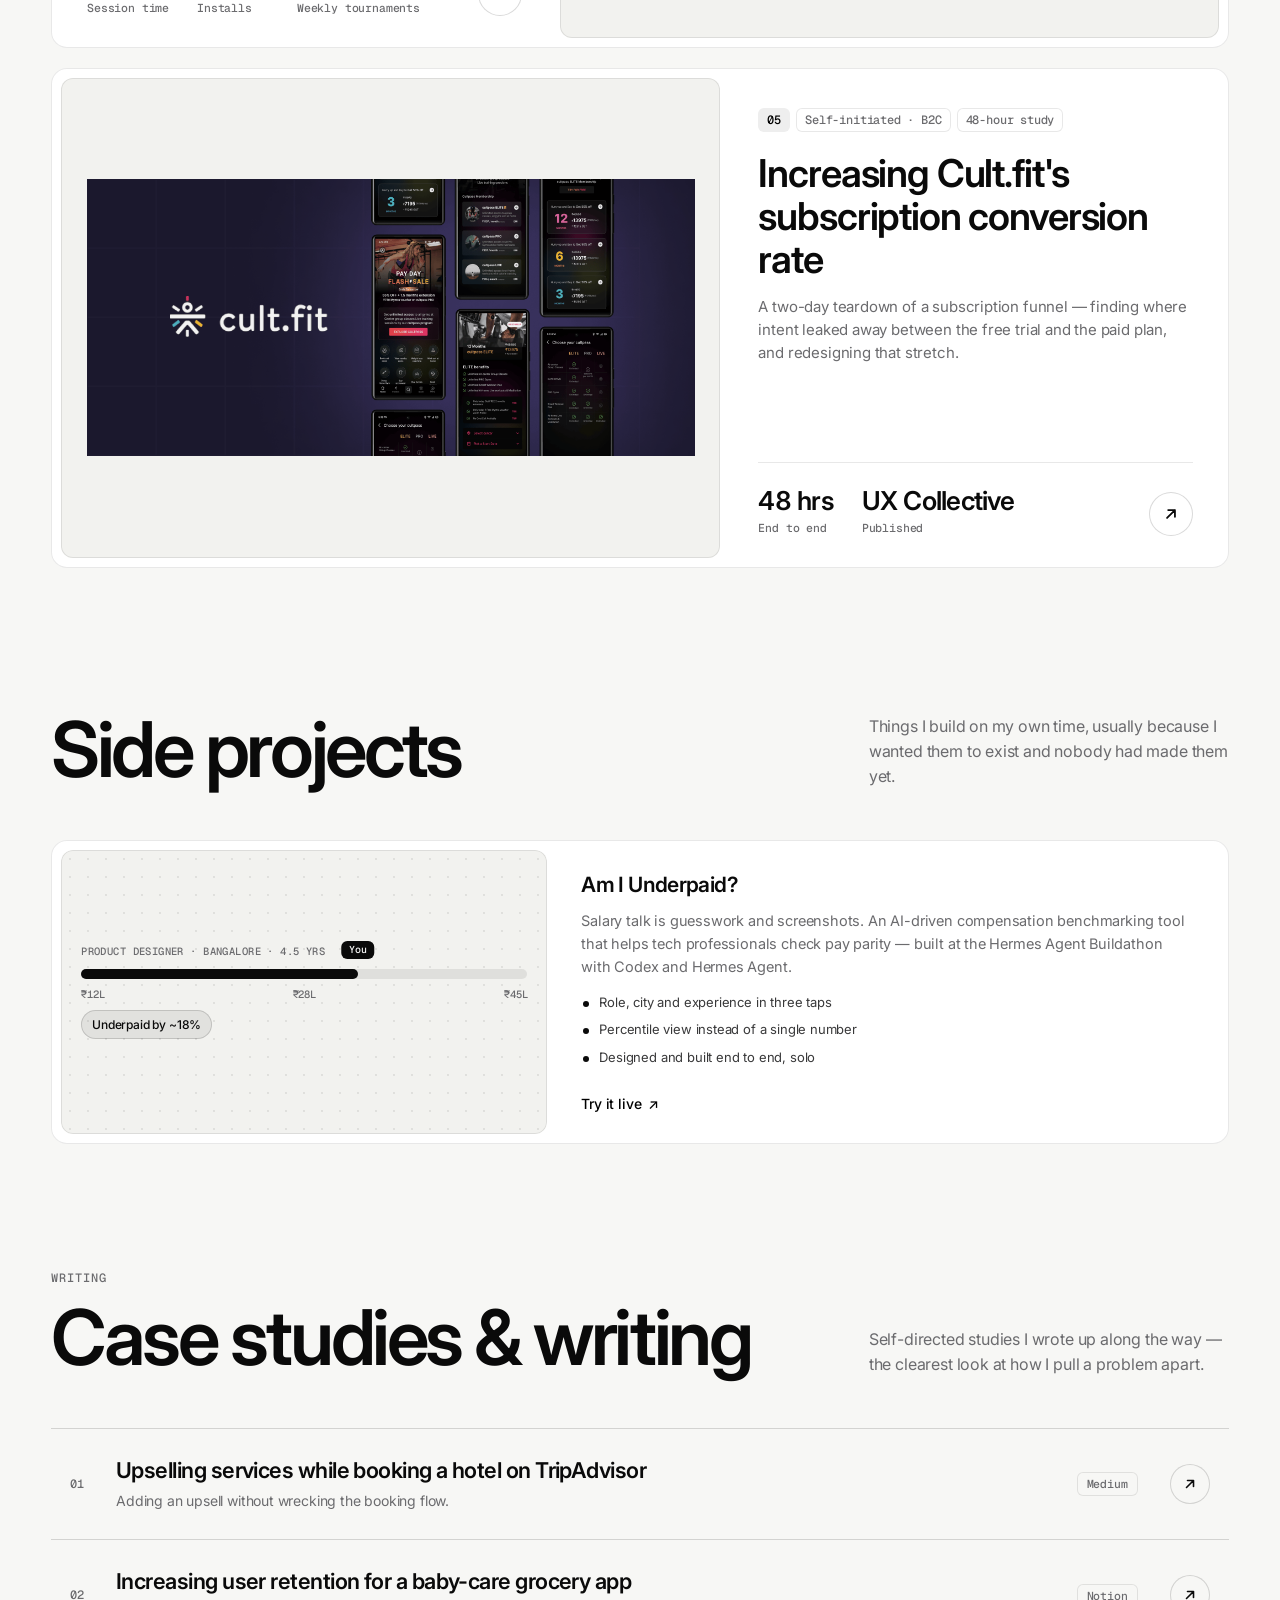
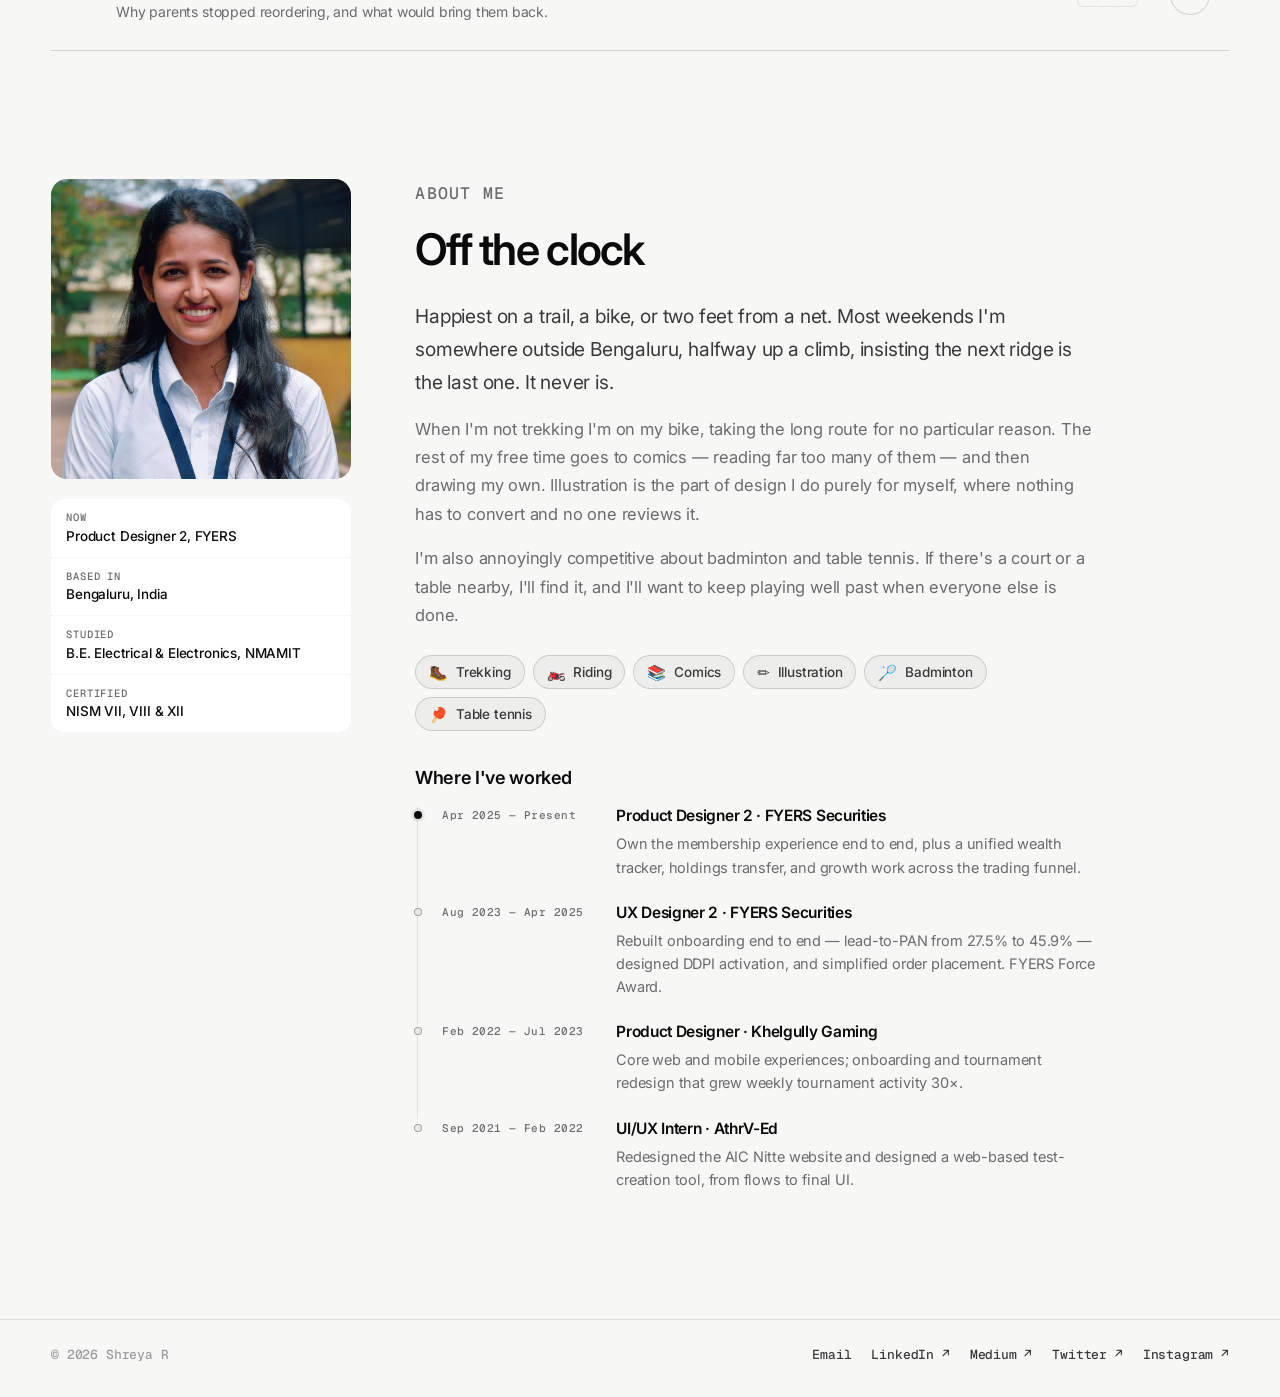
==== commit d7e933f1: "Fix live bugs: Prime placeholders, exact metrics, readable status pill - Hide the Prime case study's" ====
--- a/index.html
+++ b/index.html
@@ -355,9 +355,9 @@
             <p class="card__desc">I rebuilt the end-to-end account opening journey around where people actually gave up — nearly doubling PAN conversion while holding 95%+ KYC approval. Earned the FYERS Force Award.</p>
             <div class="card__foot">
               <ul class="metrics">
-                <li><strong data-count="46" data-suffix="%">45.9%</strong><span>Lead to PAN</span></li>
+                <li><strong data-count="45.9" data-suffix="%">45.9%</strong><span>Lead to PAN</span></li>
                 <li><strong data-count="31" data-suffix="%">31%</strong><span>Lead to eSign</span></li>
-                <li><strong data-count="83" data-suffix="%">82.7%</strong><span>First trade</span></li>
+                <li><strong data-count="82.7" data-suffix="%">82.7%</strong><span>First trade</span></li>
               </ul>
               <span class="soon">
                 <span class="soon__dot" aria-hidden="true"></span>
@@ -379,7 +379,7 @@
               <span>Gaming · Web &amp; Mobile</span>
               <span>2022–23</span>
             </div>
-            <h3 class="card__title">Khelgully — designing an engaging experience to drive quiz</h3>
+            <h3 class="card__title">Khelgully — designing an engaging quiz experience</h3>
             <p class="card__desc">Core web and mobile experiences for a fantasy gaming platform, plus an onboarding and tournament redesign that pulled players back week after week.</p>
             <div class="card__foot">
               <ul class="metrics">
--- a/styles.css
+++ b/styles.css
@@ -93,12 +93,8 @@
   color-scheme: dark;
 }
 
-/* Theme swap shouldn't flash — but never animate it for reduced-motion users */
-@media (prefers-reduced-motion: no-preference) {
-  body, .nav, .card, .sp, .badge__face, .float, .mock, .elist a::before {
-    transition: background-color .45s var(--ease), color .45s var(--ease), box-shadow .45s var(--ease);
-  }
-}
+/* Theme swaps instantly: animating large blurred/translucent layers leaves
+   stale paint in Safari. Small controls keep their own transitions. */
 
 *, *::before, *::after { box-sizing: border-box; }
 html { scroll-behavior: smooth; }
@@ -255,6 +251,7 @@
 }
 .hero__shade {
   position: absolute; inset: 0; z-index: -1; pointer-events: none;
+  will-change: opacity;
   background:
     radial-gradient(ellipse 48% 40% at 24% 48%, var(--bg) 35%, transparent 75%),
     linear-gradient(to bottom, transparent 70%, var(--bg));
@@ -677,7 +674,7 @@
   background: var(--brand-soft);
   box-shadow: inset 0 0 0 1px var(--line-3);
   font: 500 13.5px/1 var(--font); letter-spacing: -0.01em;
-  color: var(--on-brand);
+  color: var(--text);
   white-space: nowrap;
 }
 .soon__dot {
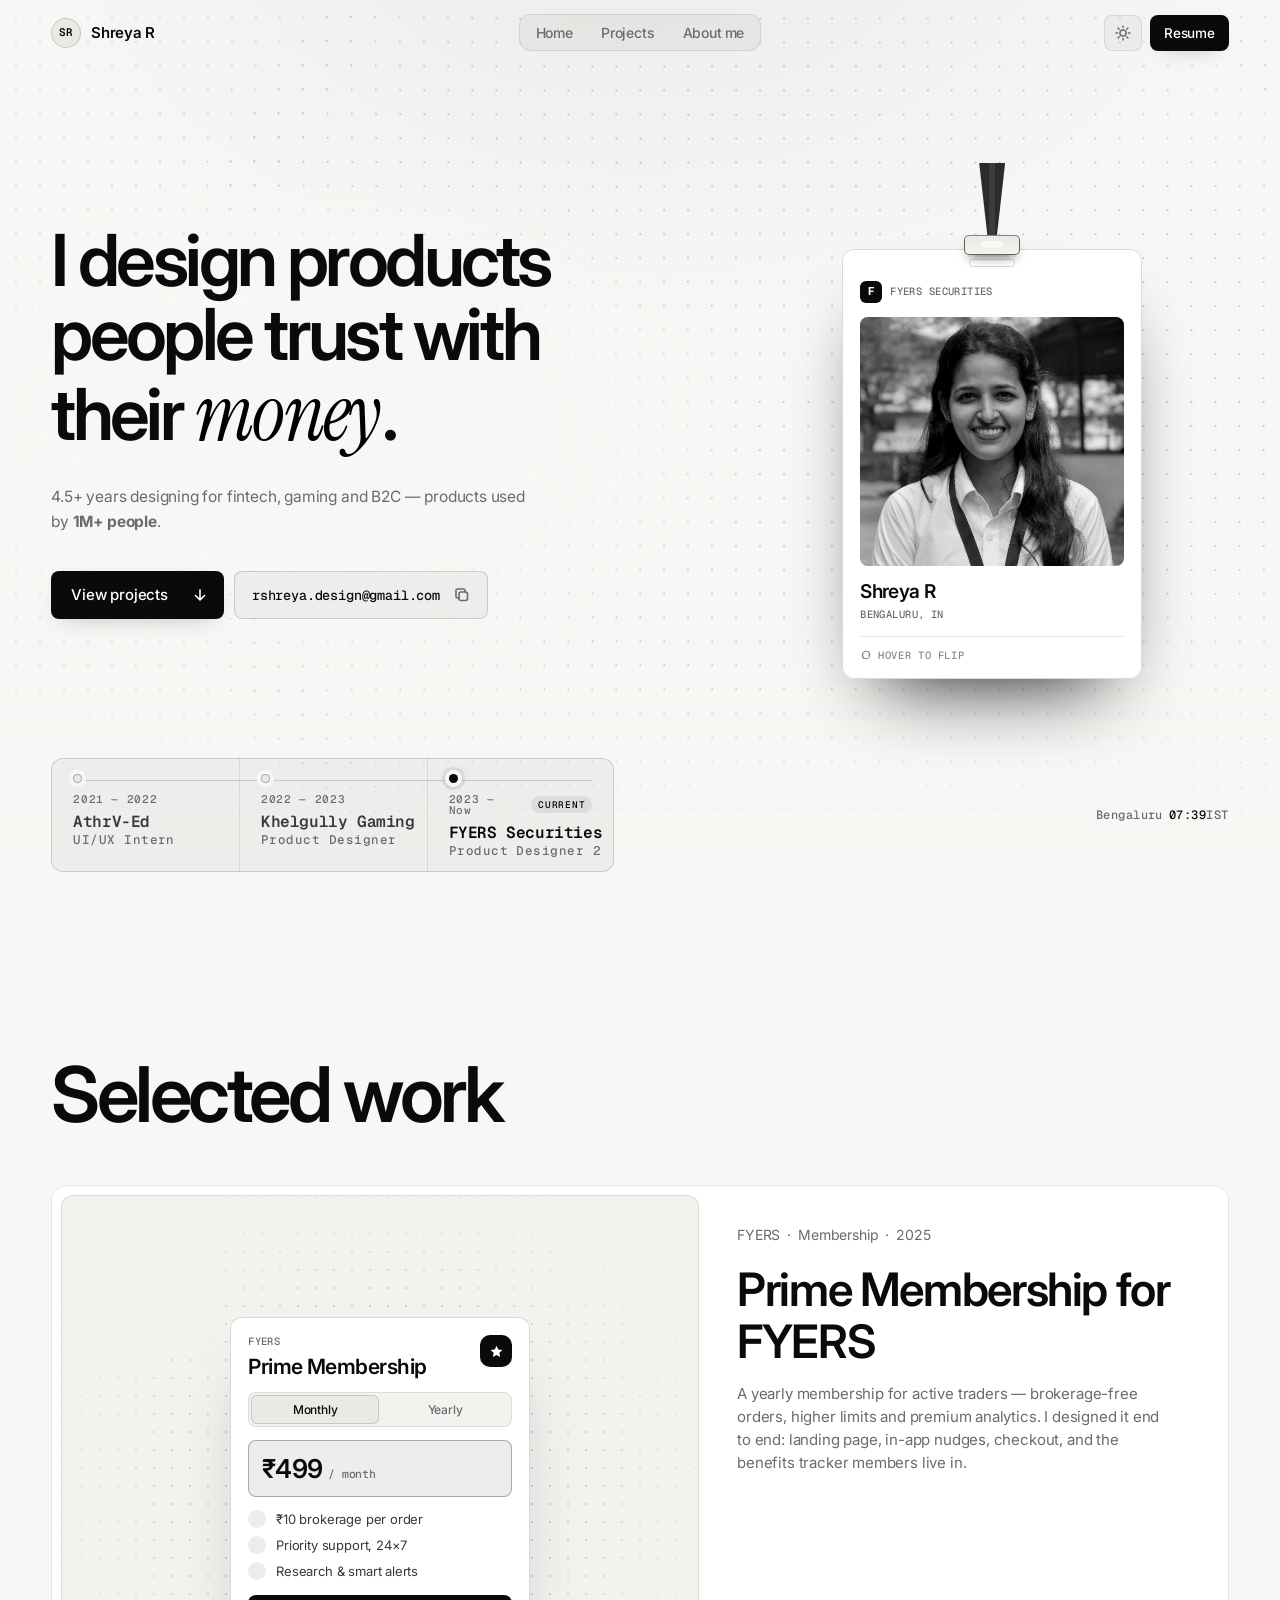
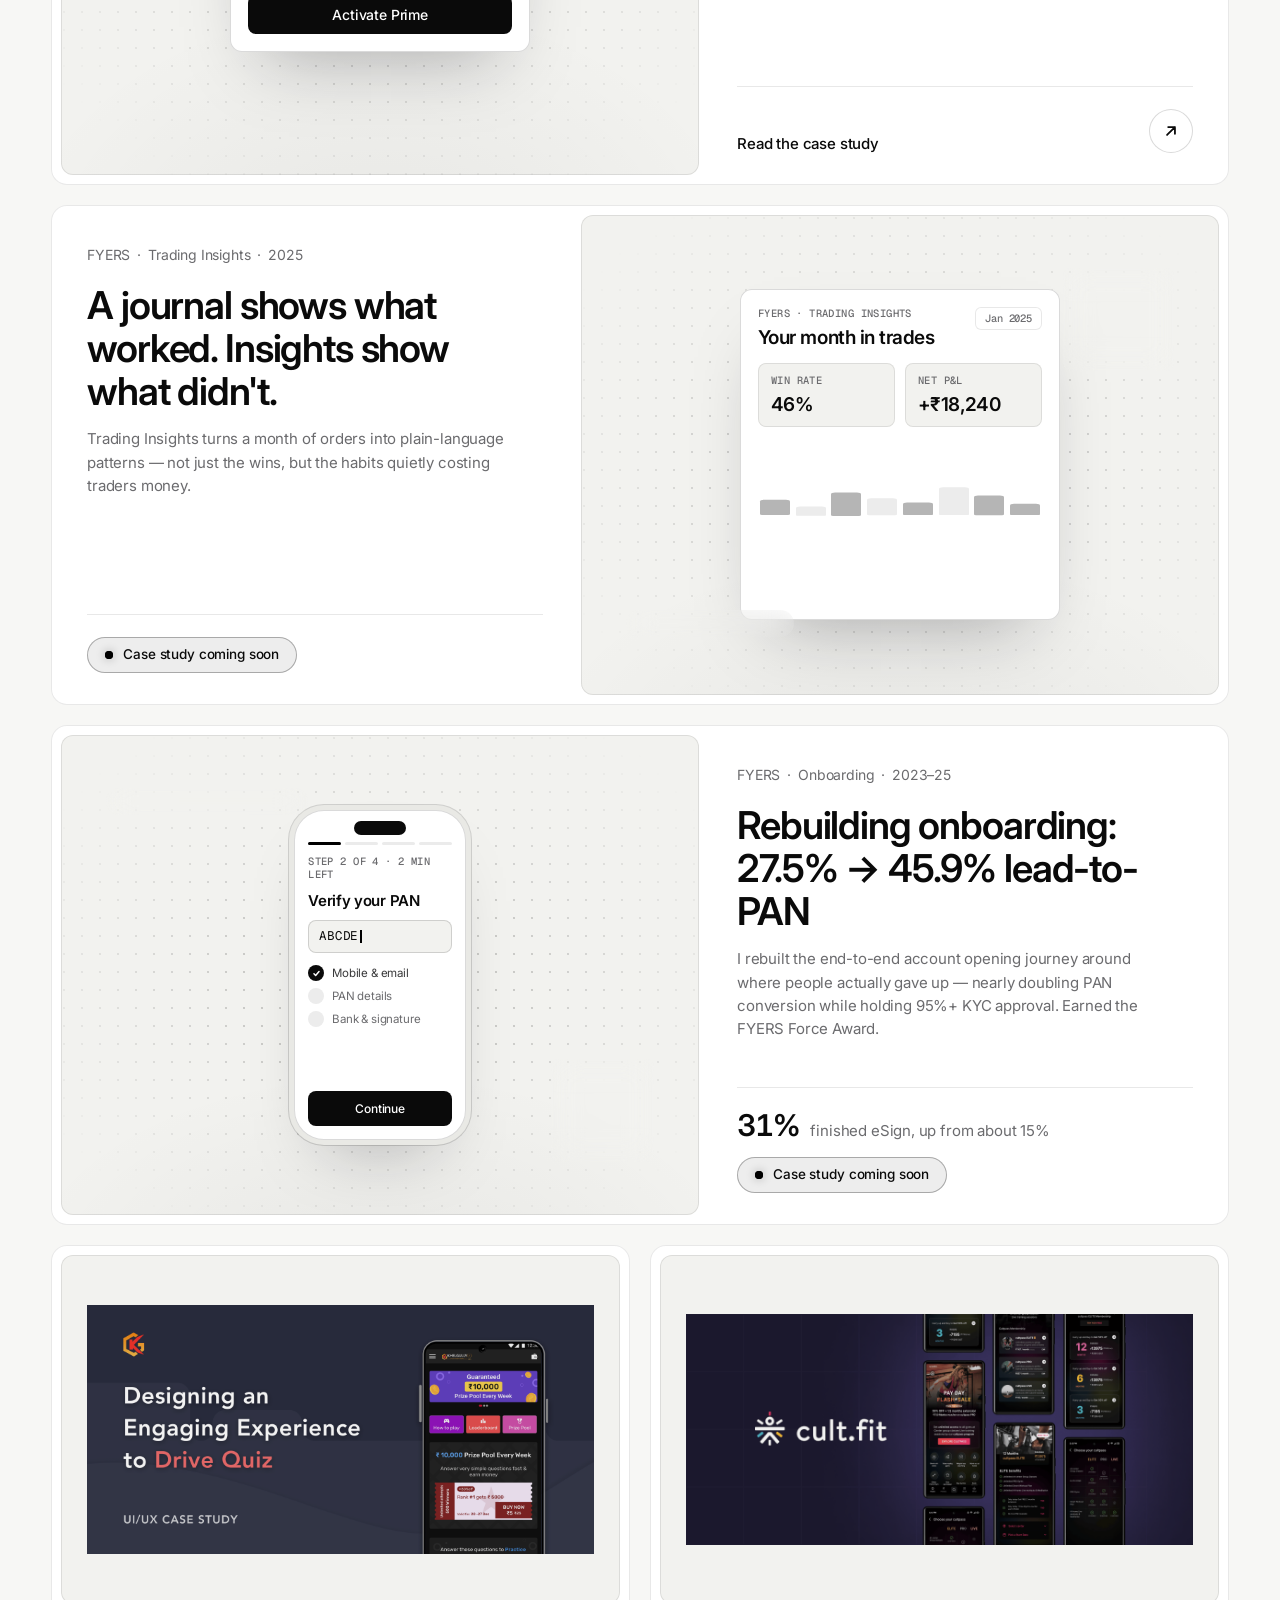
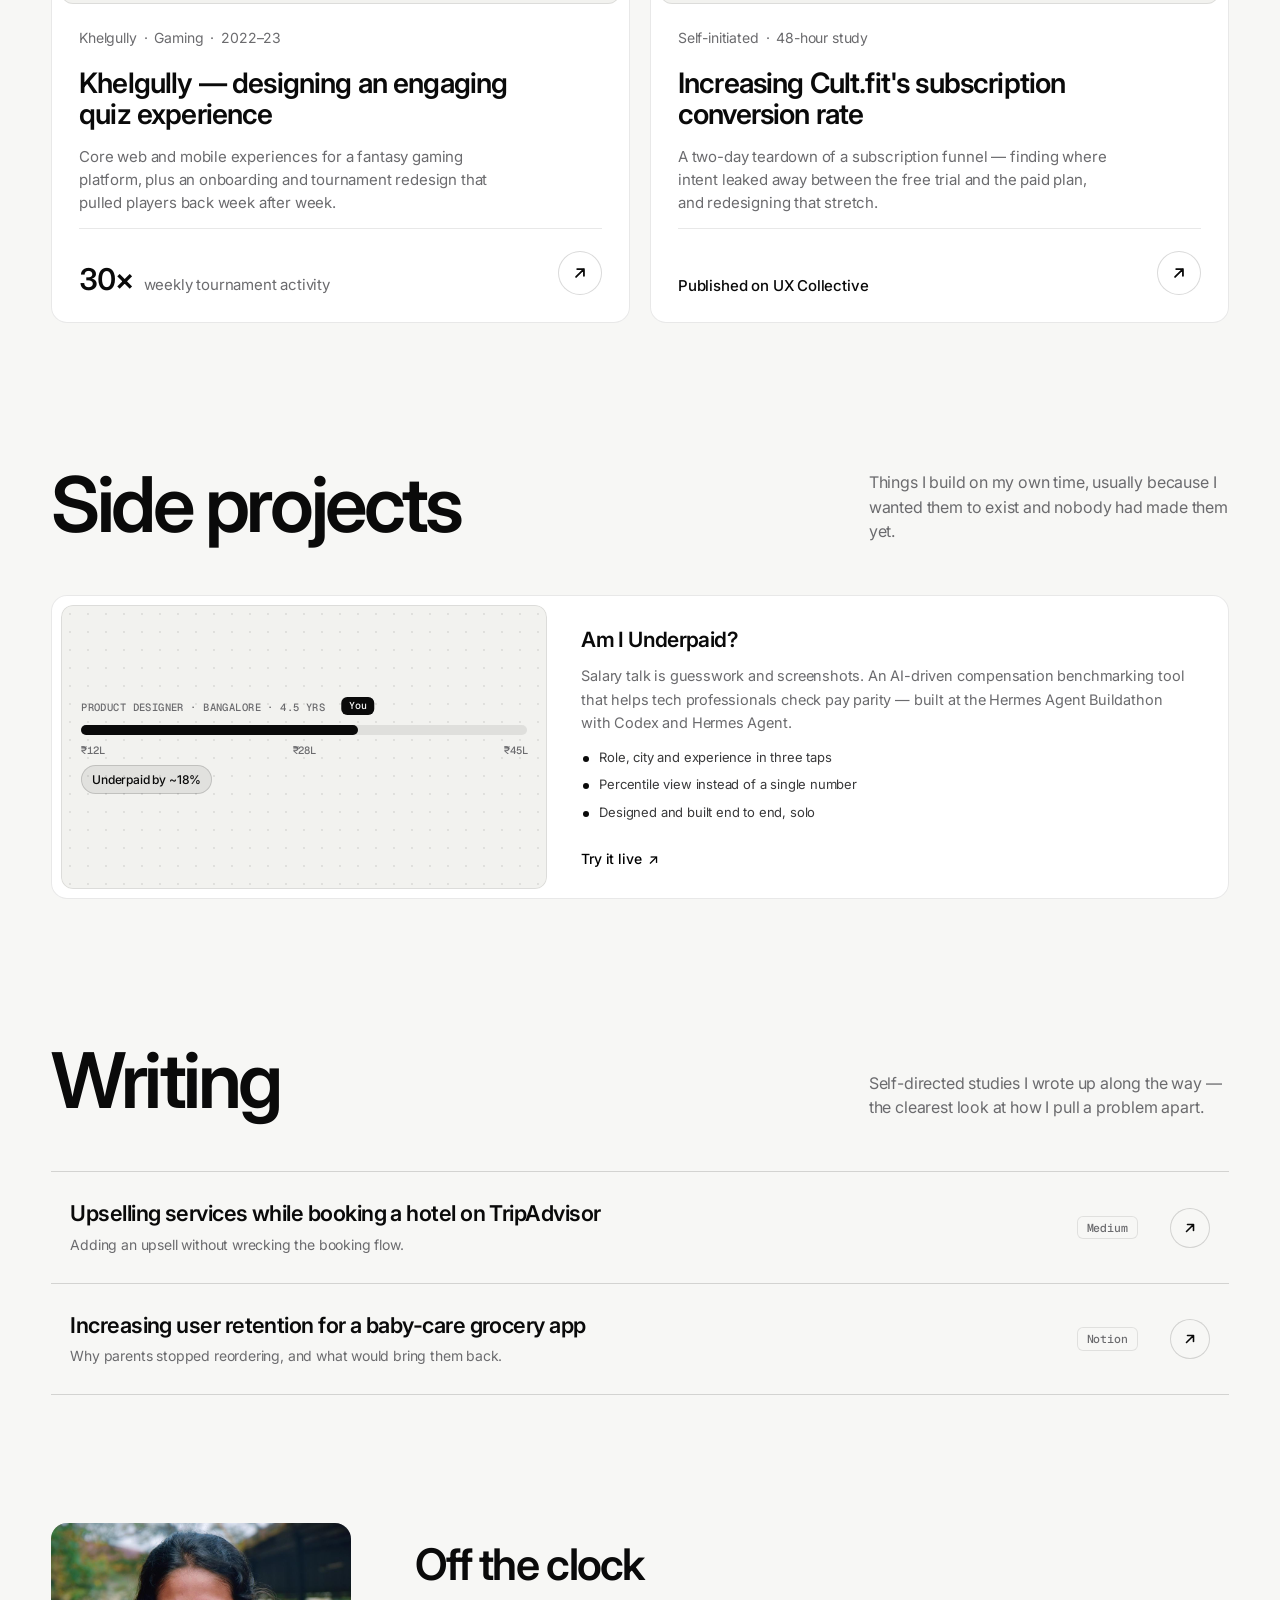
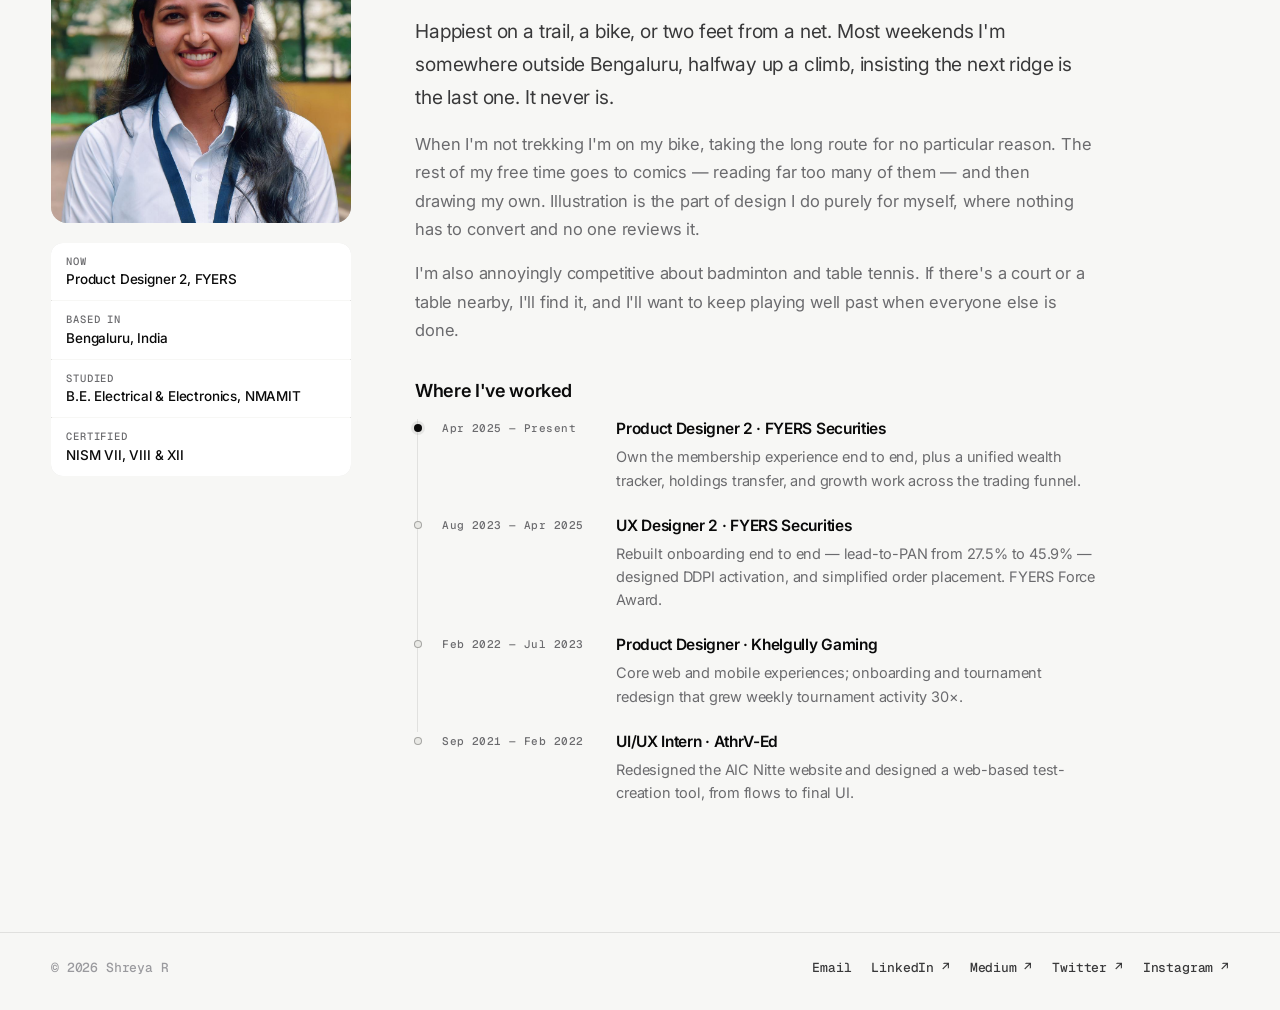
==== commit 41b0e381: "Simplify the project cards - Prime leads with a taller card and larger title; the two published   ar" ====
--- a/index.html
+++ b/index.html
@@ -166,7 +166,7 @@
       <div class="cards">
 
         <!-- CARD 1 — FEATURED -->
-        <a href="case-fyers-prime.html" class="card card--feature reveal-up" style="--accent:#dcf53d; --ink:#4a5a00" data-cursor="Read case study">
+        <a href="case-fyers-prime.html" class="card card--feature card--lead reveal-up" style="--accent:#dcf53d; --ink:#4a5a00" data-cursor="Read case study">
           <div class="card__visual">
             <div class="layer layer--main" style="--depth:14">
               <div class="mock prime">
@@ -220,20 +220,11 @@
           </div>
 
           <div class="card__body">
-            <div class="card__meta">
-              <span class="card__index">01</span>
-              <span>Fintech · Broking</span>
-              <span>Mobile &amp; Web</span>
-              <span>2025</span>
-            </div>
+            <p class="card__meta"><span>FYERS</span><span>Membership</span><span>2025</span></p>
             <h3 class="card__title">Prime Membership for FYERS</h3>
             <p class="card__desc">A yearly membership for active traders — brokerage-free orders, higher limits and premium analytics. I designed it end to end: landing page, in-app nudges, checkout, and the benefits tracker members live in.</p>
             <div class="card__foot">
-              <ul class="metrics">
-                <li><strong>₹0</strong><span>Brokerage on orders</span></li>
-                <li><strong data-count="1000">1,000</strong><span>Trades covered</span></li>
-                <li><strong data-count="7">7</strong><span>Modules gated</span></li>
-              </ul>
+              <span class="card__cta">Read the case study</span>
               <span class="card__arrow" aria-hidden="true">
                 <svg viewBox="0 0 16 16"><path d="M4.5 11.5l7-7M5.5 4.5h6v6"/></svg>
                 <svg viewBox="0 0 16 16"><path d="M4.5 11.5l7-7M5.5 4.5h6v6"/></svg>
@@ -296,12 +287,7 @@
           </div>
 
           <div class="card__body">
-            <div class="card__meta">
-              <span class="card__index">02</span>
-              <span>Fintech · Broking</span>
-              <span>Mobile &amp; Web</span>
-              <span>2025</span>
-            </div>
+            <p class="card__meta"><span>FYERS</span><span>Trading Insights</span><span>2025</span></p>
             <h3 class="card__title">A journal shows what worked. Insights show what didn't.</h3>
             <p class="card__desc">Trading Insights turns a month of orders into plain-language patterns — not just the wins, but the habits quietly costing traders money.</p>
             <div class="card__foot">
@@ -345,20 +331,11 @@
           </div>
 
           <div class="card__body">
-            <div class="card__meta">
-              <span class="card__index">03</span>
-              <span>Fintech · Onboarding</span>
-              <span>Mobile &amp; Web</span>
-              <span>2023–25</span>
-            </div>
+            <p class="card__meta"><span>FYERS</span><span>Onboarding</span><span>2023–25</span></p>
             <h3 class="card__title">Rebuilding onboarding: 27.5% → 45.9% lead-to-PAN</h3>
             <p class="card__desc">I rebuilt the end-to-end account opening journey around where people actually gave up — nearly doubling PAN conversion while holding 95%+ KYC approval. Earned the FYERS Force Award.</p>
             <div class="card__foot">
-              <ul class="metrics">
-                <li><strong data-count="45.9" data-suffix="%">45.9%</strong><span>Lead to PAN</span></li>
-                <li><strong data-count="31" data-suffix="%">31%</strong><span>Lead to eSign</span></li>
-                <li><strong data-count="82.7" data-suffix="%">82.7%</strong><span>First trade</span></li>
-              </ul>
+              <p class="result"><strong data-count="31" data-suffix="%">31%</strong><span>finished eSign, up from about 15%</span></p>
               <span class="soon">
                 <span class="soon__dot" aria-hidden="true"></span>
                 Case study coming soon
@@ -369,24 +346,16 @@
 
 
         <!-- CARD 4 — KHELGULLY -->
-        <a href="https://medium.com/@shreyar18/khelgully-designing-an-engaging-experience-to-drive-quiz-ui-ux-case-study-fc293f592536" target="_blank" rel="noopener" class="card card--feature card--shot reveal-up" data-cursor="Read on Medium">
+        <a href="https://medium.com/@shreyar18/khelgully-designing-an-engaging-experience-to-drive-quiz-ui-ux-case-study-fc293f592536" target="_blank" rel="noopener" class="card card--half card--shot reveal-up" data-cursor="Read on Medium">
           <div class="card__visual card__visual--shot">
             <img src="img/khelgully.png" alt="Khelgully quiz experience" loading="lazy" />
           </div>
           <div class="card__body">
-            <div class="card__meta">
-              <span class="card__index">04</span>
-              <span>Gaming · Web &amp; Mobile</span>
-              <span>2022–23</span>
-            </div>
+            <p class="card__meta"><span>Khelgully</span><span>Gaming</span><span>2022–23</span></p>
             <h3 class="card__title">Khelgully — designing an engaging quiz experience</h3>
             <p class="card__desc">Core web and mobile experiences for a fantasy gaming platform, plus an onboarding and tournament redesign that pulled players back week after week.</p>
             <div class="card__foot">
-              <ul class="metrics">
-                <li><strong data-count="40" data-prefix="+" data-suffix="%">+40%</strong><span>Session time</span></li>
-                <li><strong data-count="30" data-prefix="+" data-suffix="%">+30%</strong><span>Installs</span></li>
-                <li><strong data-count="30" data-suffix="×">30×</strong><span>Weekly tournaments</span></li>
-              </ul>
+              <p class="result"><strong data-count="30" data-suffix="×">30×</strong><span>weekly tournament activity</span></p>
               <span class="card__arrow" aria-hidden="true">
                 <svg viewBox="0 0 16 16"><path d="M4.5 11.5l7-7M5.5 4.5h6v6"/></svg>
                 <svg viewBox="0 0 16 16"><path d="M4.5 11.5l7-7M5.5 4.5h6v6"/></svg>
@@ -396,23 +365,16 @@
         </a>
 
         <!-- CARD 5 — CULT.FIT -->
-        <a href="https://bootcamp.uxdesign.cc/case-study-increasing-cult-fits-subscription-conversion-rate-in-48-hours-eb1a8e8a8b81" target="_blank" rel="noopener" class="card card--feature card--shot reveal-up" data-cursor="Read on UX Collective">
+        <a href="https://bootcamp.uxdesign.cc/case-study-increasing-cult-fits-subscription-conversion-rate-in-48-hours-eb1a8e8a8b81" target="_blank" rel="noopener" class="card card--half card--shot reveal-up" style="--d:.08s" data-cursor="Read on UX Collective">
           <div class="card__visual card__visual--shot">
             <img src="img/cultfit.png" alt="Cult.fit subscription conversion case study" loading="lazy" />
           </div>
           <div class="card__body">
-            <div class="card__meta">
-              <span class="card__index">05</span>
-              <span>Self-initiated · B2C</span>
-              <span>48-hour study</span>
-            </div>
+            <p class="card__meta"><span>Self-initiated</span><span>48-hour study</span></p>
             <h3 class="card__title">Increasing Cult.fit's subscription conversion rate</h3>
             <p class="card__desc">A two-day teardown of a subscription funnel — finding where intent leaked away between the free trial and the paid plan, and redesigning that stretch.</p>
             <div class="card__foot">
-              <ul class="metrics">
-                <li><strong>48 hrs</strong><span>End to end</span></li>
-                <li><strong>UX Collective</strong><span>Published</span></li>
-              </ul>
+              <span class="card__cta">Published on UX Collective</span>
               <span class="card__arrow" aria-hidden="true">
                 <svg viewBox="0 0 16 16"><path d="M4.5 11.5l7-7M5.5 4.5h6v6"/></svg>
                 <svg viewBox="0 0 16 16"><path d="M4.5 11.5l7-7M5.5 4.5h6v6"/></svg>
@@ -470,8 +432,7 @@
 
       <div class="work__head reveal-up">
         <div>
-          <p class="label">Writing</p>
-          <h2 class="work__title">Case studies &amp; writing</h2>
+          <h2 class="work__title">Writing</h2>
         </div>
         <p class="work__intro">Self-directed studies I wrote up along the way — the clearest look at how I pull a problem apart.</p>
       </div>
@@ -479,7 +440,6 @@
       <ul class="elist">
         <li class="reveal-up" style="--d:.12s">
           <a href="https://medium.com/@shreyar18/upselling-services-while-booking-the-hotel-in-the-tripadvisor-app-8d4d19a1f620" target="_blank" rel="noopener">
-            <span class="elist__num">01</span>
             <span class="elist__main">
               <strong>Upselling services while booking a hotel on TripAdvisor</strong>
               <span class="elist__desc">Adding an upsell without wrecking the booking flow.</span>
@@ -493,7 +453,6 @@
         </li>
         <li class="reveal-up" style="--d:.18s">
           <a href="https://shreyardesign.notion.site/An-attempt-to-increase-User-Retention-for-a-Grocery-App-that-offers-Baby-Care-Products-3b6c0ec020804f718cbd8c8e824566c6" target="_blank" rel="noopener">
-            <span class="elist__num">02</span>
             <span class="elist__main">
               <strong>Increasing user retention for a baby-care grocery app</strong>
               <span class="elist__desc">Why parents stopped reordering, and what would bring them back.</span>
@@ -526,7 +485,6 @@
       </div>
 
       <div class="about__body reveal-up" style="--d:.08s">
-        <p class="label">About me</p>
         <h2 class="about__title">Off the clock</h2>
 
         <p class="about__lead">Happiest on a trail, a bike, or two feet from a net. Most weekends I'm somewhere outside Bengaluru, halfway up a climb, insisting the next ridge is the last one. It never is.</p>
@@ -534,15 +492,6 @@
         <p>When I'm not trekking I'm on my bike, taking the long route for no particular reason. The rest of my free time goes to comics — reading far too many of them — and then drawing my own. Illustration is the part of design I do purely for myself, where nothing has to convert and no one reviews it.</p>
 
         <p>I'm also annoyingly competitive about badminton and table tennis. If there's a court or a table nearby, I'll find it, and I'll want to keep playing well past when everyone else is done.</p>
-
-        <ul class="hobbies">
-          <li><span aria-hidden="true">🥾</span>Trekking</li>
-          <li><span aria-hidden="true">🏍️</span>Riding</li>
-          <li><span aria-hidden="true">📚</span>Comics</li>
-          <li><span aria-hidden="true">✏️</span>Illustration</li>
-          <li><span aria-hidden="true">🏸</span>Badminton</li>
-          <li><span aria-hidden="true">🏓</span>Table tennis</li>
-        </ul>
 
         <h3 class="about__sub">Where I've worked</h3>
         <ol class="xp">
--- a/styles.css
+++ b/styles.css
@@ -508,7 +508,7 @@
 }
 .work__intro { max-width: 36ch; margin: 0; color: var(--muted); line-height: 1.55; }
 
-.cards { display: grid; grid-template-columns: minmax(0, 1fr); gap: 20px; }
+.cards { display: grid; grid-template-columns: repeat(2, minmax(0, 1fr)); gap: 20px; }
 
 .js .reveal-up { opacity: 0; transform: translateY(48px); }
 .js .reveal-up.is-in {
@@ -540,9 +540,14 @@
   box-shadow: inset 0 0 0 1px var(--line-2), var(--shadow-lg);
 }
 .card--feature { grid-column: 1 / -1; flex-direction: row; }
-/* Stacked full-width cards alternate which side the mockup sits on */
-.cards .card:nth-child(even) { flex-direction: row-reverse; }
-.cards .card:nth-child(even) .card__body { padding: 40px 28px 32px 36px; }
+/* Full-width cards alternate which side the mockup sits on */
+.cards .card--feature:nth-child(even) { flex-direction: row-reverse; }
+.cards .card--feature:nth-child(even) .card__body { padding: 40px 28px 32px 36px; }
+/* The lead project gets more room than the rest */
+.card--feature.card--lead .card__visual { min-height: 580px; }
+.card--feature.card--lead .card__title { font-size: clamp(32px, 3.6vw, 52px); }
+/* Published articles sit side by side, below the case studies */
+.card--half .card__visual { min-height: 0; }
 
 /* Spotlight border that follows the pointer */
 .card::before {
@@ -616,9 +621,9 @@
 }
 .card--feature .card__body { flex: 1 1 0; padding: 40px 36px 32px 28px; }
 
-.card__meta { display: flex; flex-wrap: wrap; gap: 6px; font: 500 12px/1 var(--mono); color: var(--muted); }
-.card__meta span { padding: 6px 9px; border-radius: var(--r-sm); box-shadow: inset 0 0 0 1px var(--line); }
-.card__meta .card__index { color: var(--brand-hi); background: var(--brand-soft); box-shadow: none; }
+/* Company · project · year as one quiet line */
+.card__meta { margin: 0; font-size: 14px; line-height: 1.4; color: var(--muted); }
+.card__meta span + span::before { content: "·"; margin: 0 0.5em; }
 
 .card__title {
   margin: 6px 0 0;
@@ -645,6 +650,16 @@
 }
 .metrics span { font: 500 11.5px/1.4 var(--mono); color: var(--muted); }
 .card:hover .metrics li:first-child strong { color: var(--brand-hi); }
+
+/* One result per card: the number, then what it means in plain words */
+.card__foot:has(.result) { flex-wrap: wrap; }
+.result { display: flex; align-items: baseline; gap: 10px; margin: 0; flex: 1 1 240px; }
+.result strong {
+  font-size: 30px; font-weight: 600; letter-spacing: -0.03em; line-height: 1;
+  font-variant-numeric: tabular-nums;
+}
+.result span { font-size: 15px; line-height: 1.4; color: var(--muted); }
+.card__cta { font-size: 15px; font-weight: 500; color: var(--text); }
 
 .card__arrow {
   flex: none; position: relative;
@@ -1037,7 +1052,6 @@
 }
 .elist a:hover::before { opacity: 1; transform: none; }
 .elist a:hover { padding-left: clamp(18px, 2.2vw, 30px); }
-.elist__num { font: 500 12px/1 var(--mono); color: var(--muted); }
 .elist__main { flex: 1; min-width: 0; }
 .elist__main strong {
   display: block;
@@ -1397,17 +1411,6 @@
 }
 
 
-.hobbies { display: flex; flex-wrap: wrap; gap: 8px; margin: 26px 0 0; padding: 0; list-style: none; }
-.hobbies li {
-  display: inline-flex; align-items: center; gap: 8px;
-  padding: 9px 14px; border-radius: 999px;
-  background: var(--fill);
-  box-shadow: inset 0 0 0 1px var(--line-2);
-  font-size: 13.5px; font-weight: 500; color: var(--body);
-  transition: transform .4s var(--ease), background-color .3s, box-shadow .3s, color .3s;
-}
-.hobbies li span { font-size: 15px; line-height: 1; }
-.hobbies li:hover { transform: translateY(-3px); background: var(--fill-2); box-shadow: inset 0 0 0 1px var(--line-3); color: var(--text); }
 
 /* ═════════════════════════════ CURSOR CHIP ═════════════════════════════ */
 .cursor-chip { position: fixed; top: 0; left: 0; z-index: 80; pointer-events: none; will-change: transform; }
@@ -1444,10 +1447,14 @@
 }
 @media (max-width: 960px) {
   .card--feature,
-  .cards .card:nth-child(even) { flex-direction: column; }
-  .cards .card:nth-child(even) .card__body { padding: 24px 28px 28px; }
+  .cards .card--feature:nth-child(even) { flex-direction: column; }
+  .cards .card--feature:nth-child(even) .card__body { padding: 24px 28px 28px; }
   .card--feature .card__visual { flex: none; min-height: 420px; margin: 10px 10px 0; }
+  .card--feature.card--lead .card__visual { min-height: 480px; }
   .card--feature .card__body { padding: 24px 28px 28px; }
+}
+@media (max-width: 720px) {
+  .cards { grid-template-columns: minmax(0, 1fr); }
 }
 
 @media (max-width: 560px) {
@@ -1475,6 +1482,8 @@
   .float { --mock-scale: .8; }
   .metrics { gap: 10px 20px; }
   .metrics strong { font-size: 22px; }
+  .result { flex-direction: column; gap: 4px; }
+  .result strong { font-size: 26px; }
 }
 @media (max-width: 480px) {
   .nav { grid-template-columns: auto auto; gap: 8px; justify-content: space-between; }
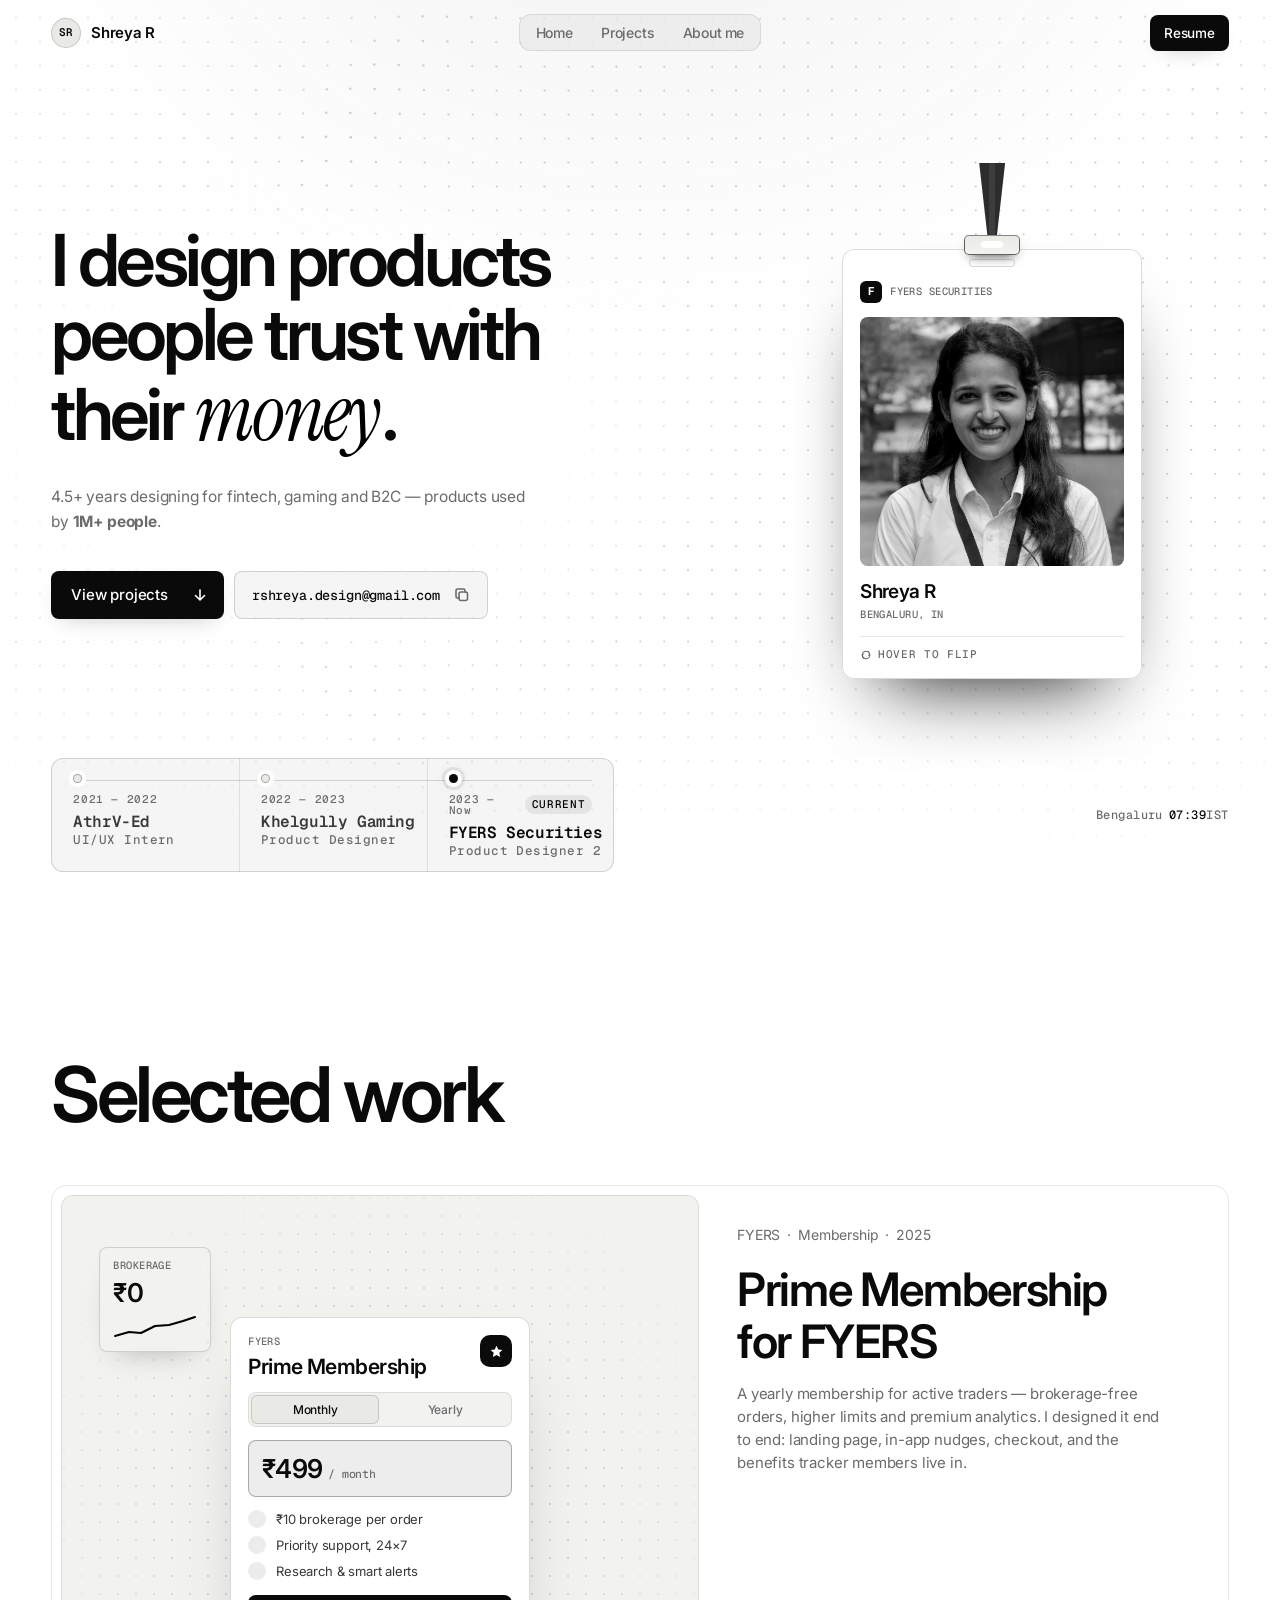
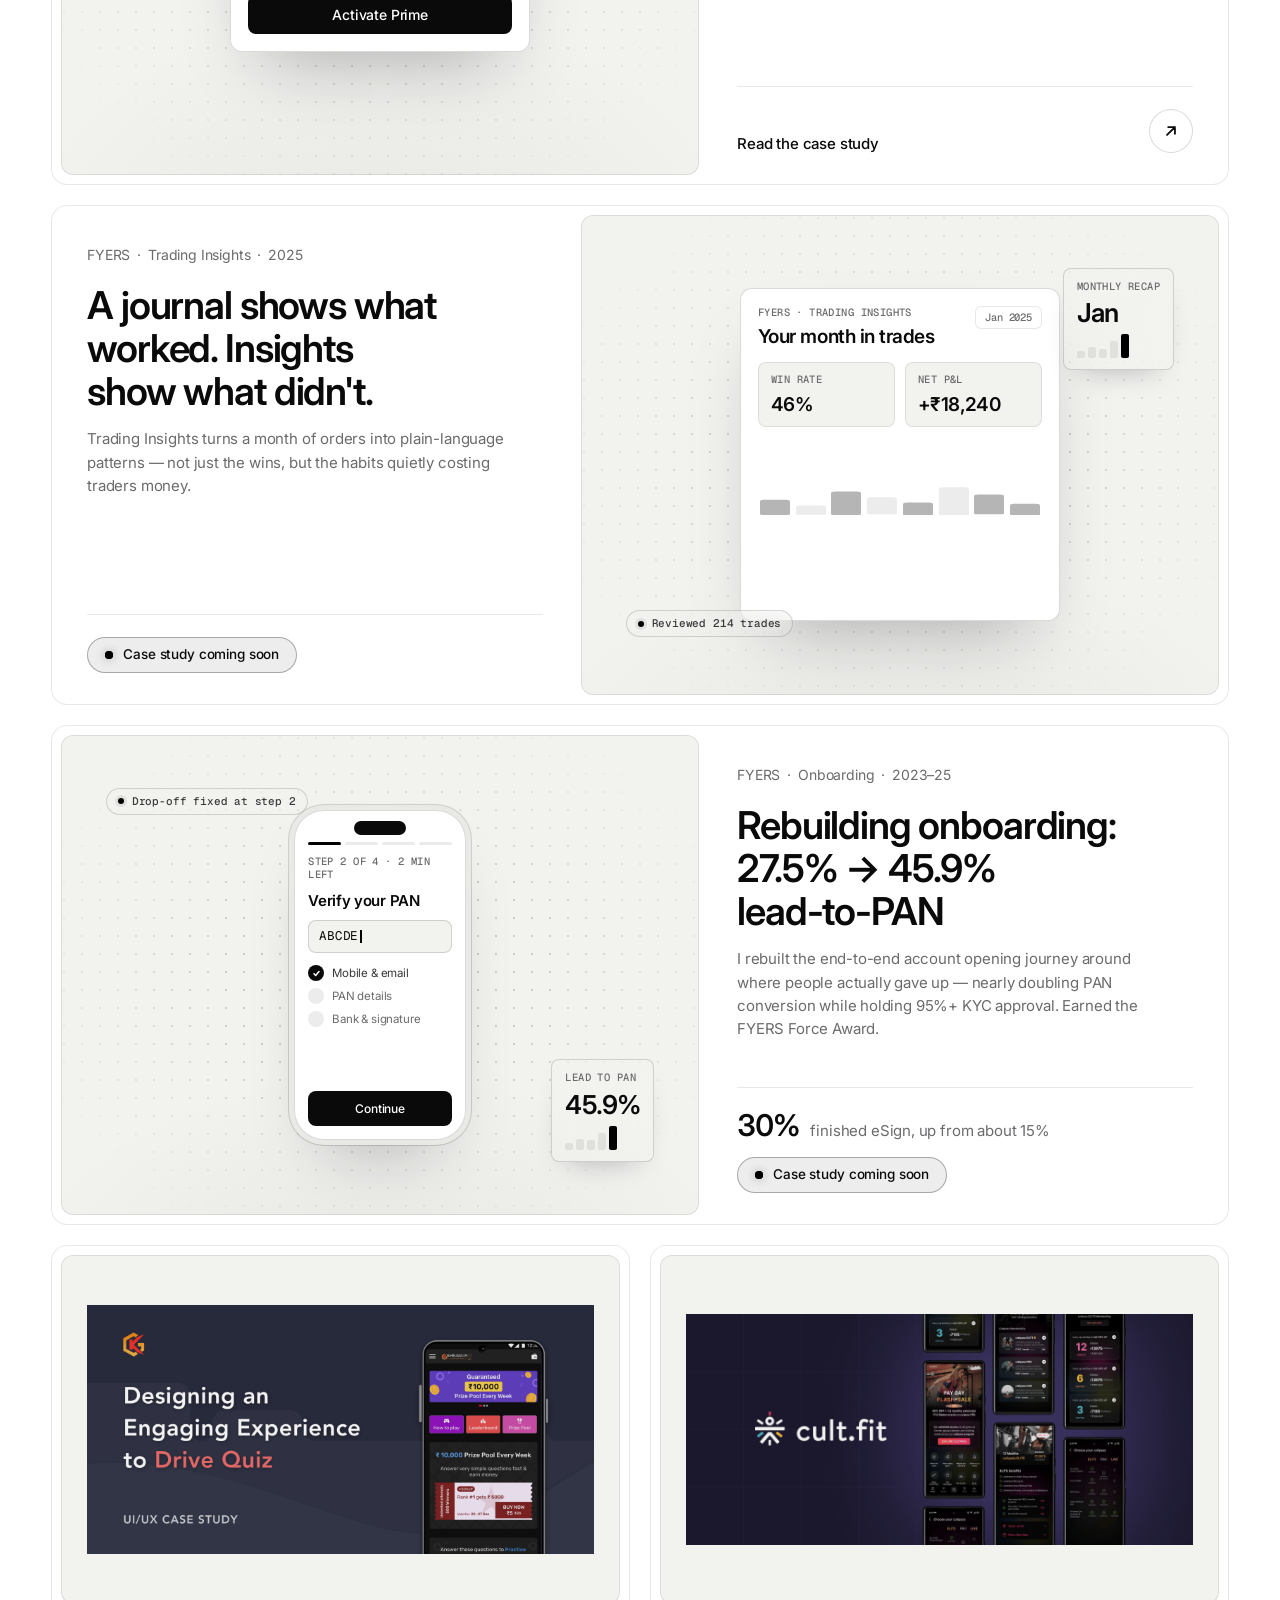
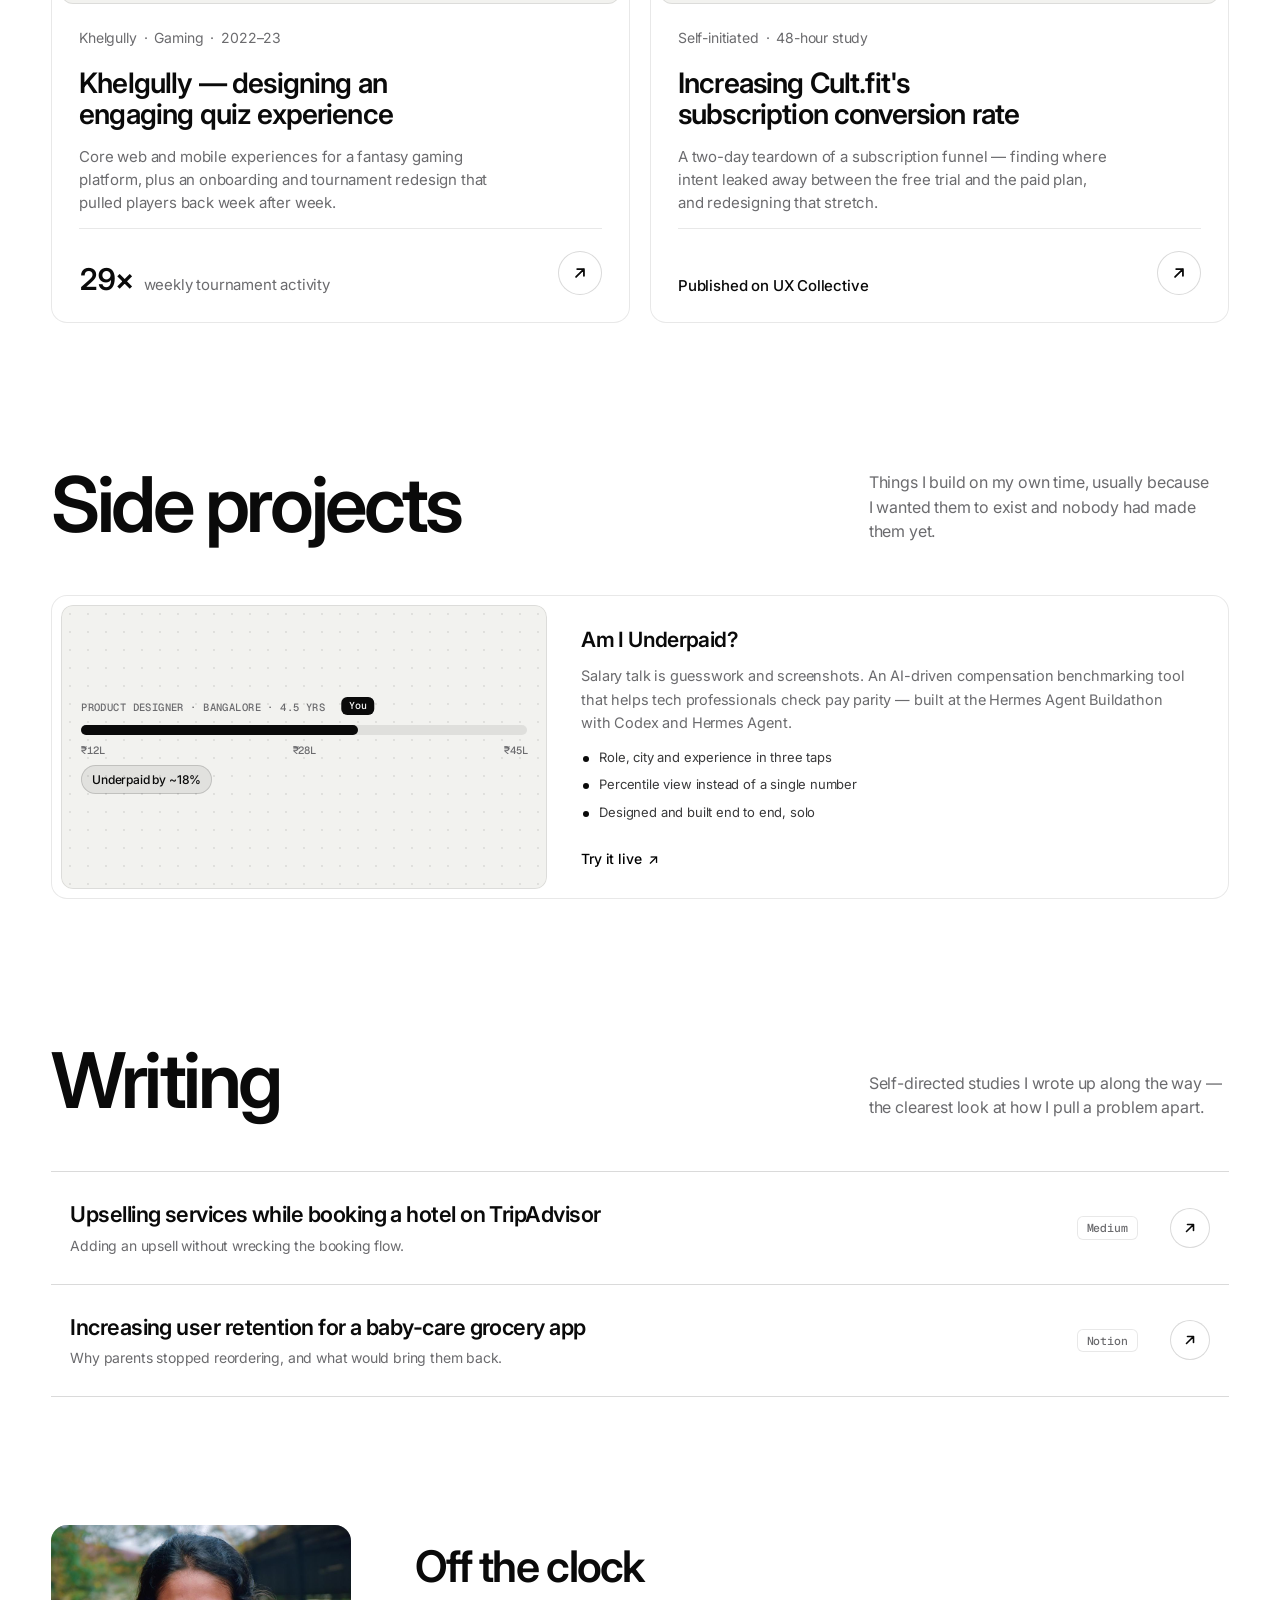
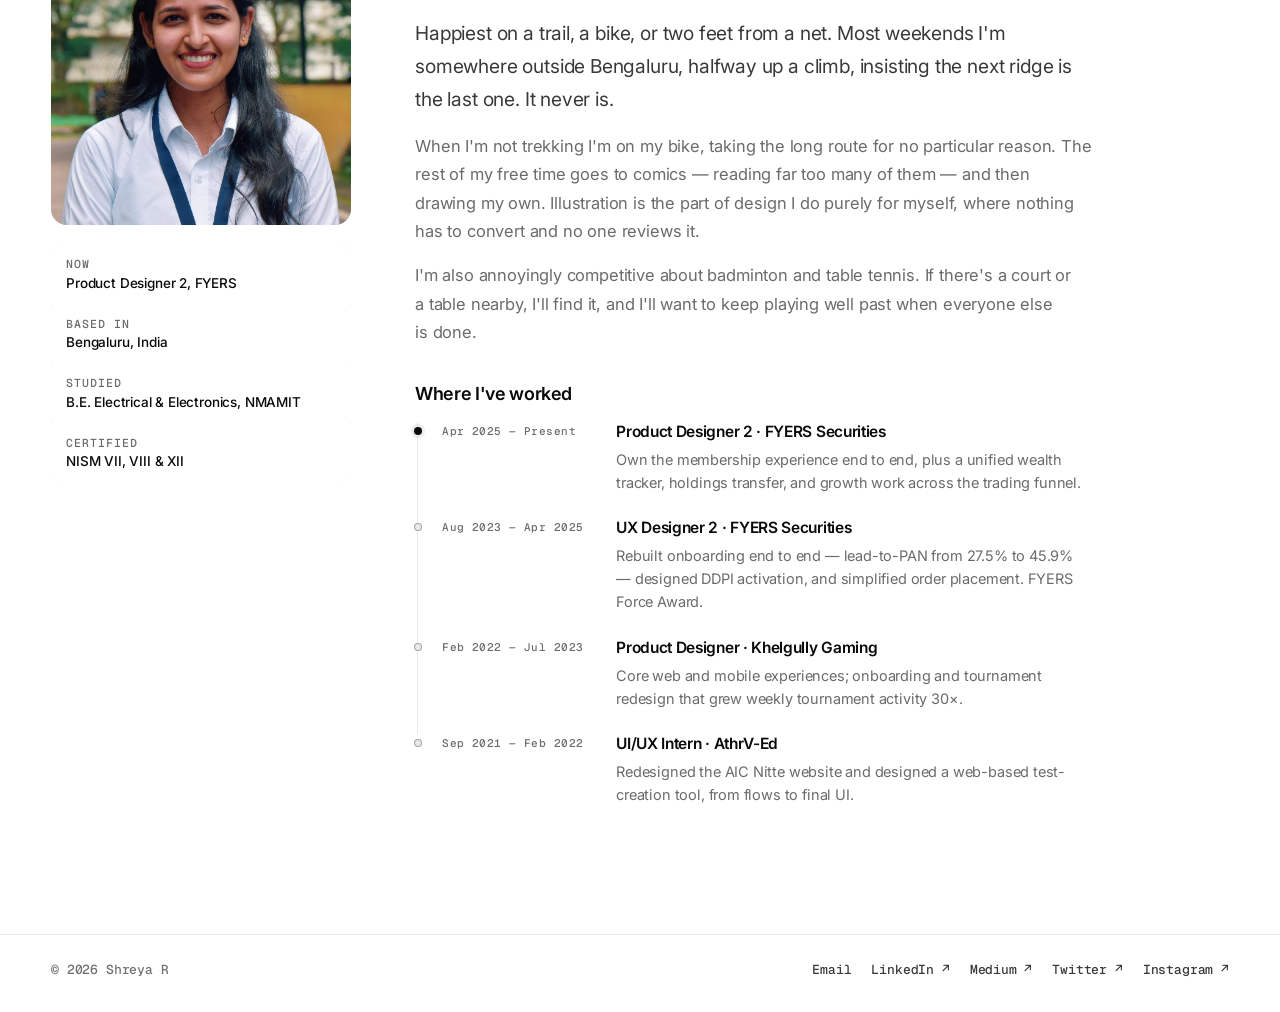
==== commit 216754e0: "Light theme only: remove dark theme and toggle, pure white background Co-Authored-By: Claude Opus 5." ====
--- a/index.html
+++ b/index.html
@@ -5,16 +5,9 @@
   <meta name="viewport" content="width=device-width, initial-scale=1.0" />
   <title>Shreya R — Product Designer</title>
   <meta name="description" content="Shreya R — product designer with 4.5+ years across fintech, gaming and B2C. Memberships, onboarding and trading insights at FYERS." />
-  <meta name="theme-color" content="#f7f7f5" media="(prefers-color-scheme: light)" />
-  <meta name="theme-color" content="#08090a" media="(prefers-color-scheme: dark)" />
+  <meta name="theme-color" content="#ffffff" />
   <script>
     document.documentElement.classList.add('js');
-    (function () {
-      var saved = null;
-      try { saved = localStorage.getItem('theme'); } catch (e) {}
-      var dark = saved ? saved === 'dark' : window.matchMedia('(prefers-color-scheme: dark)').matches;
-      if (dark) document.documentElement.setAttribute('data-theme', 'dark');
-    })();
   </script>
   <link rel="preconnect" href="https://fonts.googleapis.com" />
   <link rel="preconnect" href="https://fonts.gstatic.com" crossorigin />
@@ -38,12 +31,6 @@
       <a href="#about">About<span class="nav__long"> me</span></a>
     </nav>
     <div class="nav__actions">
-      <button type="button" class="theme-toggle" id="themeToggle" aria-label="Switch theme" title="Switch theme">
-        <span class="theme-toggle__track" aria-hidden="true">
-          <svg class="theme-toggle__sun" viewBox="0 0 16 16"><circle cx="8" cy="8" r="3.1"/><path d="M8 1v1.6M8 13.4V15M15 8h-1.6M2.6 8H1M12.9 3.1l-1.1 1.1M4.2 11.8l-1.1 1.1M12.9 12.9l-1.1-1.1M4.2 4.2L3.1 3.1"/></svg>
-          <svg class="theme-toggle__moon" viewBox="0 0 16 16"><path d="M13.5 9.6A5.8 5.8 0 0 1 6.4 2.5a5.8 5.8 0 1 0 7.1 7.1z"/></svg>
-        </span>
-      </button>
     <a class="nav__resume" href="https://drive.google.com/file/d/1bgh8Nef4t42Xf_6Ved0tOeXRxqjm5tXZ/view?usp=sharing" target="_blank" rel="noopener">
       Resume
     </a>
--- a/styles.css
+++ b/styles.css
@@ -1,9 +1,8 @@
 /* ═════════════════════════════ TOKENS ═════════════════════════════ */
-/* Light is the default; [data-theme="dark"] on <html> flips every value.
-   Monochrome throughout — the "brand" is simply ink on paper, inverted. */
+/* Light only. Monochrome throughout — the "brand" is simply ink on paper. */
 :root {
-  --bg: #f7f7f5;
-  --bg-2: #f1f1ee;
+  --bg: #ffffff;
+  --bg-2: #f7f7f5;
   --surface: #ffffff;
   --surface-2: #f2f2ef;
   --surface-3: #e9e9e5;
@@ -15,8 +14,9 @@
   --text: #0a0a0a;
   --body: #39393a;
   --muted: #6b6b6e;
-  --muted-2: #8a8a8e;
-  --dim: #9a9a9e;
+  /* Quieter greys still clear 4.5:1 on every light surface they sit on */
+  --muted-2: #6b6b6e;
+  --dim: #707074;
 
   --brand: #0a0a0a;
   --brand-hi: #000000;
@@ -54,47 +54,6 @@
   color-scheme: light;
 }
 
-:root[data-theme="dark"] {
-  --bg: #08090a;
-  --bg-2: #0c0d0e;
-  --surface: #0f1011;
-  --surface-2: #141517;
-  --surface-3: #1b1c1e;
-
-  --line: var(--fill-2);
-  --line-2: var(--fill-2);
-  --line-3: rgba(255, 255, 255, 0.24);
-
-  --text: #f7f8f8;
-  --body: #cfd2d6;
-  --muted: #8d9199;
-  --muted-2: #70747c;
-  --dim: #5a5e66;
-
-  --brand: #f7f8f8;
-  --brand-hi: #ffffff;
-  --brand-soft: var(--fill-2);
-  --brand-glow: rgba(255, 255, 255, 0.22);
-  --on-brand: #08090a;
-
-  --fill: var(--fill);
-  --fill-2: var(--fill-2);
-  --glass: rgba(20, 21, 23, 0.82);
-  --glass-solid: rgba(14, 15, 17, 0.94);
-
-  --shadow-sm: 0 1px 2px rgba(0, 0, 0, 0.5);
-  --shadow-md: var(--shadow-md);
-  --shadow-lg: var(--shadow-lg);
-
-  --dot: var(--fill-2);
-  --dot-rgb: 255, 255, 255;
-  --ambient: rgba(255, 255, 255, 0.07);
-
-  color-scheme: dark;
-}
-
-/* Theme swaps instantly: animating large blurred/translucent layers leaves
-   stale paint in Safari. Small controls keep their own transitions. */
 
 *, *::before, *::after { box-sizing: border-box; }
 html { scroll-behavior: smooth; }
@@ -130,6 +89,9 @@
 :focus-visible { outline: 2px solid var(--brand-hi); outline-offset: 3px; }
 
 .container { max-width: var(--max); margin: 0 auto; }
+/* Even heading lines; no single orphaned word at the end of a paragraph */
+h1, h2, h3 { text-wrap: balance; }
+p, li { text-wrap: pretty; }
 .label {
   margin: 0;
   font: 500 12px/1 var(--mono);
@@ -205,31 +167,6 @@
 .nav__resume svg { width: 14px; height: 14px; fill: none; stroke: currentColor; stroke-width: 1.6; stroke-linecap: round; stroke-linejoin: round; transition: transform .4s var(--ease); }
 .nav__resume:hover { background: var(--brand-hi); box-shadow: 0 12px 26px -12px var(--brand-glow); }
 .nav__resume:hover svg { transform: translateY(2px); }
-
-/* ─── Theme toggle ─── */
-.theme-toggle {
-  justify-self: end;
-  width: 38px; height: 36px; padding: 0;
-  display: grid; place-items: center;
-  border: 0; border-radius: var(--r-md);
-  background: var(--fill);
-  box-shadow: inset 0 0 0 1px var(--line);
-  color: var(--muted);
-  cursor: pointer;
-  transition: background-color .3s, color .3s, box-shadow .3s;
-}
-.theme-toggle:hover { background: var(--fill-2); color: var(--text); box-shadow: inset 0 0 0 1px var(--line-2); }
-.theme-toggle__track { position: relative; display: grid; place-items: center; width: 16px; height: 16px; overflow: hidden; }
-.theme-toggle svg {
-  grid-area: 1 / 1;
-  width: 16px; height: 16px;
-  fill: none; stroke: currentColor; stroke-width: 1.5; stroke-linecap: round; stroke-linejoin: round;
-  transition: transform .55s var(--ease), opacity .4s var(--ease);
-}
-/* light showing: sun in view, moon waiting below */
-.theme-toggle__moon { transform: translateY(130%) rotate(-40deg); opacity: 0; }
-:root[data-theme="dark"] .theme-toggle__sun { transform: translateY(-130%) rotate(40deg); opacity: 0; }
-:root[data-theme="dark"] .theme-toggle__moon { transform: none; opacity: 1; }
 
 /* ═════════════════════════════ HERO ═════════════════════════════ */
 .hero {
@@ -930,7 +867,7 @@
 }
 .card:hover .insights__tip { opacity: 1; transform: none; transition-delay: .45s; }
 @media (hover: none) { .insights__tip { opacity: 1; transform: none; } }
-.insights__tip strong { display: block; margin-bottom: 3px; font-size: 13px; font-weight: 600; line-height: 1.25; }
+.insights__tip strong { display: block; margin-bottom: 3px; font-size: 13px; font-weight: 600; line-height: 1.3; }
 .insights__bulb {
   flex: none; width: 30px; height: 30px; border-radius: var(--r-sm);
   display: grid; place-items: center;
@@ -1055,7 +992,7 @@
 .elist__main { flex: 1; min-width: 0; }
 .elist__main strong {
   display: block;
-  font-size: clamp(17px, 1.7vw, 22px); font-weight: 600; letter-spacing: -0.025em; line-height: 1.25;
+  font-size: clamp(17px, 1.7vw, 22px); font-weight: 600; letter-spacing: -0.025em; line-height: 1.3;
 }
 .elist__desc { display: block; margin-top: 6px; font-size: 14px; line-height: 1.5; color: var(--muted); }
 .elist__tag {
@@ -1124,7 +1061,7 @@
 .about__photo img { width: 100%; height: 100%; object-fit: cover; display: block; }
 .about__meta { display: grid; gap: 1px; margin: 0; padding: 0; list-style: none; border-radius: var(--r-lg); overflow: hidden; box-shadow: inset 0 0 0 1px var(--line); }
 .about__meta li { display: grid; gap: 5px; padding: 13px 15px; background: var(--surface); }
-.about__meta span { font: 500 10.5px/1 var(--mono); letter-spacing: 0.08em; text-transform: uppercase; color: var(--muted); }
+.about__meta span { font: 500 11.5px/1 var(--mono); letter-spacing: 0.08em; text-transform: uppercase; color: var(--muted); }
 .about__meta b { font-size: 13.5px; font-weight: 500; }
 
 .about__body { max-width: 68ch; }
@@ -1276,7 +1213,7 @@
   display: inline-flex; align-items: center; gap: 6px;
   margin-top: 14px; padding-top: 12px;
   border-top: 1px solid var(--line);
-  font: 500 10.5px/1 var(--mono); letter-spacing: 0.06em; text-transform: uppercase;
+  font: 500 11px/1 var(--mono); letter-spacing: 0.06em; text-transform: uppercase;
   color: var(--muted-2);
 }
 .badge__hint svg { width: 12px; height: 12px; fill: none; stroke: currentColor; stroke-width: 1.4; stroke-linecap: round; stroke-linejoin: round; }
@@ -1289,7 +1226,7 @@
 }
 .badge__meta { display: grid; gap: 12px; margin: 20px 0 0; padding: 0; list-style: none; }
 .badge__meta li { display: grid; gap: 4px; }
-.badge__meta span { font: 500 10px/1 var(--mono); letter-spacing: 0.08em; text-transform: uppercase; color: var(--muted); }
+.badge__meta span { font: 500 11px/1 var(--mono); letter-spacing: 0.08em; text-transform: uppercase; color: var(--muted); }
 .badge__meta b { font-size: 13.5px; font-weight: 500; color: var(--body); }
 .badge__barcode {
   margin-top: auto;
@@ -1359,7 +1296,7 @@
 .rail__badge {
   padding: 4px 7px; border-radius: 999px;
   background: var(--brand-soft); color: var(--brand-hi);
-  font: 500 9.5px/1 var(--mono); letter-spacing: 0.08em; text-transform: uppercase; font-style: normal;
+  font: 500 11px/1 var(--mono); letter-spacing: 0.06em; text-transform: uppercase; font-style: normal;
 }
 .rail__co {
   display: block; margin-top: 9px;
